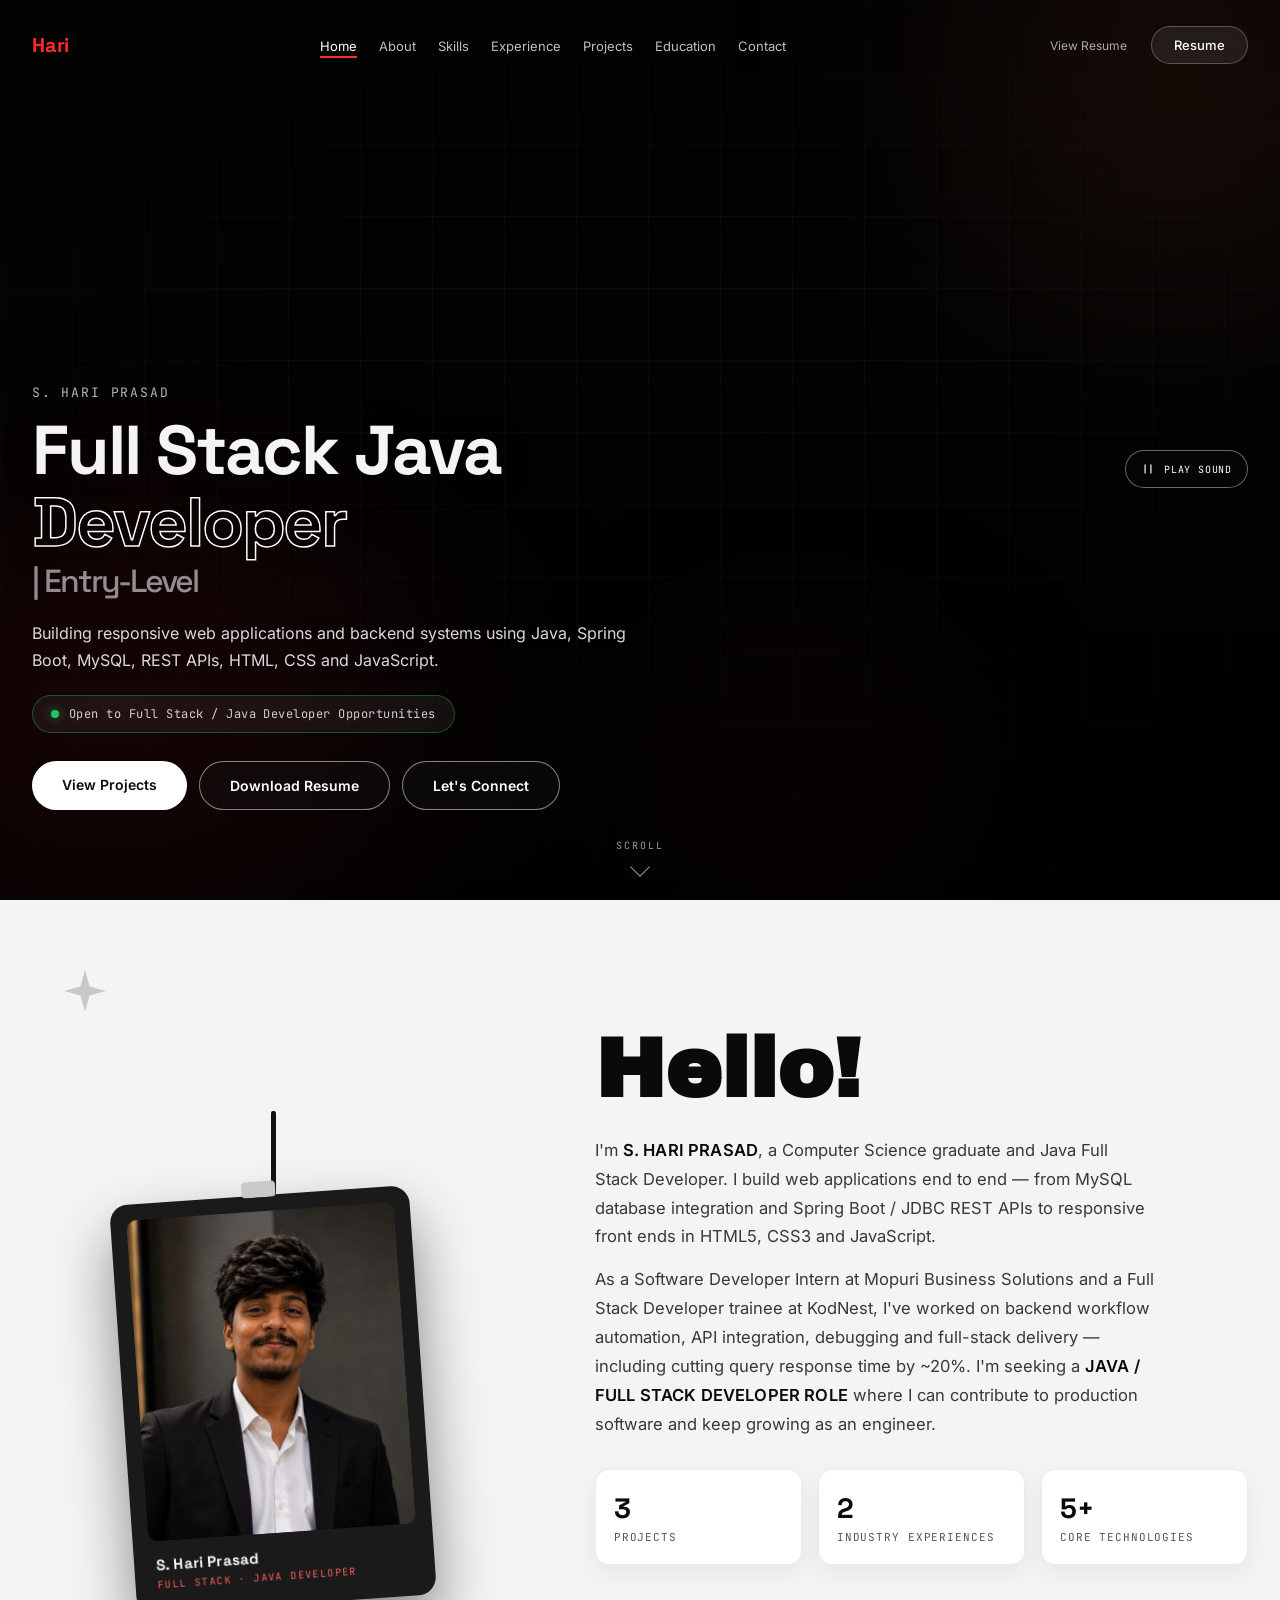
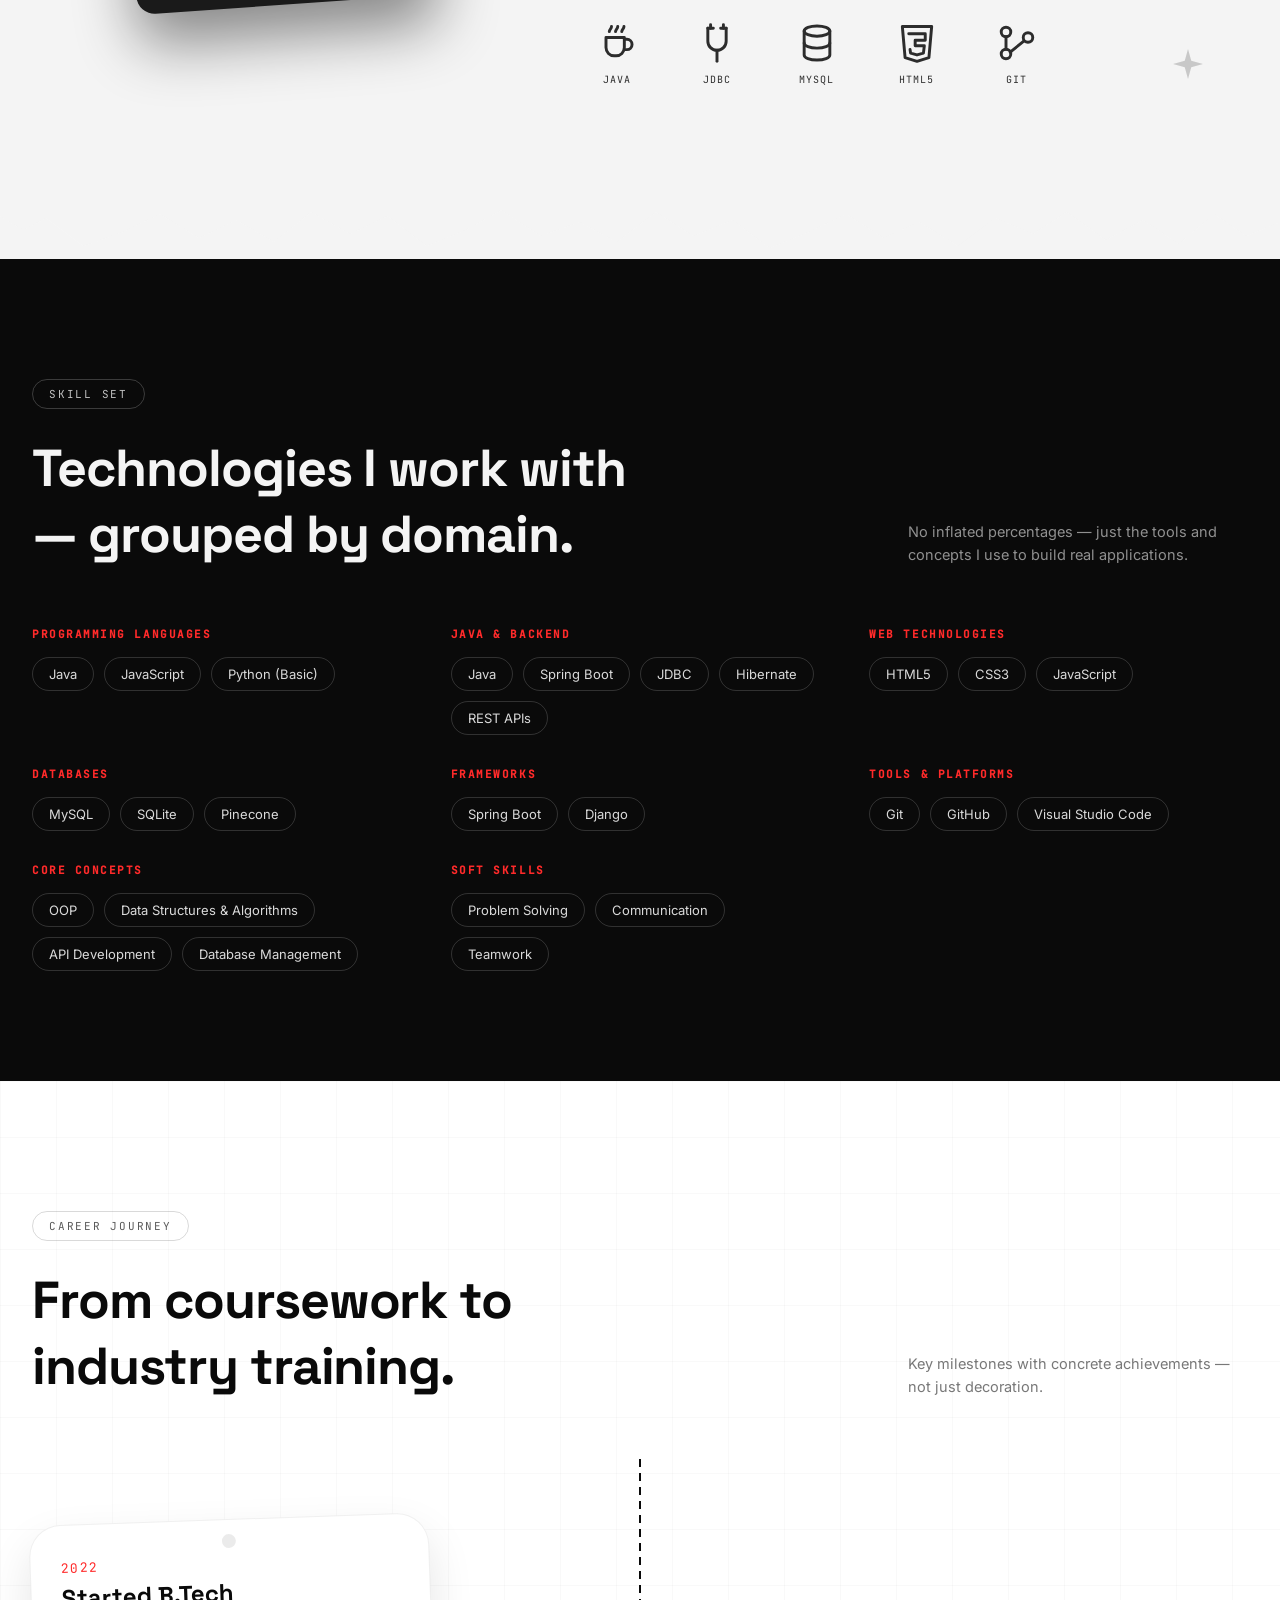
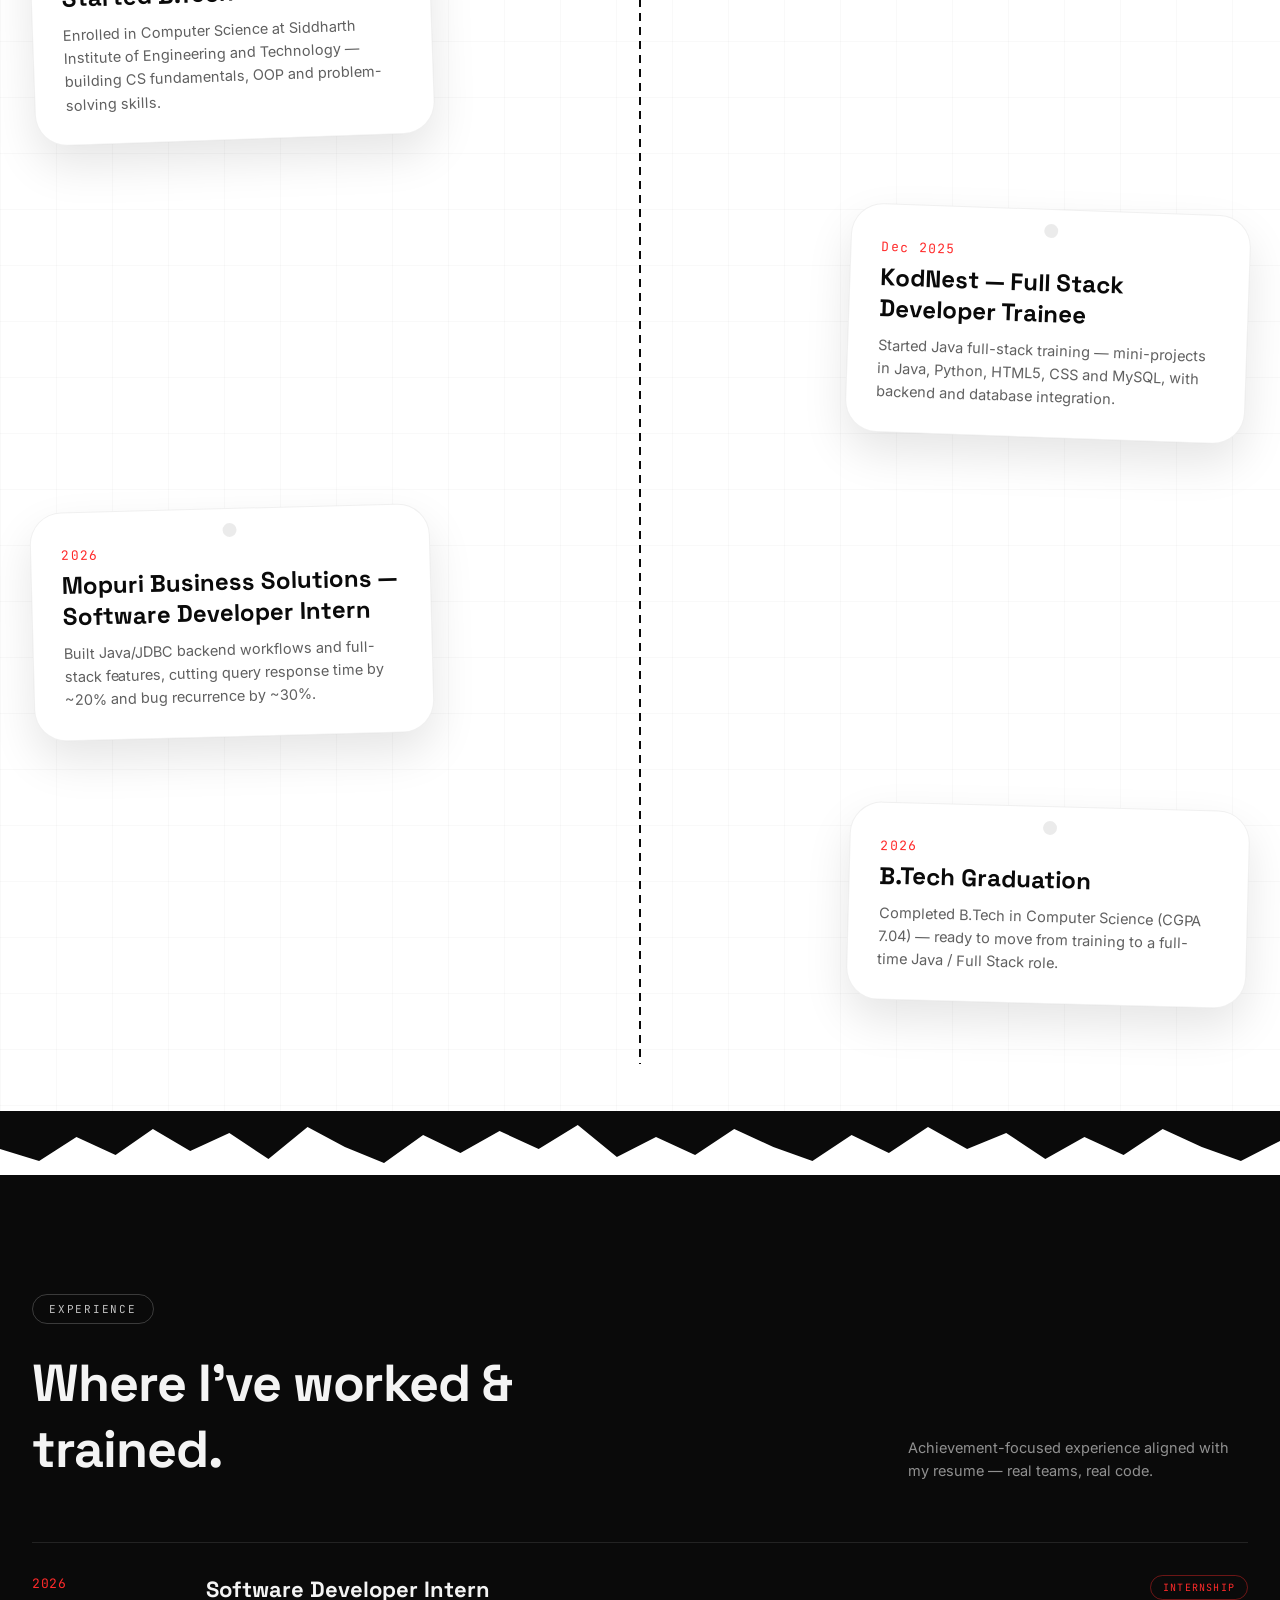
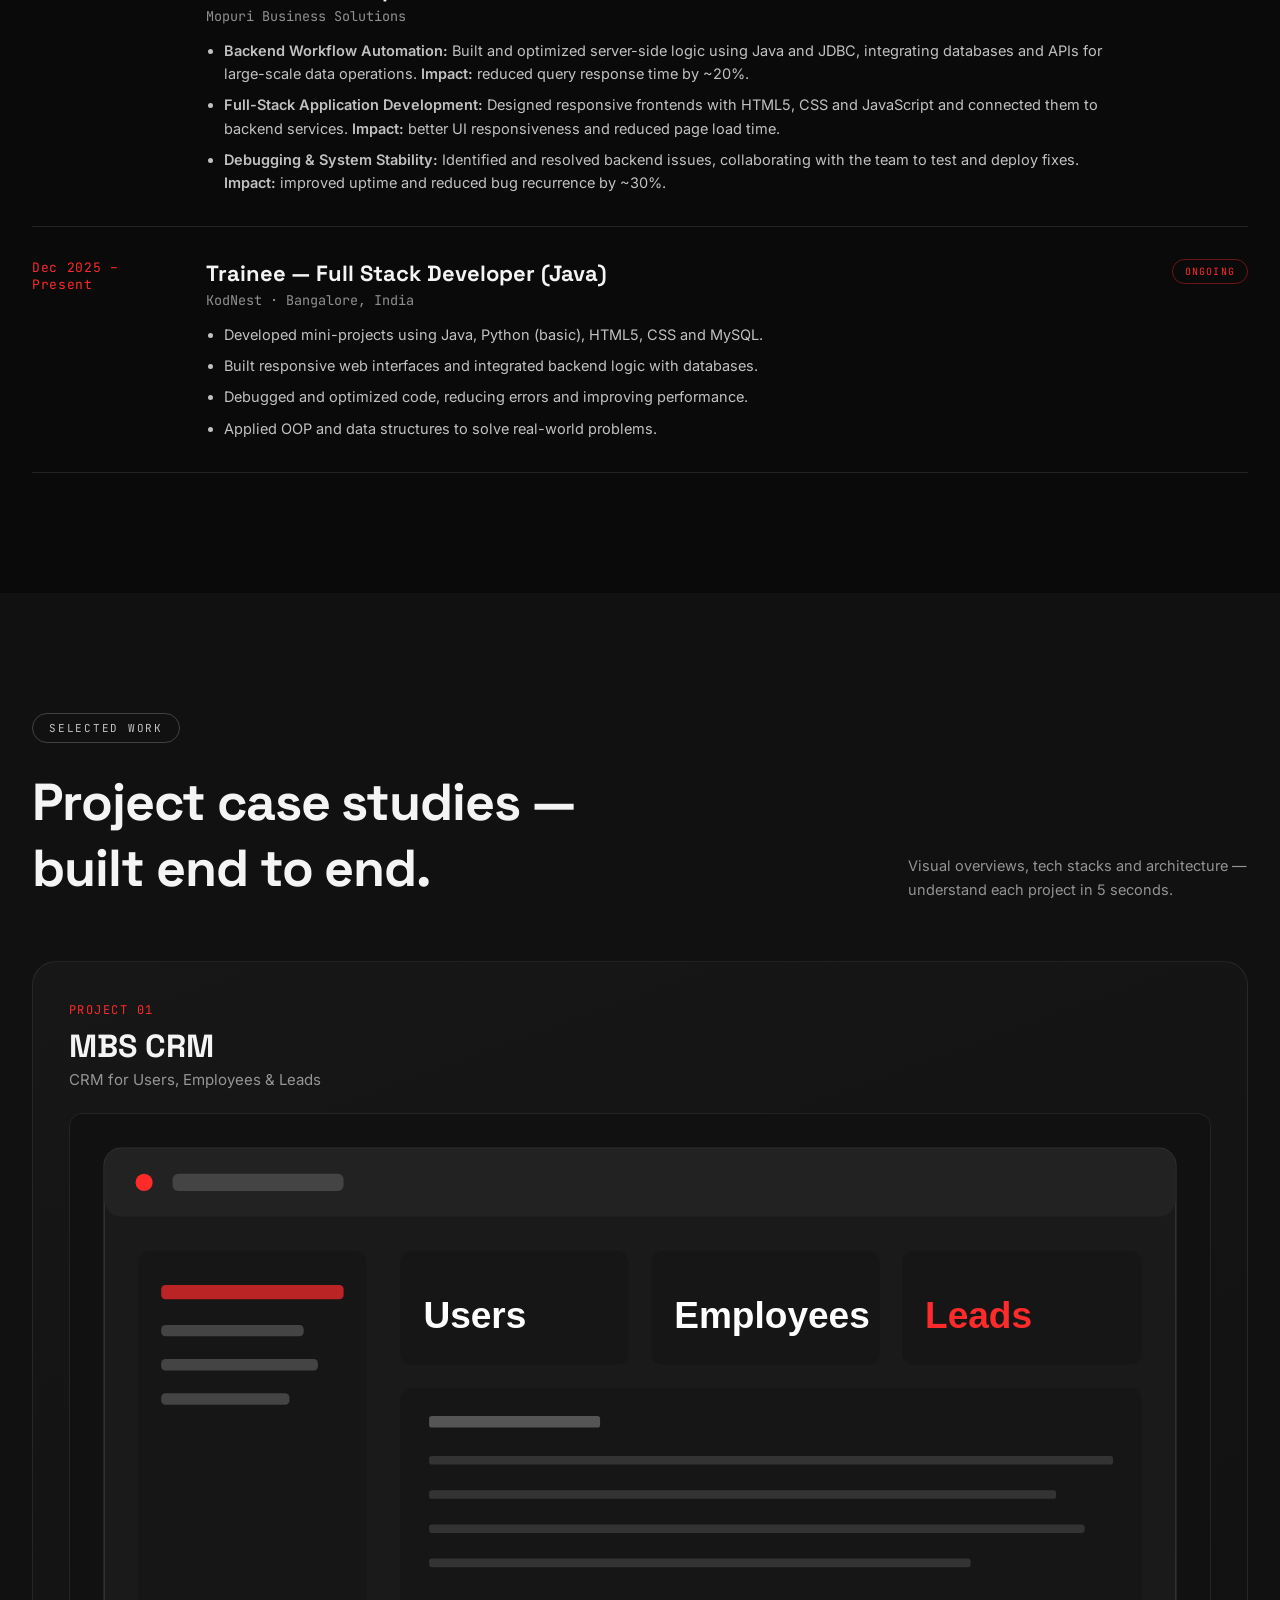
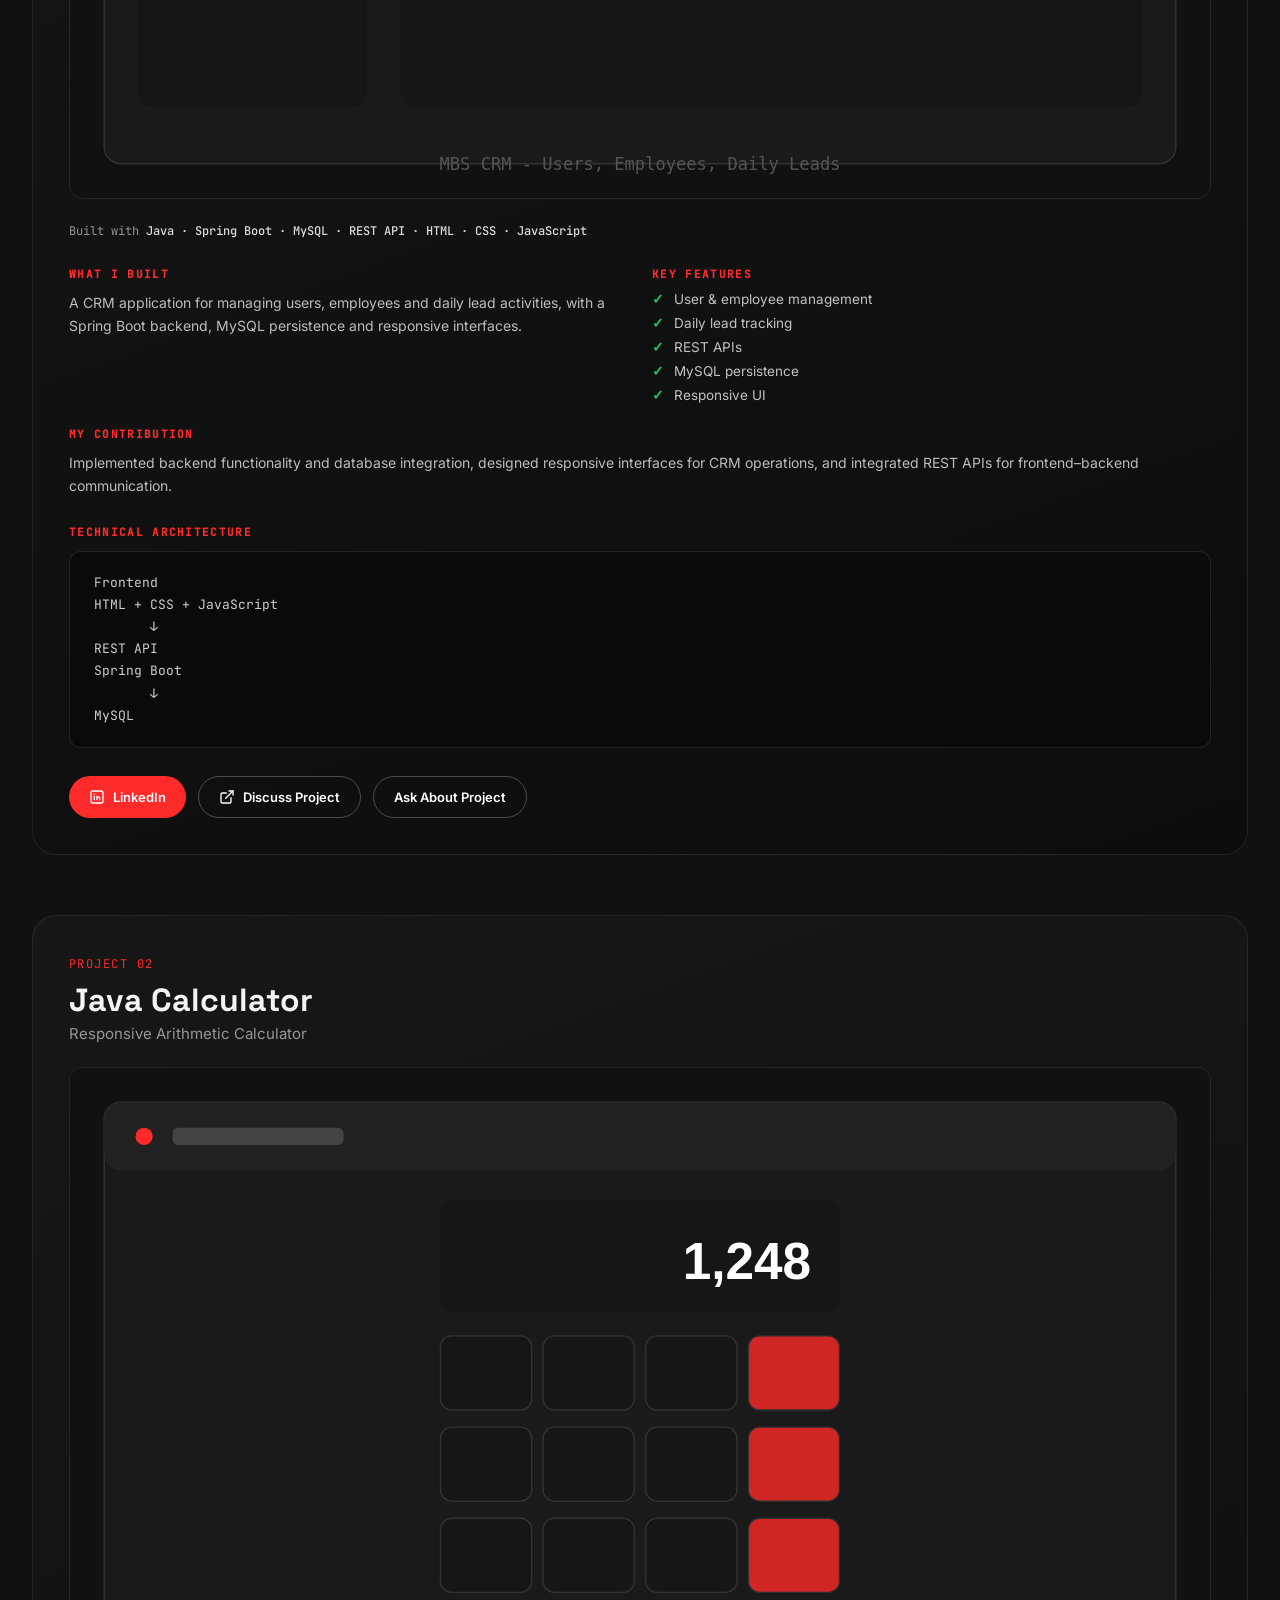
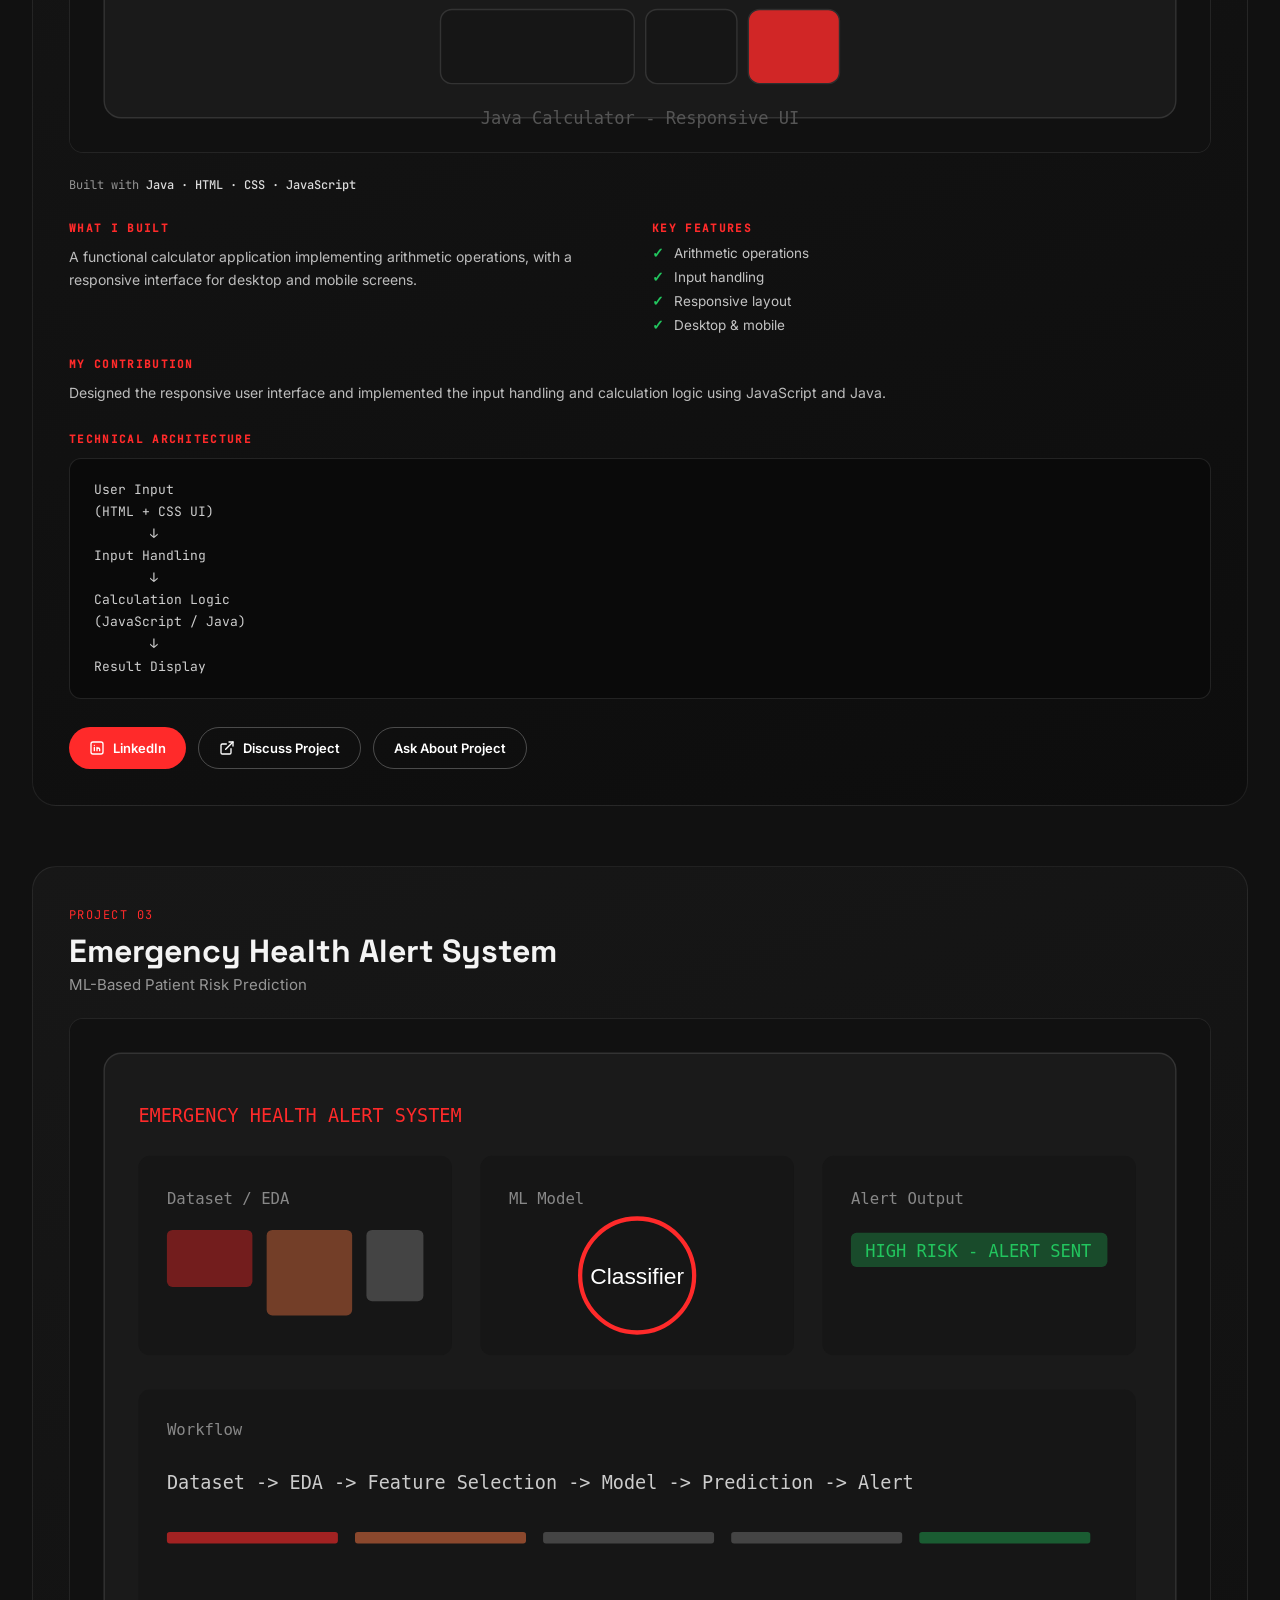
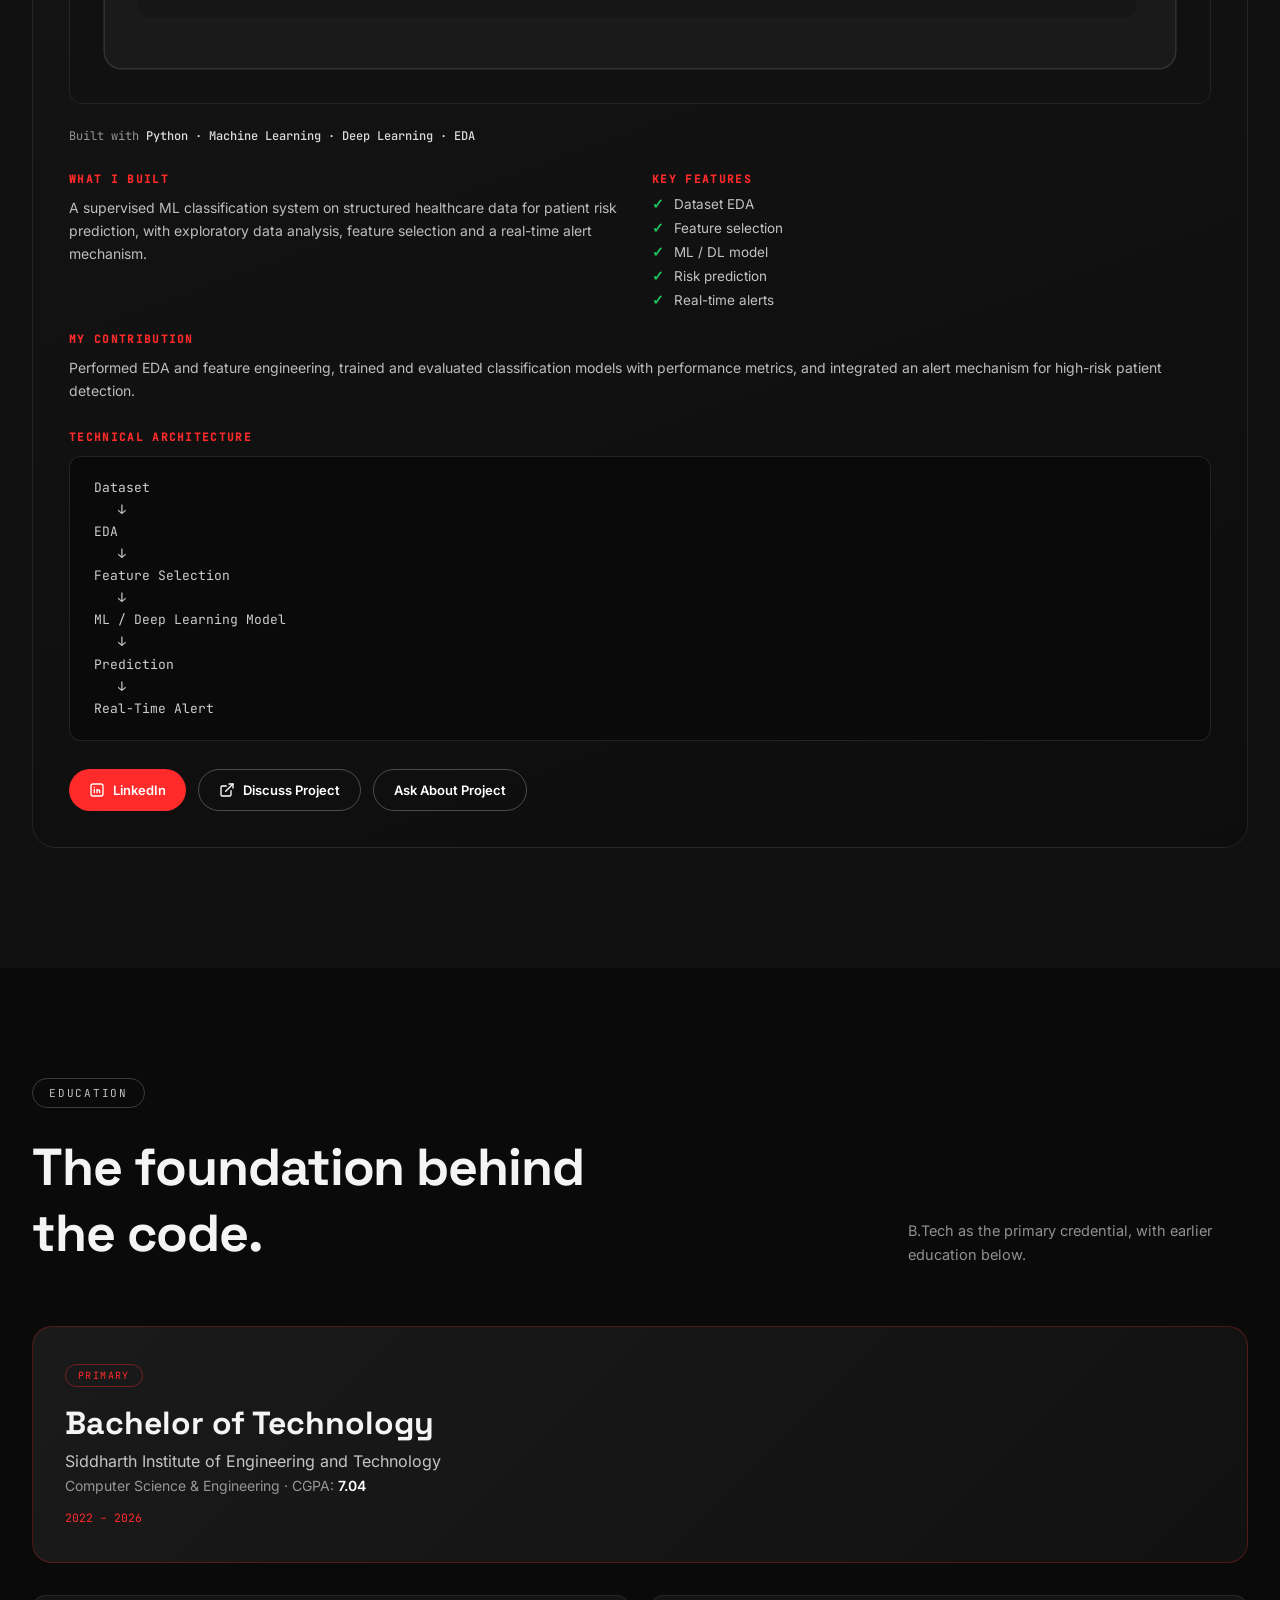
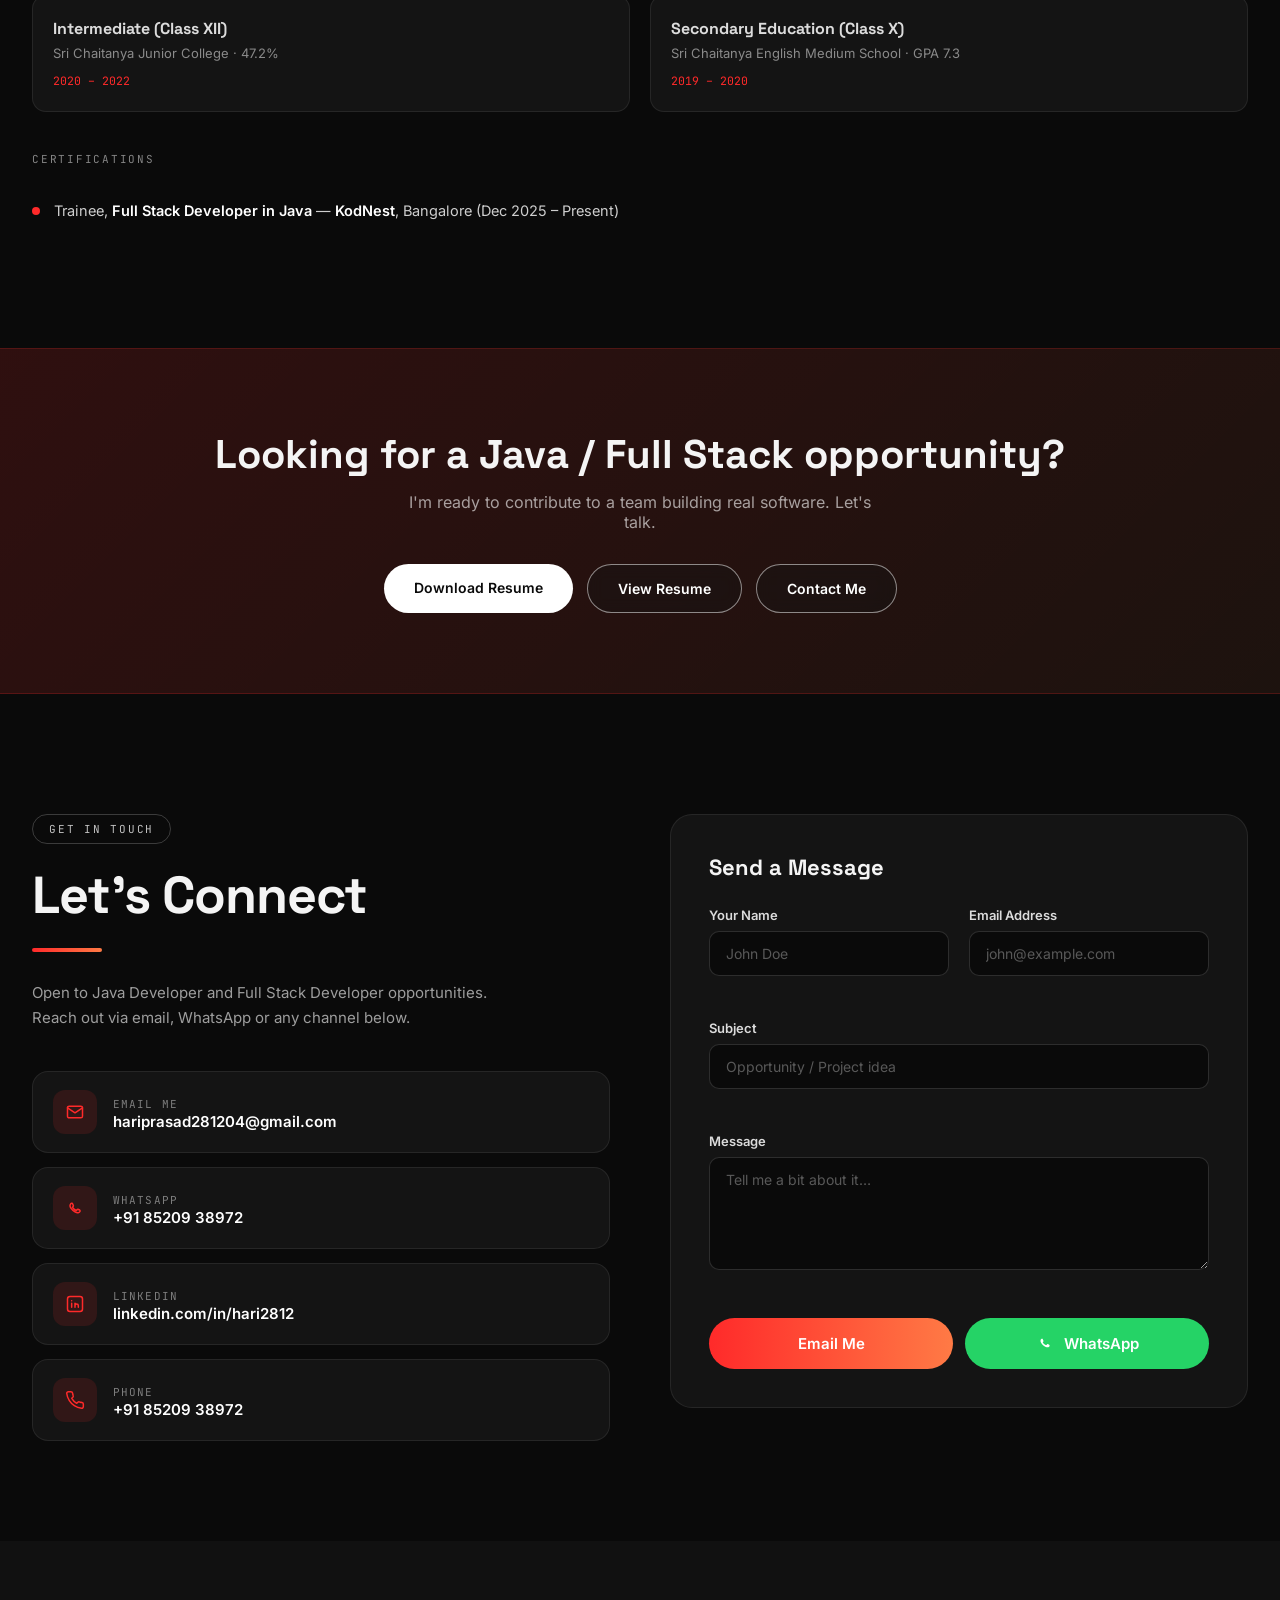
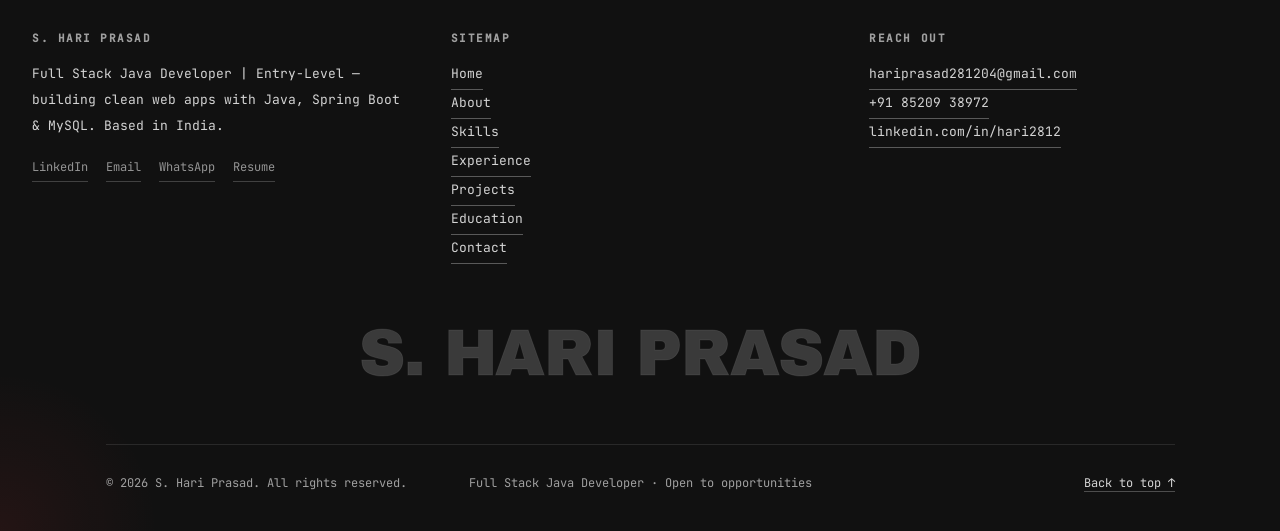
==== index.html @ 758552ef "Move portfolio to repository root" ====
<!DOCTYPE html>
<html lang="en">
<head>
<meta charset="UTF-8">
<meta name="viewport" content="width=device-width, initial-scale=1.0">
<title>S. Hari Prasad — Full Stack Java Developer | Entry-Level</title>
<meta name="description" content="Portfolio of S. Hari Prasad — Full Stack Java Developer. Building responsive web applications and backend systems with Java, Spring Boot, JDBC, MySQL, REST APIs, HTML, CSS and JavaScript. Open to Full Stack / Java Developer opportunities.">
<meta name="keywords" content="Full Stack Java Developer, Java Developer, Spring Boot, Hibernate, JDBC, MySQL, REST APIs, HTML, CSS, JavaScript, portfolio, entry-level developer, Bangalore">
<meta name="author" content="S. Hari Prasad">
<meta name="theme-color" content="#0A0A0A">
<link rel="canonical" href="https://hariprasad.dev/">
<meta property="og:type" content="website">
<meta property="og:title" content="S. Hari Prasad — Full Stack Java Developer">
<meta property="og:description" content="Building responsive web applications and backend systems using Java, Spring Boot, MySQL, REST APIs, HTML, CSS and JavaScript. Open to Full Stack / Java Developer opportunities.">
<meta property="og:image" content="assets/og-image.svg">
<meta property="og:url" content="https://hariprasad.dev/">
<meta name="twitter:card" content="summary_large_image">
<meta name="twitter:title" content="S. Hari Prasad — Full Stack Java Developer">
<meta name="twitter:description" content="Java, SQL, REST APIs, HTML, CSS & JavaScript. Open to Full Stack / Java Developer opportunities.">
<meta name="twitter:image" content="assets/og-image.svg">
<link rel="icon" href="data:image/svg+xml,%3Csvg xmlns='http://www.w3.org/2000/svg' viewBox='0 0 64 64'%3E%3Crect width='64' height='64' rx='14' fill='%23FF2A2A'/%3E%3Ctext x='32' y='45' font-family='Arial Black,Arial' font-size='34' font-weight='900' fill='white' text-anchor='middle'%3EH%3C/text%3E%3C/svg%3E">
<link rel="preload" href="assets/fonts/f17.woff2" as="font" type="font/woff2" crossorigin>
<link rel="stylesheet" href="assets/fonts/fonts.css">
<link rel="stylesheet" href="styles.css">
<script type="application/ld+json">
{
  "@context": "https://schema.org",
  "@type": "Person",
  "name": "S. Hari Prasad",
  "jobTitle": "Full Stack Java Developer",
  "url": "https://hariprasad.dev/",
  "email": "hariprasad281204@gmail.com",
  "telephone": "+918520938972",
  "sameAs": [
    "https://www.linkedin.com/in/hari2812/"
  ],
  "knowsAbout": ["Java", "Spring Boot", "Hibernate", "JDBC", "MySQL", "REST APIs", "HTML", "CSS", "JavaScript", "Git"],
  "alumniOf": {
    "@type": "CollegeOrUniversity",
    "name": "Siddharth Institute of Engineering and Technology"
  }
}
</script>
</head>
<body>

<!-- ================= PRELOADER ================= -->
<div id="preloader" aria-hidden="true">
  <div class="preload-textwrap">
    <span class="preload-ghost">Hari Prasad</span>
    <span class="preload-fill">Hari Prasad</span>
  </div>
</div>

<!-- ================= NAVBAR ================= -->
<header id="navbar">
  <nav class="container nav-inner">
    <a href="#hero" class="nav-logo">Hari</a>
    <ul class="nav-menu">
      <li><a href="#hero" data-nav="hero">Home</a></li>
      <li><a href="#about" data-nav="about">About</a></li>
      <li><a href="#skills" data-nav="skills">Skills</a></li>
      <li><a href="#experience" data-nav="experience">Experience</a></li>
      <li><a href="#projects" data-nav="projects">Projects</a></li>
      <li><a href="#education" data-nav="education">Education</a></li>
      <li><a href="#contact" data-nav="contact">Contact</a></li>
    </ul>
    <div class="nav-actions">
      <a href="assets/Hari_Prasad_Resume.pdf" class="nav-resume-view" target="_blank" rel="noopener">View Resume</a>
      <a href="assets/Hari_Prasad_Resume.pdf" class="hire-btn" download="Hari_Prasad_Resume.pdf">Resume</a>
    </div>
    <button class="nav-burger" id="burgerBtn" aria-label="Open menu" aria-expanded="false">
      <span></span><span></span><span></span>
    </button>
  </nav>
</header>

<div id="mobile-panel" aria-hidden="true">
  <button class="close-btn" id="closeBurger" aria-label="Close menu">&times;</button>
  <ul>
    <li><a href="#hero" data-nav="hero">Home</a></li>
    <li><a href="#about" data-nav="about">About</a></li>
    <li><a href="#skills" data-nav="skills">Skills</a></li>
    <li><a href="#experience" data-nav="experience">Experience</a></li>
    <li><a href="#projects" data-nav="projects">Projects</a></li>
    <li><a href="#education" data-nav="education">Education</a></li>
    <li><a href="#contact" data-nav="contact">Contact</a></li>
    <li><a href="assets/Hari_Prasad_Resume.pdf" target="_blank" rel="noopener">View Resume</a></li>
    <li><a href="assets/Hari_Prasad_Resume.pdf" download="Hari_Prasad_Resume.pdf">Download Resume</a></li>
  </ul>
</div>

<!-- ================= HERO ================= -->
<section id="hero">
  <div class="hero-bg" aria-hidden="true">
    <video class="hero-video" autoplay muted loop playsinline preload="auto" aria-hidden="true">
      <source src="../uploads/combined_video.mp4" type="video/mp4">
    </video>
    <div class="hero-orb orb-1"></div>
    <div class="hero-orb orb-2"></div>
    <div class="hero-orb orb-3"></div>
    <div class="hero-grid-bg"></div>
    <div class="hero-scan"></div>
  </div>
  <div class="hero-overlay"></div>
  <button class="hero-video-toggle" id="hero-video-toggle" type="button" aria-label="Play video with sound" aria-pressed="false">
    <svg class="video-icon video-icon-play" viewBox="0 0 24 24" aria-hidden="true"><path d="m8 5 11 7-11 7Z"/></svg>
    <svg class="video-icon video-icon-pause" viewBox="0 0 24 24" aria-hidden="true"><path d="M7 5v14M17 5v14"/></svg>
    <span>Play video</span>
  </button>

  <div class="hero-content container">
    <p class="hero-name">S. Hari Prasad</p>
    <h1 class="hero-heading">
      <span class="line">Full Stack Java</span>
      <span class="line outline-text">Developer</span>
      <span class="line hero-role-sub">| Entry-Level</span>
    </h1>
    <p class="hero-sub">
      Building responsive web applications and backend systems using Java, Spring Boot,
      MySQL, REST APIs, HTML, CSS and JavaScript.
    </p>
    <div class="hero-status" role="status">
      <span class="status-dot" aria-hidden="true"></span>
      Open to Full Stack / Java Developer Opportunities
    </div>
    <div class="hero-btns">
      <a href="#projects" class="btn-primary magnetic-btn">View Projects</a>
      <a href="assets/Hari_Prasad_Resume.pdf" class="btn-secondary magnetic-btn" download="Hari_Prasad_Resume.pdf">Download Resume</a>
      <a href="#contact" class="btn-secondary magnetic-btn">Let's Connect</a>
    </div>
  </div>

  <div class="scroll-indicator" aria-hidden="true">
    <span>SCROLL</span>
    <div class="scroll-arrow"></div>
  </div>
</section>

<!-- ================= ABOUT ================= -->
<section id="about">
  <svg class="star-deco" style="top:70px; left:5%; width:42px; height:42px;" viewBox="0 0 24 24" fill="currentColor" aria-hidden="true"><path d="M12 0l2.6 9.4L24 12l-9.4 2.6L12 24l-2.6-9.4L0 12l9.4-2.6z"/></svg>
  <svg class="star-deco" style="bottom:180px; right:6%; width:30px; height:30px; animation-delay:1.2s;" viewBox="0 0 24 24" fill="currentColor" aria-hidden="true"><path d="M12 0l2.6 9.4L24 12l-9.4 2.6L12 24l-2.6-9.4L0 12l9.4-2.6z"/></svg>

  <div class="container">
    <div class="about-grid">
      <div class="badge-wrap reveal">
        <div class="lanyard"></div>
        <div class="badge-card tilt-card">
          <div class="badge-clip"></div>
          <div class="badge-photo">
            <img src="assets/profile.jpg" alt="S. Hari Prasad — Full Stack Java Developer" loading="eager" width="268" height="322">
          </div>
          <div class="badge-info">
            <div class="b-name">S. Hari Prasad</div>
            <div class="b-role">Full Stack · Java Developer</div>
          </div>
        </div>
      </div>

      <div class="about-copy reveal">
        <h2>Hello!</h2>
        <p>
          I'm <strong>S. Hari Prasad</strong>, a Computer Science graduate and Java Full Stack
          Developer. I build web applications end to end &mdash; from MySQL database integration and
          Spring Boot / JDBC REST APIs to responsive front ends in HTML5, CSS3 and JavaScript.
        </p>
        <p>
          As a Software Developer Intern at Mopuri Business Solutions and a Full Stack Developer
          trainee at KodNest, I've worked on backend workflow automation, API integration,
          debugging and full-stack delivery &mdash; including cutting query response time by ~20%.
          I'm seeking a <strong>Java / Full Stack Developer role</strong> where I can contribute to
          production software and keep growing as an engineer.
        </p>
        <div class="stat-cards">
          <div class="stat-card">
            <span class="stat-num">3</span>
            <span class="stat-label">Projects</span>
          </div>
          <div class="stat-card">
            <span class="stat-num">2</span>
            <span class="stat-label">Industry Experiences</span>
          </div>
          <div class="stat-card">
            <span class="stat-num">5+</span>
            <span class="stat-label">Core Technologies</span>
          </div>
        </div>
        <div class="tech-row">
          <div class="tlogo">
            <svg viewBox="0 0 24 24" aria-hidden="true"><path d="M6 9h10v5.5A4.5 4.5 0 0 1 11.5 19h-1A4.5 4.5 0 0 1 6 14.5Z"/><path d="M16 10h1.4a2.8 2.8 0 0 1 0 5.6H16"/><path d="M9 3c0 1.2-1.2 1.6-1.2 2.8M12.4 3c0 1.2-1.2 1.6-1.2 2.8M15.8 3c0 1.2-1.2 1.6-1.2 2.8"/></svg>
            <span>JAVA</span>
          </div>
          <div class="tlogo">
            <svg viewBox="0 0 24 24" aria-hidden="true"><path d="M7 4v7a5 5 0 0 0 10 0V4"/><path d="M7 4h3M14 4h3"/><path d="M8.5 2v2M15.5 2v2"/><path d="M12 16v6"/></svg>
            <span>JDBC</span>
          </div>
          <div class="tlogo">
            <svg viewBox="0 0 24 24" aria-hidden="true"><ellipse cx="12" cy="5.5" rx="7" ry="2.8"/><path d="M5 5.5V12c0 1.6 3.1 2.8 7 2.8s7-1.2 7-2.8V5.5"/><path d="M5 12v6.5c0 1.6 3.1 2.8 7 2.8s7-1.2 7-2.8V12"/></svg>
            <span>MYSQL</span>
          </div>
          <div class="tlogo">
            <svg viewBox="0 0 24 24" aria-hidden="true"><path d="M4 3h16l-1.5 17L12 22l-6.5-2Z"/><path d="M7.5 7h9v3.5h-5.5v3H16l-.5 4-3.5 1-3.5-1-.3-2"/></svg>
            <span>HTML5</span>
          </div>
          <div class="tlogo">
            <svg viewBox="0 0 24 24" aria-hidden="true"><circle cx="6" cy="6" r="2.6"/><circle cx="6" cy="18" r="2.6"/><circle cx="18" cy="9" r="2.6"/><path d="M6 8.6v6.8"/><path d="M8.3 17l7.4-6"/></svg>
            <span>GIT</span>
          </div>
        </div>
      </div>
    </div>
  </div>

  <svg class="about-torn" viewBox="0 0 1440 64" preserveAspectRatio="none" aria-hidden="true">
    <path d="M0,0 L1440,0 L1440,26 L1402,40 L1366,18 L1326,48 L1286,24 L1244,44 L1200,16 L1162,38 L1120,22 L1078,50 L1034,26 L994,42 L952,18 L910,36 L866,52 L824,24 L780,40 L738,16 L694,46 L652,26 L608,40 L564,14 L524,34 L480,50 L436,20 L394,38 L350,16 L308,46 L266,24 L224,42 L180,18 L138,36 L94,50 L52,22 L26,34 L0,20 Z"></path>
  </svg>
</section>

<!-- ================= SKILLS ================= -->
<section id="skills">
  <div class="container">
    <div class="reveal">
      <span class="section-eyebrow">Skill set</span>
      <div class="section-head">
        <h2 class="section-title">Technologies I work with — grouped by domain.</h2>
        <p class="section-note">No inflated percentages — just the tools and concepts I use to
          build real applications.</p>
      </div>
    </div>

    <div class="skill-categories">
      <div class="skill-cat reveal">
        <h4>Programming Languages</h4>
        <div class="tag-row">
          <span class="tag">Java</span>
          <span class="tag">JavaScript</span>
          <span class="tag">Python (Basic)</span>
        </div>
      </div>
      <div class="skill-cat reveal">
        <h4>Java &amp; Backend</h4>
        <div class="tag-row">
          <span class="tag">Java</span>
          <span class="tag">Spring Boot</span>
          <span class="tag">JDBC</span>
          <span class="tag">Hibernate</span>
          <span class="tag">REST APIs</span>
        </div>
      </div>
      <div class="skill-cat reveal">
        <h4>Web Technologies</h4>
        <div class="tag-row">
          <span class="tag">HTML5</span>
          <span class="tag">CSS3</span>
          <span class="tag">JavaScript</span>
        </div>
      </div>
      <div class="skill-cat reveal">
        <h4>Databases</h4>
        <div class="tag-row">
          <span class="tag">MySQL</span>
          <span class="tag">SQLite</span>
          <span class="tag">Pinecone</span>
        </div>
      </div>
      <div class="skill-cat reveal">
        <h4>Frameworks</h4>
        <div class="tag-row">
          <span class="tag">Spring Boot</span>
          <span class="tag">Django</span>
        </div>
      </div>
      <div class="skill-cat reveal">
        <h4>Tools &amp; Platforms</h4>
        <div class="tag-row">
          <span class="tag">Git</span>
          <span class="tag">GitHub</span>
          <span class="tag">Visual Studio Code</span>
        </div>
      </div>
      <div class="skill-cat reveal">
        <h4>Core Concepts</h4>
        <div class="tag-row">
          <span class="tag">OOP</span>
          <span class="tag">Data Structures &amp; Algorithms</span>
          <span class="tag">API Development</span>
          <span class="tag">Database Management</span>
        </div>
      </div>
      <div class="skill-cat reveal">
        <h4>Soft Skills</h4>
        <div class="tag-row">
          <span class="tag">Problem Solving</span>
          <span class="tag">Communication</span>
          <span class="tag">Teamwork</span>
        </div>
      </div>
    </div>
  </div>
</section>

<!-- ================= JOURNEY ================= -->
<section id="journey">
  <div class="grid-bg" aria-hidden="true"></div>
  <div class="container">
    <div class="reveal">
      <span class="section-eyebrow">Career journey</span>
      <div class="section-head">
        <h2 class="section-title">From coursework to industry training.</h2>
        <p class="section-note">Key milestones with concrete achievements — not just decoration.</p>
      </div>
    </div>

    <div class="timeline-track">
      <div class="track-line"></div>
      <div class="journey-cards">
        <div class="jcard reveal">
          <div class="jyear">2022</div>
          <h3>Started B.Tech</h3>
          <p>Enrolled in Computer Science at Siddharth Institute of Engineering and Technology &mdash; building CS fundamentals, OOP and problem-solving skills.</p>
        </div>
        <div class="jcard reveal">
          <div class="jyear">Dec 2025</div>
          <h3>KodNest &mdash; Full Stack Developer Trainee</h3>
          <p>Started Java full-stack training &mdash; mini-projects in Java, Python, HTML5, CSS and MySQL, with backend and database integration.</p>
        </div>
        <div class="jcard reveal">
          <div class="jyear">2026</div>
          <h3>Mopuri Business Solutions &mdash; Software Developer Intern</h3>
          <p>Built Java/JDBC backend workflows and full-stack features, cutting query response time by ~20% and bug recurrence by ~30%.</p>
        </div>
        <div class="jcard reveal">
          <div class="jyear">2026</div>
          <h3>B.Tech Graduation</h3>
          <p>Completed B.Tech in Computer Science (CGPA 7.04) &mdash; ready to move from training to a full-time Java / Full Stack role.</p>
        </div>
      </div>
    </div>
  </div>

  <svg class="exp-torn" viewBox="0 0 1440 64" preserveAspectRatio="none" aria-hidden="true" style="position:absolute; bottom:-1px; left:0;">
    <path d="M0,64 L0,38 L44,50 L86,26 L130,44 L172,18 L214,40 L258,22 L302,48 L346,16 L388,36 L432,52 L476,24 L518,42 L562,20 L606,38 L650,14 L694,46 L738,26 L782,44 L826,18 L870,36 L914,50 L958,24 L1000,42 L1044,16 L1088,38 L1132,22 L1176,48 L1220,26 L1264,44 L1308,18 L1352,36 L1396,50 L1440,30 L1440,64 Z"></path>
  </svg>
</section>

<!-- ================= EXPERIENCE ================= -->
<section id="experience">
  <div class="container">
    <div class="reveal">
      <span class="section-eyebrow">Experience</span>
      <div class="section-head">
        <h2 class="section-title">Where I've worked &amp; trained.</h2>
        <p class="section-note">Achievement-focused experience aligned with my resume — real teams, real code.</p>
      </div>
    </div>

    <div class="exp-list">
      <div class="exp-row reveal">
        <div class="exp-year">2026</div>
        <div class="exp-body">
          <h3>Software Developer Intern</h3>
          <div class="exp-org">Mopuri Business Solutions</div>
          <ul>
            <li><strong>Backend Workflow Automation:</strong> Built and optimized server-side logic using Java and JDBC, integrating databases and APIs for large-scale data operations. <strong>Impact:</strong> reduced query response time by ~20%.</li>
            <li><strong>Full-Stack Application Development:</strong> Designed responsive frontends with HTML5, CSS and JavaScript and connected them to backend services. <strong>Impact:</strong> better UI responsiveness and reduced page load time.</li>
            <li><strong>Debugging &amp; System Stability:</strong> Identified and resolved backend issues, collaborating with the team to test and deploy fixes. <strong>Impact:</strong> improved uptime and reduced bug recurrence by ~30%.</li>
          </ul>
        </div>
        <span class="exp-badge">Internship</span>
      </div>

      <div class="exp-row reveal">
        <div class="exp-year">Dec 2025 &ndash; Present</div>
        <div class="exp-body">
          <h3>Trainee &mdash; Full Stack Developer (Java)</h3>
          <div class="exp-org">KodNest &middot; Bangalore, India</div>
          <ul>
            <li>Developed mini-projects using Java, Python (basic), HTML5, CSS and MySQL.</li>
            <li>Built responsive web interfaces and integrated backend logic with databases.</li>
            <li>Debugged and optimized code, reducing errors and improving performance.</li>
            <li>Applied OOP and data structures to solve real-world problems.</li>
          </ul>
        </div>
        <span class="exp-badge">Ongoing</span>
      </div>
    </div>
  </div>
</section>

<!-- ================= PROJECTS ================= -->
<section id="projects">
  <div class="container">
    <div class="reveal">
      <span class="section-eyebrow">Selected work</span>
      <div class="section-head">
        <h2 class="section-title">Project case studies — built end to end.</h2>
        <p class="section-note">Visual overviews, tech stacks and architecture — understand each
          project in 5 seconds.</p>
      </div>
    </div>

    <div class="case-studies">
            <!-- PROJECT 01 -->
      <article class="case-study reveal">
        <div class="case-header">
          <span class="case-num">PROJECT 01</span>
          <h3>MBS CRM</h3>
          <p class="case-subtitle">CRM for Users, Employees &amp; Leads</p>
        </div>
        <div class="case-image-wrap">
          <img src="assets/projects/crm-preview.svg" alt="MBS CRM dashboard showing users, employees and daily lead activity" loading="lazy" width="800" height="480" class="case-image">
        </div>
        <div class="case-built">Built with <strong>Java &middot; Spring Boot &middot; MySQL &middot; REST API &middot; HTML &middot; CSS &middot; JavaScript</strong></div>

        <div class="case-grid">
          <div class="case-block">
            <h4>What I built</h4>
            <p>A CRM application for managing users, employees and daily lead activities, with a Spring Boot backend, MySQL persistence and responsive interfaces.</p>
          </div>
          <div class="case-block">
            <h4>Key features</h4>
            <ul class="feat-checks">
              <li>User &amp; employee management</li>
              <li>Daily lead tracking</li>
              <li>REST APIs</li>
              <li>MySQL persistence</li>
              <li>Responsive UI</li>
            </ul>
          </div>
          <div class="case-block case-full">
            <h4>My contribution</h4>
            <p>Implemented backend functionality and database integration, designed responsive interfaces for CRM operations, and integrated REST APIs for frontend&ndash;backend communication.</p>
          </div>
        </div>

        <div class="arch-diagram">
          <h4>Technical Architecture</h4>
          <pre class="arch-flow" aria-label="MBS CRM architecture diagram"><code>Frontend
HTML + CSS + JavaScript
       ↓
REST API
Spring Boot
       ↓
MySQL</code></pre>
        </div>

        <div class="case-actions">
          <a href="https://www.linkedin.com/in/hari2812/" class="case-btn" target="_blank" rel="noopener">
            <svg viewBox="0 0 24 24" aria-hidden="true"><rect x="3" y="3" width="18" height="18" rx="3"/><path d="M8 11v5M8 8v.01M12 16v-5M12 14c0-1.1.9-2 2-2s2 .9 2 2v2"/></svg>
            LinkedIn
          </a>
          <a href="#contact" class="case-btn case-btn-outline">
            <svg viewBox="0 0 24 24" aria-hidden="true"><path d="M18 13v6a2 2 0 0 1-2 2H5a2 2 0 0 1-2-2V8a2 2 0 0 1 2-2h6"/><path d="M15 3h6v6"/><path d="M10 14 21 3"/></svg>
            Discuss Project
          </a>
          <a href="#contact" class="case-btn case-btn-outline">Ask About Project</a>
        </div>
      </article>

      <!-- PROJECT 02 -->
      <article class="case-study reveal">
        <div class="case-header">
          <span class="case-num">PROJECT 02</span>
          <h3>Java Calculator</h3>
          <p class="case-subtitle">Responsive Arithmetic Calculator</p>
        </div>
        <div class="case-image-wrap">
          <img src="assets/projects/calculator-preview.svg" alt="Java Calculator interface with number keypad and arithmetic operations" loading="lazy" width="800" height="480" class="case-image">
        </div>
        <div class="case-built">Built with <strong>Java &middot; HTML &middot; CSS &middot; JavaScript</strong></div>

        <div class="case-grid">
          <div class="case-block">
            <h4>What I built</h4>
            <p>A functional calculator application implementing arithmetic operations, with a responsive interface for desktop and mobile screens.</p>
          </div>
          <div class="case-block">
            <h4>Key features</h4>
            <ul class="feat-checks">
              <li>Arithmetic operations</li>
              <li>Input handling</li>
              <li>Responsive layout</li>
              <li>Desktop &amp; mobile</li>
            </ul>
          </div>
          <div class="case-block case-full">
            <h4>My contribution</h4>
            <p>Designed the responsive user interface and implemented the input handling and calculation logic using JavaScript and Java.</p>
          </div>
        </div>

        <div class="arch-diagram">
          <h4>Technical Architecture</h4>
          <pre class="arch-flow" aria-label="Java Calculator architecture diagram"><code>User Input
(HTML + CSS UI)
       ↓
Input Handling
       ↓
Calculation Logic
(JavaScript / Java)
       ↓
Result Display</code></pre>
        </div>

        <div class="case-actions">
          <a href="https://www.linkedin.com/in/hari2812/" class="case-btn" target="_blank" rel="noopener">
            <svg viewBox="0 0 24 24" aria-hidden="true"><rect x="3" y="3" width="18" height="18" rx="3"/><path d="M8 11v5M8 8v.01M12 16v-5M12 14c0-1.1.9-2 2-2s2 .9 2 2v2"/></svg>
            LinkedIn
          </a>
          <a href="#contact" class="case-btn case-btn-outline">
            <svg viewBox="0 0 24 24" aria-hidden="true"><path d="M18 13v6a2 2 0 0 1-2 2H5a2 2 0 0 1-2-2V8a2 2 0 0 1 2-2h6"/><path d="M15 3h6v6"/><path d="M10 14 21 3"/></svg>
            Discuss Project
          </a>
          <a href="#contact" class="case-btn case-btn-outline">Ask About Project</a>
        </div>
      </article>

      <!-- PROJECT 03 -->
      <article class="case-study reveal">
        <div class="case-header">
          <span class="case-num">PROJECT 03</span>
          <h3>Emergency Health Alert System</h3>
          <p class="case-subtitle">ML-Based Patient Risk Prediction</p>
        </div>
        <div class="case-image-wrap">
          <img src="assets/projects/health-alert-preview.svg" alt="Emergency Health Alert System showing EDA, model workflow and alert output" loading="lazy" width="800" height="480" class="case-image">
        </div>
        <div class="case-built">Built with <strong>Python · Machine Learning · Deep Learning · EDA</strong></div>

        <div class="case-grid">
          <div class="case-block">
            <h4>What I built</h4>
            <p>A supervised ML classification system on structured healthcare data for patient risk prediction, with exploratory data analysis, feature selection and a real-time alert mechanism.</p>
          </div>
          <div class="case-block">
            <h4>Key features</h4>
            <ul class="feat-checks">
              <li>Dataset EDA</li>
              <li>Feature selection</li>
              <li>ML / DL model</li>
              <li>Risk prediction</li>
              <li>Real-time alerts</li>
            </ul>
          </div>
          <div class="case-block case-full">
            <h4>My contribution</h4>
            <p>Performed EDA and feature engineering, trained and evaluated classification models with performance metrics, and integrated an alert mechanism for high-risk patient detection.</p>
          </div>
        </div>

        <div class="arch-diagram">
          <h4>Technical Architecture</h4>
          <pre class="arch-flow" aria-label="Health Alert System architecture diagram"><code>Dataset
   ↓
EDA
   ↓
Feature Selection
   ↓
ML / Deep Learning Model
   ↓
Prediction
   ↓
Real-Time Alert</code></pre>
        </div>

        <div class="case-actions">
          <a href="https://www.linkedin.com/in/hari2812/" class="case-btn" target="_blank" rel="noopener">
            <svg viewBox="0 0 24 24" aria-hidden="true"><rect x="3" y="3" width="18" height="18" rx="3"/><path d="M8 11v5M8 8v.01M12 16v-5M12 14c0-1.1.9-2 2-2s2 .9 2 2v2"/></svg>
            LinkedIn
          </a>
          <a href="#contact" class="case-btn case-btn-outline">
            <svg viewBox="0 0 24 24" aria-hidden="true"><path d="M18 13v6a2 2 0 0 1-2 2H5a2 2 0 0 1-2-2V8a2 2 0 0 1 2-2h6"/><path d="M15 3h6v6"/><path d="M10 14 21 3"/></svg>
            Discuss Project
          </a>
          <a href="#contact" class="case-btn case-btn-outline">Ask About Project</a>
        </div>
      </article>
    </div>
  </div>
</section>

<!-- ================= EDUCATION ================= -->
<section id="education">
  <div class="container">
    <div class="reveal">
      <span class="section-eyebrow">Education</span>
      <div class="section-head">
        <h2 class="section-title">The foundation behind the code.</h2>
        <p class="section-note">B.Tech as the primary credential, with earlier education below.</p>
      </div>
    </div>

    <div class="edu-layout">
      <div class="edu-primary reveal">
        <div class="edu-primary-badge">Primary</div>
        <h3>Bachelor of Technology</h3>
        <p class="edu-inst">Siddharth Institute of Engineering and Technology</p>
        <p class="edu-detail">Computer Science &amp; Engineering · CGPA: <strong>7.04</strong></p>
        <span class="edu-yr">2022 – 2026</span>
      </div>

      <div class="edu-secondary-grid reveal">
        <div class="edu-secondary">
          <h4>Intermediate (Class XII)</h4>
          <p>Sri Chaitanya Junior College · 47.2%</p>
          <span class="edu-yr">2020 – 2022</span>
        </div>
        <div class="edu-secondary">
          <h4>Secondary Education (Class X)</h4>
          <p>Sri Chaitanya English Medium School · GPA 7.3</p>
          <span class="edu-yr">2019 – 2020</span>
        </div>
      </div>

      <div class="edu-certs reveal">
        <div class="col-label">Certifications</div>
        <div class="cert-item">
          <span class="cert-dot"></span>
          <p>Trainee, <strong>Full Stack Developer in Java</strong> — <strong>KodNest</strong>, Bangalore (Dec 2025 – Present)</p>
        </div>
      </div>
    </div>
  </div>
</section>

<!-- ================= OPEN TO WORK CTA ================= -->
<section id="cta" class="cta-band">
  <div class="container reveal">
    <h2>Looking for a Java / Full Stack opportunity?</h2>
    <p>I'm ready to contribute to a team building real software. Let's talk.</p>
    <div class="cta-btns">
      <a href="assets/Hari_Prasad_Resume.pdf" class="btn-primary magnetic-btn" download="Hari_Prasad_Resume.pdf">Download Resume</a>
      <a href="assets/Hari_Prasad_Resume.pdf" class="btn-secondary magnetic-btn" target="_blank" rel="noopener">View Resume</a>
      <a href="#contact" class="btn-secondary magnetic-btn">Contact Me</a>
    </div>
  </div>
</section>

<!-- ================= CONTACT ================= -->
<section id="contact">
  <div class="container">
    <div class="contact-grid">
      <div class="contact-left reveal">
        <span class="section-eyebrow">Get In Touch</span>
        <h2 class="section-title contact-title">Let's Connect</h2>
        <div class="contact-divider"></div>
        <p class="contact-lead">Open to Java Developer and Full Stack Developer opportunities.
          Reach out via email, WhatsApp or any channel below.</p>

        <div class="contact-channels">
          <a class="contact-info-card" href="mailto:hariprasad281204@gmail.com">
            <span class="cic-icon">
              <svg viewBox="0 0 24 24" aria-hidden="true"><rect x="3" y="5" width="18" height="14" rx="2"/><path d="m3 7 9 6 9-6"/></svg>
            </span>
            <span>
              <span class="cic-label">Email Me</span>
              <span class="cic-value">hariprasad281204@gmail.com</span>
            </span>
          </a>
          <a class="contact-info-card" href="https://wa.me/918520938972" target="_blank" rel="noopener">
            <span class="cic-icon">
              <svg viewBox="0 0 24 24" aria-hidden="true"><path d="M17.5 14.4c-.3-.15-1.76-.87-2.03-.97-.27-.1-.47-.15-.67.15-.2.3-.77.97-.94 1.17-.17.2-.35.22-.65.07-.3-.15-1.26-.46-2.4-1.48-.89-.79-1.49-1.77-1.66-2.07-.17-.3-.02-.46.13-.61.13-.13.3-.35.45-.52.15-.17.2-.3.3-.5.1-.2.05-.37-.02-.52-.07-.15-.67-1.62-.92-2.22-.24-.58-.49-.5-.67-.51h-.57c-.2 0-.52.07-.8.37-.27.3-1.04 1.02-1.04 2.5 0 1.47 1.07 2.9 1.22 3.1.15.2 2.11 3.22 5.1 4.51.71.31 1.27.49 1.7.63.72.23 1.37.2 1.88.12.57-.09 1.76-.72 2.01-1.42.25-.7.25-1.3.17-1.42-.07-.12-.27-.2-.57-.35Z"/></svg>
            </span>
            <span>
              <span class="cic-label">WhatsApp</span>
              <span class="cic-value">+91 85209 38972</span>
            </span>
          </a>
          <a class="contact-info-card" href="https://www.linkedin.com/in/hari2812/" target="_blank" rel="noopener">
            <span class="cic-icon">
              <svg viewBox="0 0 24 24" aria-hidden="true"><rect x="3" y="3" width="18" height="18" rx="3"/><path d="M8 11v5M8 8v.01M12 16v-5M12 14c0-1.1.9-2 2-2s2 .9 2 2v2"/></svg>
            </span>
            <span>
              <span class="cic-label">LinkedIn</span>
              <span class="cic-value">linkedin.com/in/hari2812</span>
            </span>
          </a>
          <a class="contact-info-card" href="tel:+918520938972">
            <span class="cic-icon">
              <svg viewBox="0 0 24 24" aria-hidden="true"><path d="M22 16.9v3a2 2 0 0 1-2.2 2 19.8 19.8 0 0 1-8.6-3.1 19.5 19.5 0 0 1-6-6A19.8 19.8 0 0 1 2.1 4.2 2 2 0 0 1 4.1 2h3a2 2 0 0 1 2 1.7c.1 1 .4 2 .7 2.9a2 2 0 0 1-.4 2.1L8.1 10a16 16 0 0 0 6 6l1.3-1.3a2 2 0 0 1 2.1-.4c.9.3 1.9.6 2.9.7a2 2 0 0 1 1.6 2Z"/></svg>
            </span>
            <span>
              <span class="cic-label">Phone</span>
              <span class="cic-value">+91 85209 38972</span>
            </span>
          </a>
        </div>
      </div>

      <div class="contact-form-card reveal">
        <h3>Send a Message</h3>
        <form id="contact-form" novalidate>
          <input type="text" name="_honey" class="hp-field" tabindex="-1" autocomplete="off" aria-hidden="true">
          <input type="hidden" name="_subject" value="Portfolio Contact — S. Hari Prasad">
          <input type="hidden" name="_captcha" value="false">
          <div class="cf-row">
            <div class="cf-field">
              <label for="cf-name">Your Name</label>
              <input id="cf-name" name="name" type="text" placeholder="John Doe" required autocomplete="name" aria-describedby="err-name">
              <span class="cf-error" id="err-name" role="alert"></span>
            </div>
            <div class="cf-field">
              <label for="cf-email">Email Address</label>
              <input id="cf-email" name="email" type="email" placeholder="john@example.com" required autocomplete="email" aria-describedby="err-email">
              <span class="cf-error" id="err-email" role="alert"></span>
            </div>
          </div>
          <div class="cf-field">
            <label for="cf-subject">Subject</label>
            <input id="cf-subject" name="subject" type="text" placeholder="Opportunity / Project idea" required aria-describedby="err-subject">
            <span class="cf-error" id="err-subject" role="alert"></span>
          </div>
          <div class="cf-field">
            <label for="cf-message">Message</label>
            <textarea id="cf-message" name="message" rows="5" placeholder="Tell me a bit about it…" required aria-describedby="err-message"></textarea>
            <span class="cf-error" id="err-message" role="alert"></span>
          </div>
          <div class="form-status" id="form-status" role="status" aria-live="polite"></div>
          <div class="cf-actions">
            <button type="submit" class="cf-submit" id="cf-submit-btn">
              <span class="cf-btn-text">Email Me</span>
              <span class="cf-spinner" aria-hidden="true"></span>
            </button>
            <button type="button" class="cf-whatsapp" id="cf-whatsapp-btn" aria-label="Send message via WhatsApp">
              <svg viewBox="0 0 24 24" aria-hidden="true"><path d="M17.5 14.4c-.3-.15-1.76-.87-2.03-.97-.27-.1-.47-.15-.67.15-.2.3-.77.97-.94 1.17-.17.2-.35.22-.65.07-.3-.15-1.26-.46-2.4-1.48-.89-.79-1.49-1.77-1.66-2.07-.17-.3-.02-.46.13-.61.13-.13.3-.35.45-.52.15-.17.2-.3.3-.5.1-.2.05-.37-.02-.52-.07-.15-.67-1.62-.92-2.22-.24-.58-.49-.5-.67-.51h-.57c-.2 0-.52.07-.8.37-.27.3-1.04 1.02-1.04 2.5 0 1.47 1.07 2.9 1.22 3.1.15.2 2.11 3.22 5.1 4.51.71.31 1.27.49 1.7.63.72.23 1.37.2 1.88.12.57-.09 1.76-.72 2.01-1.42.25-.7.25-1.3.17-1.42-.07-.12-.27-.2-.57-.35Z"/></svg>
              WhatsApp
            </button>
          </div>
        </form>
      </div>
    </div>
  </div>
</section>

<!-- ================= FOOTER ================= -->
<footer id="footer">
  <div class="container">
    <div class="footer-top">
      <div class="footer-col">
        <h5>S. Hari Prasad</h5>
        <p>Full Stack Java Developer | Entry-Level — building clean web apps with Java, Spring Boot
          &amp; MySQL. Based in India.</p>
        <div class="footer-social">
          <a href="https://www.linkedin.com/in/hari2812/" target="_blank" rel="noopener" aria-label="LinkedIn">LinkedIn</a>
          <a href="mailto:hariprasad281204@gmail.com" aria-label="Email">Email</a>
          <a href="https://wa.me/918520938972" target="_blank" rel="noopener" aria-label="WhatsApp">WhatsApp</a>
          <a href="assets/Hari_Prasad_Resume.pdf" download="Hari_Prasad_Resume.pdf" aria-label="Download Resume">Resume</a>
        </div>
      </div>
      <div class="footer-col">
        <h5>Sitemap</h5>
        <a href="#hero" class="underline-link">Home</a>
        <a href="#about" class="underline-link">About</a>
        <a href="#skills" class="underline-link">Skills</a>
        <a href="#experience" class="underline-link">Experience</a>
        <a href="#projects" class="underline-link">Projects</a>
        <a href="#education" class="underline-link">Education</a>
        <a href="#contact" class="underline-link">Contact</a>
      </div>
      <div class="footer-col">
        <h5>Reach out</h5>
        <a href="mailto:hariprasad281204@gmail.com" class="underline-link">hariprasad281204@gmail.com</a>
        <a href="tel:+918520938972" class="underline-link">+91 85209 38972</a>
        <a href="https://www.linkedin.com/in/hari2812/" target="_blank" rel="noopener" class="underline-link">linkedin.com/in/hari2812</a>
      </div>
    </div>
  </div>

  <div class="footer-hero-text" aria-hidden="true">S. HARI PRASAD</div>

  <div class="container">
    <div class="footer-bottom">
      <div>© <span id="year">2026</span> S. Hari Prasad. All rights reserved.</div>
      <div class="fcenter">Full Stack Java Developer · Open to opportunities</div>
      <div class="fright"><a href="#hero">Back to top ↑</a></div>
    </div>
  </div>
</footer>

<script src="script.js"></script>
</body>
</html>
---- assets/fonts/fonts.css ----
/* latin-ext */
@font-face {
  font-family: 'Archivo Black';
  font-style: normal;
  font-weight: 400;
  font-display: swap;
  src: url(f00.woff2) format('woff2');
  unicode-range: U+0100-02BA, U+02BD-02C5, U+02C7-02CC, U+02CE-02D7, U+02DD-02FF, U+0304, U+0308, U+0329, U+1D00-1DBF, U+1E00-1E9F, U+1EF2-1EFF, U+2020, U+20A0-20AB, U+20AD-20C0, U+2113, U+2C60-2C7F, U+A720-A7FF;
}
/* latin */
@font-face {
  font-family: 'Archivo Black';
  font-style: normal;
  font-weight: 400;
  font-display: swap;
  src: url(f01.woff2) format('woff2');
  unicode-range: U+0000-00FF, U+0131, U+0152-0153, U+02BB-02BC, U+02C6, U+02DA, U+02DC, U+0304, U+0308, U+0329, U+2000-206F, U+20AC, U+2122, U+2191, U+2193, U+2212, U+2215, U+FEFF, U+FFFD;
}
/* cyrillic-ext */
@font-face {
  font-family: 'Inter';
  font-style: normal;
  font-weight: 400;
  font-display: swap;
  src: url(f06.woff2) format('woff2');
  unicode-range: U+0460-052F, U+1C80-1C8A, U+20B4, U+2DE0-2DFF, U+A640-A69F, U+FE2E-FE2F;
}
/* cyrillic */
@font-face {
  font-family: 'Inter';
  font-style: normal;
  font-weight: 400;
  font-display: swap;
  src: url(f02.woff2) format('woff2');
  unicode-range: U+0301, U+0400-045F, U+0490-0491, U+04B0-04B1, U+2116;
}
/* greek-ext */
@font-face {
  font-family: 'Inter';
  font-style: normal;
  font-weight: 400;
  font-display: swap;
  src: url(f07.woff2) format('woff2');
  unicode-range: U+1F00-1FFF;
}
/* greek */
@font-face {
  font-family: 'Inter';
  font-style: normal;
  font-weight: 400;
  font-display: swap;
  src: url(f04.woff2) format('woff2');
  unicode-range: U+0370-0377, U+037A-037F, U+0384-038A, U+038C, U+038E-03A1, U+03A3-03FF;
}
/* vietnamese */
@font-face {
  font-family: 'Inter';
  font-style: normal;
  font-weight: 400;
  font-display: swap;
  src: url(f08.woff2) format('woff2');
  unicode-range: U+0102-0103, U+0110-0111, U+0128-0129, U+0168-0169, U+01A0-01A1, U+01AF-01B0, U+0300-0301, U+0303-0304, U+0308-0309, U+0323, U+0329, U+1EA0-1EF9, U+20AB;
}
/* latin-ext */
@font-face {
  font-family: 'Inter';
  font-style: normal;
  font-weight: 400;
  font-display: swap;
  src: url(f05.woff2) format('woff2');
  unicode-range: U+0100-02BA, U+02BD-02C5, U+02C7-02CC, U+02CE-02D7, U+02DD-02FF, U+0304, U+0308, U+0329, U+1D00-1DBF, U+1E00-1E9F, U+1EF2-1EFF, U+2020, U+20A0-20AB, U+20AD-20C0, U+2113, U+2C60-2C7F, U+A720-A7FF;
}
/* latin */
@font-face {
  font-family: 'Inter';
  font-style: normal;
  font-weight: 400;
  font-display: swap;
  src: url(f03.woff2) format('woff2');
  unicode-range: U+0000-00FF, U+0131, U+0152-0153, U+02BB-02BC, U+02C6, U+02DA, U+02DC, U+0304, U+0308, U+0329, U+2000-206F, U+20AC, U+2122, U+2191, U+2193, U+2212, U+2215, U+FEFF, U+FFFD;
}
/* cyrillic-ext */
@font-face {
  font-family: 'Inter';
  font-style: normal;
  font-weight: 500;
  font-display: swap;
  src: url(f06.woff2) format('woff2');
  unicode-range: U+0460-052F, U+1C80-1C8A, U+20B4, U+2DE0-2DFF, U+A640-A69F, U+FE2E-FE2F;
}
/* cyrillic */
@font-face {
  font-family: 'Inter';
  font-style: normal;
  font-weight: 500;
  font-display: swap;
  src: url(f02.woff2) format('woff2');
  unicode-range: U+0301, U+0400-045F, U+0490-0491, U+04B0-04B1, U+2116;
}
/* greek-ext */
@font-face {
  font-family: 'Inter';
  font-style: normal;
  font-weight: 500;
  font-display: swap;
  src: url(f07.woff2) format('woff2');
  unicode-range: U+1F00-1FFF;
}
/* greek */
@font-face {
  font-family: 'Inter';
  font-style: normal;
  font-weight: 500;
  font-display: swap;
  src: url(f04.woff2) format('woff2');
  unicode-range: U+0370-0377, U+037A-037F, U+0384-038A, U+038C, U+038E-03A1, U+03A3-03FF;
}
/* vietnamese */
@font-face {
  font-family: 'Inter';
  font-style: normal;
  font-weight: 500;
  font-display: swap;
  src: url(f08.woff2) format('woff2');
  unicode-range: U+0102-0103, U+0110-0111, U+0128-0129, U+0168-0169, U+01A0-01A1, U+01AF-01B0, U+0300-0301, U+0303-0304, U+0308-0309, U+0323, U+0329, U+1EA0-1EF9, U+20AB;
}
/* latin-ext */
@font-face {
  font-family: 'Inter';
  font-style: normal;
  font-weight: 500;
  font-display: swap;
  src: url(f05.woff2) format('woff2');
  unicode-range: U+0100-02BA, U+02BD-02C5, U+02C7-02CC, U+02CE-02D7, U+02DD-02FF, U+0304, U+0308, U+0329, U+1D00-1DBF, U+1E00-1E9F, U+1EF2-1EFF, U+2020, U+20A0-20AB, U+20AD-20C0, U+2113, U+2C60-2C7F, U+A720-A7FF;
}
/* latin */
@font-face {
  font-family: 'Inter';
  font-style: normal;
  font-weight: 500;
  font-display: swap;
  src: url(f03.woff2) format('woff2');
  unicode-range: U+0000-00FF, U+0131, U+0152-0153, U+02BB-02BC, U+02C6, U+02DA, U+02DC, U+0304, U+0308, U+0329, U+2000-206F, U+20AC, U+2122, U+2191, U+2193, U+2212, U+2215, U+FEFF, U+FFFD;
}
/* cyrillic-ext */
@font-face {
  font-family: 'Inter';
  font-style: normal;
  font-weight: 600;
  font-display: swap;
  src: url(f06.woff2) format('woff2');
  unicode-range: U+0460-052F, U+1C80-1C8A, U+20B4, U+2DE0-2DFF, U+A640-A69F, U+FE2E-FE2F;
}
/* cyrillic */
@font-face {
  font-family: 'Inter';
  font-style: normal;
  font-weight: 600;
  font-display: swap;
  src: url(f02.woff2) format('woff2');
  unicode-range: U+0301, U+0400-045F, U+0490-0491, U+04B0-04B1, U+2116;
}
/* greek-ext */
@font-face {
  font-family: 'Inter';
  font-style: normal;
  font-weight: 600;
  font-display: swap;
  src: url(f07.woff2) format('woff2');
  unicode-range: U+1F00-1FFF;
}
/* greek */
@font-face {
  font-family: 'Inter';
  font-style: normal;
  font-weight: 600;
  font-display: swap;
  src: url(f04.woff2) format('woff2');
  unicode-range: U+0370-0377, U+037A-037F, U+0384-038A, U+038C, U+038E-03A1, U+03A3-03FF;
}
/* vietnamese */
@font-face {
  font-family: 'Inter';
  font-style: normal;
  font-weight: 600;
  font-display: swap;
  src: url(f08.woff2) format('woff2');
  unicode-range: U+0102-0103, U+0110-0111, U+0128-0129, U+0168-0169, U+01A0-01A1, U+01AF-01B0, U+0300-0301, U+0303-0304, U+0308-0309, U+0323, U+0329, U+1EA0-1EF9, U+20AB;
}
/* latin-ext */
@font-face {
  font-family: 'Inter';
  font-style: normal;
  font-weight: 600;
  font-display: swap;
  src: url(f05.woff2) format('woff2');
  unicode-range: U+0100-02BA, U+02BD-02C5, U+02C7-02CC, U+02CE-02D7, U+02DD-02FF, U+0304, U+0308, U+0329, U+1D00-1DBF, U+1E00-1E9F, U+1EF2-1EFF, U+2020, U+20A0-20AB, U+20AD-20C0, U+2113, U+2C60-2C7F, U+A720-A7FF;
}
/* latin */
@font-face {
  font-family: 'Inter';
  font-style: normal;
  font-weight: 600;
  font-display: swap;
  src: url(f03.woff2) format('woff2');
  unicode-range: U+0000-00FF, U+0131, U+0152-0153, U+02BB-02BC, U+02C6, U+02DA, U+02DC, U+0304, U+0308, U+0329, U+2000-206F, U+20AC, U+2122, U+2191, U+2193, U+2212, U+2215, U+FEFF, U+FFFD;
}
/* cyrillic-ext */
@font-face {
  font-family: 'JetBrains Mono';
  font-style: normal;
  font-weight: 400;
  font-display: swap;
  src: url(f09.woff2) format('woff2');
  unicode-range: U+0460-052F, U+1C80-1C8A, U+20B4, U+2DE0-2DFF, U+A640-A69F, U+FE2E-FE2F;
}
/* cyrillic */
@font-face {
  font-family: 'JetBrains Mono';
  font-style: normal;
  font-weight: 400;
  font-display: swap;
  src: url(f13.woff2) format('woff2');
  unicode-range: U+0301, U+0400-045F, U+0490-0491, U+04B0-04B1, U+2116;
}
/* greek */
@font-face {
  font-family: 'JetBrains Mono';
  font-style: normal;
  font-weight: 400;
  font-display: swap;
  src: url(f12.woff2) format('woff2');
  unicode-range: U+0370-0377, U+037A-037F, U+0384-038A, U+038C, U+038E-03A1, U+03A3-03FF;
}
/* vietnamese */
@font-face {
  font-family: 'JetBrains Mono';
  font-style: normal;
  font-weight: 400;
  font-display: swap;
  src: url(f14.woff2) format('woff2');
  unicode-range: U+0102-0103, U+0110-0111, U+0128-0129, U+0168-0169, U+01A0-01A1, U+01AF-01B0, U+0300-0301, U+0303-0304, U+0308-0309, U+0323, U+0329, U+1EA0-1EF9, U+20AB;
}
/* latin-ext */
@font-face {
  font-family: 'JetBrains Mono';
  font-style: normal;
  font-weight: 400;
  font-display: swap;
  src: url(f10.woff2) format('woff2');
  unicode-range: U+0100-02BA, U+02BD-02C5, U+02C7-02CC, U+02CE-02D7, U+02DD-02FF, U+0304, U+0308, U+0329, U+1D00-1DBF, U+1E00-1E9F, U+1EF2-1EFF, U+2020, U+20A0-20AB, U+20AD-20C0, U+2113, U+2C60-2C7F, U+A720-A7FF;
}
/* latin */
@font-face {
  font-family: 'JetBrains Mono';
  font-style: normal;
  font-weight: 400;
  font-display: swap;
  src: url(f11.woff2) format('woff2');
  unicode-range: U+0000-00FF, U+0131, U+0152-0153, U+02BB-02BC, U+02C6, U+02DA, U+02DC, U+0304, U+0308, U+0329, U+2000-206F, U+20AC, U+2122, U+2191, U+2193, U+2212, U+2215, U+FEFF, U+FFFD;
}
/* cyrillic-ext */
@font-face {
  font-family: 'JetBrains Mono';
  font-style: normal;
  font-weight: 500;
  font-display: swap;
  src: url(f09.woff2) format('woff2');
  unicode-range: U+0460-052F, U+1C80-1C8A, U+20B4, U+2DE0-2DFF, U+A640-A69F, U+FE2E-FE2F;
}
/* cyrillic */
@font-face {
  font-family: 'JetBrains Mono';
  font-style: normal;
  font-weight: 500;
  font-display: swap;
  src: url(f13.woff2) format('woff2');
  unicode-range: U+0301, U+0400-045F, U+0490-0491, U+04B0-04B1, U+2116;
}
/* greek */
@font-face {
  font-family: 'JetBrains Mono';
  font-style: normal;
  font-weight: 500;
  font-display: swap;
  src: url(f12.woff2) format('woff2');
  unicode-range: U+0370-0377, U+037A-037F, U+0384-038A, U+038C, U+038E-03A1, U+03A3-03FF;
}
/* vietnamese */
@font-face {
  font-family: 'JetBrains Mono';
  font-style: normal;
  font-weight: 500;
  font-display: swap;
  src: url(f14.woff2) format('woff2');
  unicode-range: U+0102-0103, U+0110-0111, U+0128-0129, U+0168-0169, U+01A0-01A1, U+01AF-01B0, U+0300-0301, U+0303-0304, U+0308-0309, U+0323, U+0329, U+1EA0-1EF9, U+20AB;
}
/* latin-ext */
@font-face {
  font-family: 'JetBrains Mono';
  font-style: normal;
  font-weight: 500;
  font-display: swap;
  src: url(f10.woff2) format('woff2');
  unicode-range: U+0100-02BA, U+02BD-02C5, U+02C7-02CC, U+02CE-02D7, U+02DD-02FF, U+0304, U+0308, U+0329, U+1D00-1DBF, U+1E00-1E9F, U+1EF2-1EFF, U+2020, U+20A0-20AB, U+20AD-20C0, U+2113, U+2C60-2C7F, U+A720-A7FF;
}
/* latin */
@font-face {
  font-family: 'JetBrains Mono';
  font-style: normal;
  font-weight: 500;
  font-display: swap;
  src: url(f11.woff2) format('woff2');
  unicode-range: U+0000-00FF, U+0131, U+0152-0153, U+02BB-02BC, U+02C6, U+02DA, U+02DC, U+0304, U+0308, U+0329, U+2000-206F, U+20AC, U+2122, U+2191, U+2193, U+2212, U+2215, U+FEFF, U+FFFD;
}
/* vietnamese */
@font-face {
  font-family: 'Space Grotesk';
  font-style: normal;
  font-weight: 400;
  font-display: swap;
  src: url(f15.woff2) format('woff2');
  unicode-range: U+0102-0103, U+0110-0111, U+0128-0129, U+0168-0169, U+01A0-01A1, U+01AF-01B0, U+0300-0301, U+0303-0304, U+0308-0309, U+0323, U+0329, U+1EA0-1EF9, U+20AB;
}
/* latin-ext */
@font-face {
  font-family: 'Space Grotesk';
  font-style: normal;
  font-weight: 400;
  font-display: swap;
  src: url(f16.woff2) format('woff2');
  unicode-range: U+0100-02BA, U+02BD-02C5, U+02C7-02CC, U+02CE-02D7, U+02DD-02FF, U+0304, U+0308, U+0329, U+1D00-1DBF, U+1E00-1E9F, U+1EF2-1EFF, U+2020, U+20A0-20AB, U+20AD-20C0, U+2113, U+2C60-2C7F, U+A720-A7FF;
}
/* latin */
@font-face {
  font-family: 'Space Grotesk';
  font-style: normal;
  font-weight: 400;
  font-display: swap;
  src: url(f17.woff2) format('woff2');
  unicode-range: U+0000-00FF, U+0131, U+0152-0153, U+02BB-02BC, U+02C6, U+02DA, U+02DC, U+0304, U+0308, U+0329, U+2000-206F, U+20AC, U+2122, U+2191, U+2193, U+2212, U+2215, U+FEFF, U+FFFD;
}
/* vietnamese */
@font-face {
  font-family: 'Space Grotesk';
  font-style: normal;
  font-weight: 500;
  font-display: swap;
  src: url(f15.woff2) format('woff2');
  unicode-range: U+0102-0103, U+0110-0111, U+0128-0129, U+0168-0169, U+01A0-01A1, U+01AF-01B0, U+0300-0301, U+0303-0304, U+0308-0309, U+0323, U+0329, U+1EA0-1EF9, U+20AB;
}
/* latin-ext */
@font-face {
  font-family: 'Space Grotesk';
  font-style: normal;
  font-weight: 500;
  font-display: swap;
  src: url(f16.woff2) format('woff2');
  unicode-range: U+0100-02BA, U+02BD-02C5, U+02C7-02CC, U+02CE-02D7, U+02DD-02FF, U+0304, U+0308, U+0329, U+1D00-1DBF, U+1E00-1E9F, U+1EF2-1EFF, U+2020, U+20A0-20AB, U+20AD-20C0, U+2113, U+2C60-2C7F, U+A720-A7FF;
}
/* latin */
@font-face {
  font-family: 'Space Grotesk';
  font-style: normal;
  font-weight: 500;
  font-display: swap;
  src: url(f17.woff2) format('woff2');
  unicode-range: U+0000-00FF, U+0131, U+0152-0153, U+02BB-02BC, U+02C6, U+02DA, U+02DC, U+0304, U+0308, U+0329, U+2000-206F, U+20AC, U+2122, U+2191, U+2193, U+2212, U+2215, U+FEFF, U+FFFD;
}
/* vietnamese */
@font-face {
  font-family: 'Space Grotesk';
  font-style: normal;
  font-weight: 600;
  font-display: swap;
  src: url(f15.woff2) format('woff2');
  unicode-range: U+0102-0103, U+0110-0111, U+0128-0129, U+0168-0169, U+01A0-01A1, U+01AF-01B0, U+0300-0301, U+0303-0304, U+0308-0309, U+0323, U+0329, U+1EA0-1EF9, U+20AB;
}
/* latin-ext */
@font-face {
  font-family: 'Space Grotesk';
  font-style: normal;
  font-weight: 600;
  font-display: swap;
  src: url(f16.woff2) format('woff2');
  unicode-range: U+0100-02BA, U+02BD-02C5, U+02C7-02CC, U+02CE-02D7, U+02DD-02FF, U+0304, U+0308, U+0329, U+1D00-1DBF, U+1E00-1E9F, U+1EF2-1EFF, U+2020, U+20A0-20AB, U+20AD-20C0, U+2113, U+2C60-2C7F, U+A720-A7FF;
}
/* latin */
@font-face {
  font-family: 'Space Grotesk';
  font-style: normal;
  font-weight: 600;
  font-display: swap;
  src: url(f17.woff2) format('woff2');
  unicode-range: U+0000-00FF, U+0131, U+0152-0153, U+02BB-02BC, U+02C6, U+02DA, U+02DC, U+0304, U+0308, U+0329, U+2000-206F, U+20AC, U+2122, U+2191, U+2193, U+2212, U+2215, U+FEFF, U+FFFD;
}
/* vietnamese */
@font-face {
  font-family: 'Space Grotesk';
  font-style: normal;
  font-weight: 700;
  font-display: swap;
  src: url(f15.woff2) format('woff2');
  unicode-range: U+0102-0103, U+0110-0111, U+0128-0129, U+0168-0169, U+01A0-01A1, U+01AF-01B0, U+0300-0301, U+0303-0304, U+0308-0309, U+0323, U+0329, U+1EA0-1EF9, U+20AB;
}
/* latin-ext */
@font-face {
  font-family: 'Space Grotesk';
  font-style: normal;
  font-weight: 700;
  font-display: swap;
  src: url(f16.woff2) format('woff2');
  unicode-range: U+0100-02BA, U+02BD-02C5, U+02C7-02CC, U+02CE-02D7, U+02DD-02FF, U+0304, U+0308, U+0329, U+1D00-1DBF, U+1E00-1E9F, U+1EF2-1EFF, U+2020, U+20A0-20AB, U+20AD-20C0, U+2113, U+2C60-2C7F, U+A720-A7FF;
}
/* latin */
@font-face {
  font-family: 'Space Grotesk';
  font-style: normal;
  font-weight: 700;
  font-display: swap;
  src: url(f17.woff2) format('woff2');
  unicode-range: U+0000-00FF, U+0131, U+0152-0153, U+02BB-02BC, U+02C6, U+02DA, U+02DC, U+0304, U+0308, U+0329, U+2000-206F, U+20AC, U+2122, U+2191, U+2193, U+2212, U+2215, U+FEFF, U+FFFD;
}
---- styles.css ----
:root{
  --red:#FF2A2A;
  --red-dark:#C41F1F;
  --orange:#ff7a45;
  --black:#0A0A0A;
  --near-black:#111111;
  --off-white:#F4F4F4;
  --muted:#D4D4D4;
  --muted-60: rgba(255,255,255,0.6);
  --font-display:'Archivo Black', 'Space Grotesk', sans-serif;
  --font-head:'Space Grotesk', sans-serif;
  --font-body:'Inter', sans-serif;
  --font-mono:'JetBrains Mono', monospace;
}
*{box-sizing:border-box; margin:0; padding:0;}
html{scroll-behavior:smooth; scroll-padding-top:86px;}
body{
  background:var(--black);
  color:var(--off-white);
  font-family:var(--font-body);
  overflow-x:hidden;
}
::selection{background:var(--red); color:#fff;}
a{color:inherit; text-decoration:none;}
img{max-width:100%; display:block;}
button{font-family:inherit;}
.container{max-width:1280px; margin:0 auto; padding:0 32px;}
@media(max-width:640px){.container{padding:0 20px;}}

a:focus-visible, button:focus-visible{outline:2px solid var(--red); outline-offset:3px;}

@media (prefers-reduced-motion: reduce){
  *{animation-duration:0.01ms !important; animation-iteration-count:1 !important; transition-duration:0.01ms !important; scroll-behavior:auto !important;}
}

/* =====================================================
   PRELOADER
===================================================== */
#preloader{
  position:fixed; inset:0; z-index:100000;
  background:var(--red);
  display:flex; align-items:center; justify-content:center;
  overflow:hidden;
}
.preload-textwrap{
  position:relative;
  font-family:var(--font-display);
  font-weight:900;
  font-size:clamp(28px, 6vw, 68px);
  letter-spacing:-0.02em;
  white-space:nowrap;
}
.preload-ghost{ color:rgba(0,0,0,0.28); }
.preload-fill{
  position:absolute; inset:0;
  color:#fff;
  clip-path: inset(100% 0 0 0);
  animation: fillUp 1.6s cubic-bezier(.65,0,.35,1) 0.15s forwards;
}
@keyframes fillUp{ to{ clip-path: inset(0% 0 0 0); } }
#preloader.exit{
  animation: shutterUp 0.9s cubic-bezier(.76,0,.24,1) forwards;
}
#preloader.exit .preload-textwrap{
  animation: logoOut 0.5s ease forwards;
}
@keyframes shutterUp{ to{ transform: translateY(-100%); } }
@keyframes logoOut{ to{ opacity:0; transform: scale(0.92); } }

/* =====================================================
   NAVBAR
===================================================== */
#navbar{
  position:fixed; top:0; left:0; right:0; z-index:900;
  padding:26px 0;
  transition: padding .35s ease, background .35s ease, backdrop-filter .35s ease;
}
#navbar.scrolled{
  padding:14px 0;
  background:rgba(10,10,10,0.72);
  backdrop-filter: blur(14px);
  -webkit-backdrop-filter: blur(14px);
  border-bottom:1px solid rgba(255,255,255,0.08);
}
.nav-inner{display:flex; align-items:center; justify-content:space-between;}
.nav-logo{
  color:var(--red); font-family:var(--font-head); font-weight:700; font-size:20px; letter-spacing:-0.01em;
  display:flex; align-items:center; gap:6px;
}
#navbar .nav-logo{color:#FF2A2A !important;}
.nav-logo .dot{color:var(--red); font-size:26px; line-height:0;}
.nav-menu{display:flex; align-items:center; gap:22px; list-style:none;}
.nav-menu a{
  position:relative; font-size:13px; color:rgba(255,255,255,0.75);
  padding-bottom:4px; transition:color .25s ease;
}
.nav-menu a::after{
  content:''; position:absolute; left:0; bottom:0; width:0; height:2px; background:var(--red);
  transition:width .3s ease;
}
.nav-menu a:hover{color:#fff;}
.nav-menu a:hover::after{width:100%;}
.nav-menu a.active{color:#fff;}
.nav-menu a.active::after{width:100%;}
.nav-actions{display:flex; align-items:center; gap:10px;}
.nav-resume-view{
  font-size:12px; color:rgba(255,255,255,0.65); padding:8px 14px;
  transition:color .25s ease;
}
.nav-resume-view:hover{color:#fff;}
.hire-btn{
  padding:10px 22px; border-radius:999px; font-size:13px; font-weight:500;
  color:#fff; background:rgba(255,255,255,0.08); border:1px solid rgba(255,255,255,0.25);
  backdrop-filter: blur(10px); -webkit-backdrop-filter: blur(10px);
  transition: box-shadow .3s ease, background .3s ease;
}
.hire-btn:hover{ background:rgba(255,255,255,0.16); box-shadow:0 0 24px rgba(255,42,42,0.45); }
.nav-burger{ display:none; flex-direction:column; gap:5px; cursor:pointer; background:none; border:none; }
.nav-burger span{ width:24px; height:2px; background:#fff; display:block; transition:.3s; }
#mobile-panel{
  position:fixed; left:0; right:0; top:0; z-index:950;
  background:var(--red); transform:translateY(-100%);
  transition: transform .5s cubic-bezier(.76,0,.24,1);
  padding:100px 32px 40px;
}
#mobile-panel.open{ transform:translateY(0); }
#mobile-panel ul{ list-style:none; display:flex; flex-direction:column; gap:26px; }
#mobile-panel a{ font-family:var(--font-head); font-size:34px; font-weight:600; color:#111; }
#mobile-panel .close-btn{ position:absolute; top:28px; right:28px; background:none; border:none; color:#111; font-size:28px; cursor:pointer; }

@media(max-width:1024px){
  .nav-menu{gap:16px;}
  .nav-menu a{font-size:12px;}
  .nav-resume-view{display:none;}
}
@media(max-width:960px){
  .nav-menu{display:none;}
  .nav-actions{display:none;}
  .nav-burger{display:flex;}
}

/* =====================================================
   HERO
===================================================== */
#hero{
  position:relative; height:100svh; min-height:640px;
  display:flex; align-items:flex-end;
  overflow:hidden;
  background:#050505;
}
.hero-bg{ position:absolute; inset:0; z-index:0; overflow:hidden; }
.hero-video{
  position:absolute; inset:0; width:100%; height:100%; object-fit:cover;
  z-index:0; opacity:.72; filter:saturate(.8) contrast(1.05);
}
.hero-orb{
  position:absolute; z-index:1; border-radius:50%; filter:blur(100px);
  will-change:transform;
}
.orb-1{
  width:56vw; height:56vw; min-width:520px; min-height:520px;
  left:-14vw; bottom:-24vw;
  background:radial-gradient(circle at 40% 40%, rgba(255,42,42,0.34), rgba(255,42,42,0.05) 62%, transparent 75%);
  animation:orbOne 16s ease-in-out infinite alternate;
}
.orb-2{
  width:44vw; height:44vw; min-width:420px; min-height:420px;
  right:-12vw; top:-16vw;
  background:radial-gradient(circle at 55% 45%, rgba(255,122,69,0.22), rgba(255,122,69,0.04) 60%, transparent 75%);
  animation:orbTwo 19s ease-in-out infinite alternate;
}
.orb-3{
  width:32vw; height:32vw; min-width:300px; min-height:300px;
  right:22vw; bottom:-10vw;
  background:radial-gradient(circle at 50% 50%, rgba(196,31,31,0.3), transparent 70%);
  animation:orbOne 22s ease-in-out infinite alternate-reverse;
}
@keyframes orbOne{
  0%{ transform:translate(0,0) scale(1); }
  100%{ transform:translate(9vw,-7vh) scale(1.14); }
}
@keyframes orbTwo{
  0%{ transform:translate(0,0) scale(1.08); }
  100%{ transform:translate(-8vw,9vh) scale(0.94); }
}
.hero-grid-bg{
  position:absolute; z-index:1; inset:0;
  background-image:
    linear-gradient(rgba(255,255,255,0.045) 1px, transparent 1px),
    linear-gradient(90deg, rgba(255,255,255,0.045) 1px, transparent 1px);
  background-size:72px 72px;
  mask-image:radial-gradient(ellipse 90% 80% at 50% 45%, #000 30%, transparent 78%);
  -webkit-mask-image:radial-gradient(ellipse 90% 80% at 50% 45%, #000 30%, transparent 78%);
  animation:gridDrift 26s linear infinite;
}
@keyframes gridDrift{ from{background-position:0 0;} to{background-position:72px 72px;} }
.hero-scan{
  position:absolute; z-index:1; left:0; right:0; height:34%; top:-34%;
  background:linear-gradient(180deg, transparent, rgba(255,42,42,0.05), transparent);
  animation:scanMove 9s ease-in-out infinite;
}
@keyframes scanMove{ 0%,15%{ top:-34%; } 65%,100%{ top:110%; } }
.hero-overlay{
  position:absolute; inset:0; z-index:1;
  background:linear-gradient(180deg, rgba(0,0,0,0.55) 0%, rgba(0,0,0,0.35) 35%, rgba(0,0,0,0.82) 100%);
}
.hero-video-toggle{
  position:absolute; right:32px; top:50%; z-index:3;
  display:inline-flex; align-items:center; gap:9px;
  padding:11px 15px; border:1px solid rgba(255,255,255,0.4); border-radius:999px;
  background:rgba(10,10,10,0.42); color:#fff; cursor:pointer;
  font-family:var(--font-mono); font-size:10px; letter-spacing:.08em; text-transform:uppercase;
  backdrop-filter:blur(10px); -webkit-backdrop-filter:blur(10px);
  transition:background .25s ease, border-color .25s ease, transform .25s ease;
}
.hero-video-toggle:hover{ background:rgba(255,255,255,0.14); border-color:#fff; transform:translateX(-3px); }
.hero-video-toggle:focus-visible{ outline:2px solid var(--red); outline-offset:4px; }
.video-icon{ width:14px; height:14px; fill:none; stroke:currentColor; stroke-width:2; stroke-linecap:round; stroke-linejoin:round; }
.video-icon-pause{ display:none; }
.hero-video-toggle.is-playing .video-icon-play{ display:none; }
.hero-video-toggle.is-playing .video-icon-pause{ display:block; }
@media(max-width:640px){
  .hero-video-toggle{ right:20px; top:auto; bottom:24px; padding:10px 12px; }
  .hero-video-toggle span{ display:none; }
}
.hero-content{
  position:relative; z-index:2; width:100%;
  padding-bottom:min(10vh, 100px);
}
.hero-name{
  font-family:var(--font-mono); font-size:13px; letter-spacing:0.14em; text-transform:uppercase;
  color:rgba(255,255,255,0.7); margin-bottom:14px; opacity:0; transform:translateY(16px);
}
.hero-heading{
  font-family:var(--font-head); font-weight:700; letter-spacing:-0.03em;
  font-size:clamp(30px, 5.4vw, 72px); line-height:1.04; text-shadow:0 4px 30px rgba(0,0,0,0.4);
}
.hero-heading .line{ display:block; opacity:0; transform:translateY(28px); }
.hero-heading .outline-text{
  color:transparent; -webkit-text-stroke:1.5px #fff;
}
.hero-role-sub{
  font-size:clamp(18px, 2.5vw, 32px); color:rgba(255,255,255,0.55); font-weight:500;
  -webkit-text-stroke:0; margin-top:6px;
}
.hero-sub{
  max-width:620px; margin-top:22px; font-size:16px; line-height:1.65; color:rgba(255,255,255,0.85);
  text-shadow:0 2px 10px rgba(0,0,0,0.5);
  opacity:0; transform:translateY(16px);
}
.hero-status{
  display:inline-flex; align-items:center; gap:10px; margin-top:22px;
  font-family:var(--font-mono); font-size:12px; letter-spacing:.04em;
  color:rgba(255,255,255,0.8); padding:10px 18px; border-radius:999px;
  background:rgba(255,255,255,0.06); border:1px solid rgba(34,197,94,0.35);
  opacity:0; transform:translateY(16px);
}
.status-dot{
  width:8px; height:8px; border-radius:50%; background:#22C55E;
  box-shadow:0 0 10px rgba(34,197,94,0.6);
  animation:statusPulse 2s ease-in-out infinite;
}
@keyframes statusPulse{
  0%,100%{ opacity:1; transform:scale(1); }
  50%{ opacity:0.7; transform:scale(0.9); }
}
.hero-btns{ display:flex; gap:12px; margin-top:28px; flex-wrap:wrap; opacity:0; transform:translateY(16px); }
.btn-primary{
  background:#fff; color:#0a0a0a; padding:15px 30px; border-radius:999px; font-weight:600; font-size:14px;
  transition: transform .3s ease, box-shadow .3s ease;
  display:inline-block;
}
.btn-primary:hover{ transform:scale(1.05); box-shadow:0 8px 34px rgba(255,255,255,0.18); }
.btn-secondary{
  background:rgba(20,20,20,0.4); border:1px solid rgba(255,255,255,0.5); color:#fff;
  padding:15px 30px; border-radius:999px; font-weight:600; font-size:14px;
  backdrop-filter: blur(8px); -webkit-backdrop-filter: blur(8px);
  transition: background .3s ease, transform .3s ease;
}
.btn-secondary:hover{ background:rgba(255,255,255,0.14); transform:scale(1.05); }

/* hero entrance — fired when preloader exits */
body.hero-in .hero-name{ animation:heroIn 1s cubic-bezier(.22,1,.36,1) .08s forwards; }
body.hero-in .hero-heading .line:nth-child(1){ animation:heroIn 1s cubic-bezier(.22,1,.36,1) .18s forwards; }
body.hero-in .hero-heading .line:nth-child(2){ animation:heroIn 1s cubic-bezier(.22,1,.36,1) .3s forwards; }
body.hero-in .hero-heading .line:nth-child(3){ animation:heroIn 1s cubic-bezier(.22,1,.36,1) .42s forwards; }
body.hero-in .hero-sub{ animation:heroIn 1s cubic-bezier(.22,1,.36,1) .54s forwards; }
body.hero-in .hero-status{ animation:heroIn 1s cubic-bezier(.22,1,.36,1) .66s forwards; }
body.hero-in .hero-btns{ animation:heroIn 1s cubic-bezier(.22,1,.36,1) .78s forwards; }
@media(max-width:390px){
  .hero-status{font-size:10px; padding:8px 12px; max-width:100%;}
  .hero-btns .btn-primary, .hero-btns .btn-secondary{padding:13px 20px; font-size:13px;}
}
@keyframes heroIn{ to{ opacity:1; transform:none; } }

.scroll-indicator{
  position:absolute; bottom:26px; left:50%; transform:translateX(-50%); z-index:2;
  display:flex; flex-direction:column; align-items:center; gap:8px;
}
.scroll-indicator span{ font-family:var(--font-mono); font-size:10px; letter-spacing:0.2em; color:rgba(255,255,255,0.6); }
.scroll-arrow{ width:14px; height:14px; border-right:1.5px solid rgba(255,255,255,0.6); border-bottom:1.5px solid rgba(255,255,255,0.6); transform:rotate(45deg); animation: bounce 1.8s infinite; }
@keyframes bounce{ 0%,100%{ transform:rotate(45deg) translate(0,0);} 50%{ transform:rotate(45deg) translate(5px,5px);} }
@media(max-width:860px){ .scroll-indicator{display:none;} }

/* Reveal utility */
.reveal{ opacity:0; transform:translateY(28px); transition:opacity .8s ease, transform .8s ease; }
.reveal.in{ opacity:1; transform:none; }

/* =====================================================
   ABOUT
===================================================== */
#about{
  background:var(--off-white); color:#0a0a0a;
  padding:130px 0 0; position:relative; overflow:hidden;
}
.about-grid{ display:grid; grid-template-columns: 0.85fr 1.15fr; gap:80px; align-items:center; padding-bottom:110px; }
@media(max-width:900px){ .about-grid{grid-template-columns:1fr; gap:70px;} }

.badge-wrap{ position:relative; display:flex; flex-direction:column; align-items:center; }
.lanyard{ width:5px; height:90px; background:#111; margin:0 auto; border-radius:2px; position:relative; z-index:1; }
.badge-card{
  background:#1a1a1a; border-radius:18px; padding:16px;
  width:min(300px, 82%); transform:rotate(-4deg);
  box-shadow:0 30px 60px rgba(0,0,0,0.45);
  transition: transform .4s ease; position:relative; z-index:1; margin-top:-6px;
}
.badge-card:hover{ transform:rotate(0deg) translateY(-6px); }
.badge-clip{
  position:absolute; top:-14px; left:50%; transform:translateX(-50%);
  width:34px; height:16px; background:#c9c9c9; border-radius:4px; z-index:2;
}
.badge-photo{ border-radius:10px; overflow:hidden; aspect-ratio:3/3.6; background:#262626; }
.badge-photo img{ width:100%; height:100%; object-fit:cover; }
.badge-info{ padding:14px 6px 6px; color:#f4f4f4; }
.badge-info .b-name{ font-family:var(--font-head); font-weight:700; font-size:15px; letter-spacing:.01em; }
.badge-info .b-role{ font-family:var(--font-mono); font-size:10px; letter-spacing:.14em; text-transform:uppercase; color:#ff5c5c; margin-top:4px; }

.about-copy h2{
  font-family:var(--font-display); font-size:clamp(46px,7vw,84px); line-height:0.95; color:#0a0a0a; margin-bottom:26px;
}
.about-copy p{ font-size:16.5px; line-height:1.75; color:rgba(15,15,15,0.82); max-width:560px; margin-bottom:14px; }
.about-copy strong{ color:#0a0a0a; font-weight:800; text-transform:uppercase; letter-spacing:.01em; }
.stat-cards{ display:grid; grid-template-columns:repeat(3,1fr); gap:16px; margin-top:30px; }
@media(max-width:520px){ .stat-cards{ grid-template-columns:1fr; } }
.stat-card{
  background:#fff; border:1px solid rgba(0,0,0,0.08); border-radius:14px; padding:20px 18px;
  box-shadow:0 8px 24px rgba(0,0,0,0.06); transition:transform .3s ease, box-shadow .3s ease;
}
.stat-card:hover{ transform:translateY(-4px); box-shadow:0 14px 32px rgba(0,0,0,0.1); }
.stat-num{ display:block; font-family:var(--font-head); font-size:28px; font-weight:700; color:#0a0a0a; }
.stat-label{ display:block; font-family:var(--font-mono); font-size:11px; letter-spacing:.08em; text-transform:uppercase; color:#555; margin-top:4px; }

.tech-row{ display:flex; gap:56px; margin-top:56px; align-items:center; flex-wrap:wrap; }
.tech-row .tlogo{ display:flex; flex-direction:column; align-items:center; gap:8px; opacity:.88; transition: transform .3s ease, opacity .3s ease; }
.tech-row .tlogo:hover{ transform:translateY(-6px) scale(1.06); opacity:1; }
.tech-row svg{ width:44px; height:44px; stroke:#111; fill:none; stroke-width:1.6; stroke-linecap:round; stroke-linejoin:round; }
.tech-row span{ font-family:var(--font-mono); font-size:10px; letter-spacing:.1em; color:#111; }

.star-deco{ position:absolute; color:rgba(0,0,0,0.18); animation: pulseStar 3.6s ease-in-out infinite; }
@keyframes pulseStar{ 0%,100%{ opacity:.4; transform:scale(1);} 50%{ opacity:.9; transform:scale(1.15);} }

.about-torn{ display:block; width:100%; height:64px; margin-bottom:-1px; }
.about-torn path{ fill:var(--off-white); }

/* =====================================================
   SKILLS
===================================================== */
#skills{ padding:120px 0 110px; background:var(--black); }
.section-eyebrow{
  display:inline-block; font-family:var(--font-mono); font-size:11px; letter-spacing:.16em; text-transform:uppercase;
  padding:7px 16px; border:1px solid rgba(255,255,255,0.2); border-radius:999px; color:rgba(255,255,255,0.75);
  margin-bottom:26px;
}
.section-head{ display:flex; justify-content:space-between; align-items:flex-end; gap:40px; margin-bottom:60px; flex-wrap:wrap; }
.section-title{ font-family:var(--font-head); font-weight:700; letter-spacing:-0.02em; font-size:clamp(30px,4.2vw,52px); max-width:640px; }
.section-note{ max-width:340px; color:rgba(255,255,255,0.55); font-size:14.5px; line-height:1.6; }

.skill-categories{ display:grid; grid-template-columns:repeat(3,1fr); gap:32px 40px; }
@media(max-width:900px){ .skill-categories{grid-template-columns:repeat(2,1fr);} }
@media(max-width:520px){ .skill-categories{grid-template-columns:1fr;} }
.skill-cat h4{ font-family:var(--font-mono); font-size:11px; letter-spacing:.14em; text-transform:uppercase; color:var(--red); margin-bottom:16px; }
.skill-cat .tag{ animation:tagFade .5s ease backwards; }
.skill-cat .tag:nth-child(1){ animation-delay:.05s; }
.skill-cat .tag:nth-child(2){ animation-delay:.1s; }
.skill-cat .tag:nth-child(3){ animation-delay:.15s; }
.skill-cat .tag:nth-child(4){ animation-delay:.2s; }
.skill-cat.in .tag{ animation-name:tagPop; }
@keyframes tagPop{
  from{ opacity:0; transform:translateY(8px); }
  to{ opacity:1; transform:none; }
}
.tag-row{ display:flex; flex-wrap:wrap; gap:10px; }
.tag{
  font-size:13px; padding:8px 16px; border-radius:999px; border:1px solid rgba(255,255,255,0.16);
  color:rgba(255,255,255,0.85); transition: all .25s ease; font-family:var(--font-body);
}
.tag:hover{ background:var(--red); border-color:var(--red); color:#fff; transform:translateY(-2px); }

/* =====================================================
   JOURNEY / TIMELINE
===================================================== */
#journey{ background:#fff; color:#0a0a0a; padding:130px 0 110px; position:relative; }
.grid-bg{
  position:absolute; inset:0; opacity:.5;
  background-image: linear-gradient(rgba(0,0,0,0.05) 1px, transparent 1px), linear-gradient(90deg, rgba(0,0,0,0.05) 1px, transparent 1px);
  background-size:56px 56px;
}
#journey .container{ position:relative; z-index:1; }
#journey .section-title{ color:#0a0a0a; }
#journey .section-note{ color:rgba(10,10,10,0.55); }
#journey .section-eyebrow{ border-color:rgba(0,0,0,0.15); color:rgba(0,0,0,0.65); }

.timeline-track{ position:relative; margin-top:20px; }
.track-line{
  position:absolute; left:50%; top:0; bottom:0; width:2px;
  background-image:linear-gradient(#0a0a0a 55%, transparent 45%); background-size:2px 14px;
  transform:translateX(-50%) scaleY(0); transform-origin:top;
  transition: transform 1.4s cubic-bezier(.4,0,.2,1);
}
.track-line.in{ transform:translateX(-50%) scaleY(1); }
@media(max-width:820px){ .track-line{ left:22px; } }

.journey-cards{ display:flex; flex-direction:column; gap:70px; padding:60px 0; }
.jcard{
  width:min(400px, 46%); position:relative; background:#fff; border-radius:2rem; padding:34px 30px 28px;
  box-shadow:0 20px 45px rgba(0,0,0,0.1); border:1px solid rgba(0,0,0,0.06);
  transition: background .5s ease, color .5s ease, box-shadow .5s ease, transform .35s ease;
}
.jcard::before{
  content:''; position:absolute; top:14px; left:50%; transform:translateX(-50%);
  width:14px; height:14px; border-radius:50%; background:rgba(0,0,0,0.08);
}
.jcard.active, .jcard:hover{ background:var(--red); color:#fff; box-shadow:0 25px 60px rgba(255,42,42,0.35); }
.jcard.active p, .jcard:hover p{ color:rgba(255,255,255,0.92); }
.jcard:nth-child(1){ align-self:flex-start; transform:rotate(-2deg); }
.jcard:nth-child(2){ align-self:flex-end; transform:rotate(2deg); }
.jcard:nth-child(3){ align-self:flex-start; transform:rotate(-1.5deg); }
.jcard:nth-child(4){ align-self:flex-end; transform:rotate(1.5deg); }
.jcard:nth-child(1):hover{ transform:rotate(-2deg) translateY(-6px); }
.jcard:nth-child(2):hover{ transform:rotate(2deg) translateY(-6px); }
.jcard:nth-child(3):hover{ transform:rotate(-1.5deg) translateY(-6px); }
.jcard:nth-child(4):hover{ transform:rotate(1.5deg) translateY(-6px); }
.jyear{ font-family:var(--font-mono); font-size:13px; letter-spacing:.1em; color:var(--red); margin-bottom:6px; transition:color .5s ease; }
.jcard.active .jyear, .jcard:hover .jyear{ color:rgba(255,255,255,0.85); }
.jcard h3{ font-family:var(--font-head); font-size:24px; margin:6px 0 10px; }
.jcard p{ font-size:14.5px; line-height:1.6; color:rgba(10,10,10,0.65); transition:color .5s ease; }
@media(max-width:820px){
  .jcard{ width:calc(100% - 60px); margin-left:60px; align-self:flex-start !important; transform:none !important; }
  .jcard:hover{ transform:translateY(-4px) !important; }
}


/* torn divider at top of experience */
.exp-torn{ display:block; width:100%; height:64px; margin-top:-1px; background:var(--black); }
.exp-torn path{ fill:#fff; }

/* =====================================================
   EXPERIENCE
===================================================== */
#experience{ background:var(--black); padding:120px 0; }
.exp-list{ display:flex; flex-direction:column; }
.exp-row{
  display:grid; grid-template-columns: 150px 1fr auto; gap:24px; padding:32px 0; align-items:start;
  border-top:1px solid rgba(255,255,255,0.1);
}
.exp-list .exp-row:last-child{ border-bottom:1px solid rgba(255,255,255,0.1); }
.exp-year{ font-family:var(--font-mono); font-size:13px; color:var(--red); letter-spacing:.05em; }
.exp-badge{
  font-family:var(--font-mono); font-size:10px; letter-spacing:.12em; text-transform:uppercase;
  border:1px solid rgba(255,42,42,0.4); color:var(--red); padding:5px 12px; border-radius:999px; white-space:nowrap;
}
.exp-body h3{ font-family:var(--font-head); font-size:22px; margin-bottom:4px; }
.exp-body .exp-org{ color:rgba(255,255,255,0.55); font-size:13.5px; margin-bottom:14px; font-family:var(--font-mono); }
.exp-body ul{ padding-left:18px; display:flex; flex-direction:column; gap:8px; }
.exp-body li{ font-size:14.5px; line-height:1.6; color:rgba(255,255,255,0.75); }
@media(max-width:700px){ .exp-row{ grid-template-columns:1fr; gap:8px; } .exp-badge{ justify-self:start; } }

/* =====================================================
   PROJECTS — CASE STUDIES
===================================================== */
#projects{ background:var(--near-black); padding:120px 0; }
.case-studies{ display:flex; flex-direction:column; gap:60px; }
.case-study{
  background:linear-gradient(160deg, #171717, #0d0d0d); border:1px solid rgba(255,255,255,0.08);
  border-radius:24px; padding:36px; overflow:hidden;
  transition: border-color .35s ease, box-shadow .35s ease;
}
.case-study:hover{ border-color:rgba(255,42,42,0.35); box-shadow:0 24px 60px rgba(0,0,0,0.35); }
.case-num{ font-family:var(--font-mono); font-size:12px; color:var(--red); letter-spacing:.12em; }
.case-header h3{ font-family:var(--font-head); font-size:clamp(24px,3vw,32px); margin:8px 0 4px; }
.case-subtitle{ font-size:15px; color:rgba(255,255,255,0.55); margin-bottom:24px; }
.case-image-wrap{
  border-radius:14px; overflow:hidden; border:1px solid rgba(255,255,255,0.08);
  margin-bottom:24px; background:#111;
}
.case-image{
  width:100%; height:auto; display:block;
  transition: transform .6s cubic-bezier(.22,1,.36,1);
}
.case-study:hover .case-image{ transform:scale(1.03); }
.case-built{ font-family:var(--font-mono); font-size:12px; color:rgba(255,255,255,0.55); margin-bottom:28px; }
.case-built strong{ color:rgba(255,255,255,0.85); font-weight:500; }
.case-grid{ display:grid; grid-template-columns:1fr 1fr; gap:24px; margin-bottom:28px; }
@media(max-width:640px){ .case-grid{ grid-template-columns:1fr; } }
.case-block h4{ font-family:var(--font-mono); font-size:11px; letter-spacing:.12em; text-transform:uppercase; color:var(--red); margin-bottom:10px; }
.case-block p{ font-size:14px; line-height:1.65; color:rgba(255,255,255,0.72); }
.case-full{ grid-column:1 / -1; }
.feat-checks{ list-style:none; display:flex; flex-direction:column; gap:8px; }
.feat-checks li{
  font-size:13.5px; color:rgba(255,255,255,0.75); padding-left:22px; position:relative;
}
.feat-checks li::before{
  content:'✓'; position:absolute; left:0; color:#22C55E; font-weight:700;
}
.arch-diagram{ margin-bottom:28px; }
.arch-diagram h4{ font-family:var(--font-mono); font-size:11px; letter-spacing:.12em; text-transform:uppercase; color:var(--red); margin-bottom:12px; }
.arch-flow{
  background:#0a0a0a; border:1px solid rgba(255,255,255,0.1); border-radius:12px;
  padding:20px 24px; overflow-x:auto;
}
.arch-flow code{
  font-family:var(--font-mono); font-size:13px; line-height:1.7; color:rgba(255,255,255,0.8);
  white-space:pre;
}
.case-actions{ display:flex; flex-wrap:wrap; gap:12px; }
.case-btn{
  display:inline-flex; align-items:center; gap:8px; padding:12px 20px; border-radius:999px;
  font-size:13px; font-weight:600; background:var(--red); color:#fff;
  transition: transform .25s ease, box-shadow .25s ease, background .25s ease;
}
.case-btn svg{ width:16px; height:16px; stroke:currentColor; fill:none; stroke-width:2; stroke-linecap:round; stroke-linejoin:round; }
.case-btn:hover{ transform:translateY(-2px); box-shadow:0 8px 24px rgba(255,42,42,0.35); }
.case-btn-outline{
  background:transparent; border:1px solid rgba(255,255,255,0.25); color:#fff;
}
.case-btn-outline:hover{ background:rgba(255,255,255,0.08); box-shadow:none; }
@media(max-width:480px){
  .case-study{ padding:24px 18px; }
  .case-actions .case-btn{ flex:1 1 auto; justify-content:center; min-width:120px; }
}

/* =====================================================
   EDUCATION
===================================================== */
#education{ background:var(--black); padding:110px 0; }
.edu-layout{ display:flex; flex-direction:column; gap:32px; }
.edu-primary{
  background:linear-gradient(135deg, #1a1a1a, #111); border:1px solid rgba(255,42,42,0.25);
  border-radius:20px; padding:36px 32px; position:relative;
}
.edu-primary-badge{
  display:inline-block; font-family:var(--font-mono); font-size:10px; letter-spacing:.14em;
  text-transform:uppercase; color:var(--red); border:1px solid rgba(255,42,42,0.4);
  padding:4px 12px; border-radius:999px; margin-bottom:16px;
}
.edu-primary h3{ font-family:var(--font-head); font-size:clamp(24px,3vw,32px); margin-bottom:8px; }
.edu-inst{ font-size:16px; color:rgba(255,255,255,0.75); margin-bottom:6px; }
.edu-detail{ font-size:14px; color:rgba(255,255,255,0.55); margin-bottom:12px; }
.edu-detail strong{ color:#fff; }
.edu-secondary-grid{ display:grid; grid-template-columns:1fr 1fr; gap:20px; }
@media(max-width:640px){ .edu-secondary-grid{ grid-template-columns:1fr; } }
.edu-secondary{
  background:#141414; border:1px solid rgba(255,255,255,0.08); border-radius:14px; padding:22px 20px;
}
.edu-secondary h4{ font-family:var(--font-head); font-size:16px; margin-bottom:6px; color:rgba(255,255,255,0.85); }
.edu-secondary p{ font-size:13px; color:rgba(255,255,255,0.5); margin-bottom:8px; }
.edu-yr{ font-family:var(--font-mono); font-size:11.5px; color:var(--red); }
.edu-certs{ margin-top:8px; }
.col-label{ font-family:var(--font-mono); font-size:11px; letter-spacing:.16em; text-transform:uppercase; color:rgba(255,255,255,0.5); margin-bottom:18px; }
.cert-item{ display:flex; gap:14px; padding:16px 0; align-items:flex-start; }
.cert-dot{ width:8px; height:8px; border-radius:50%; background:var(--red); margin-top:7px; flex-shrink:0; }
.cert-item p{ font-size:14.5px; line-height:1.5; color:rgba(255,255,255,0.8); }
.cert-item strong{ color:#fff; }

/* =====================================================
   OPEN TO WORK CTA
===================================================== */
.cta-band{
  background:linear-gradient(135deg, rgba(255,42,42,0.15), rgba(255,122,69,0.08));
  border-top:1px solid rgba(255,42,42,0.2); border-bottom:1px solid rgba(255,42,42,0.2);
  padding:80px 0; text-align:center;
}
.cta-band h2{ font-family:var(--font-head); font-size:clamp(26px,4vw,40px); margin-bottom:12px; }
.cta-band p{ color:rgba(255,255,255,0.6); font-size:16px; margin-bottom:32px; max-width:480px; margin-left:auto; margin-right:auto; }
.cta-btns{ display:flex; gap:14px; justify-content:center; flex-wrap:wrap; }

/* =====================================================
   CONTACT
===================================================== */
#contact{ padding:120px 0 100px; background:var(--black); }
.contact-grid{ display:grid; grid-template-columns:1fr 1fr; gap:60px; align-items:start; }
@media(max-width:900px){ .contact-grid{ grid-template-columns:1fr; gap:50px; } }

.contact-left .section-eyebrow{ margin-bottom:0; }
.contact-title{ margin-top:18px; margin-bottom:20px; }
.contact-divider{ width:70px; height:4px; background:linear-gradient(90deg,var(--red),var(--orange)); border-radius:2px; margin-bottom:28px; }
.contact-lead{ color:rgba(255,255,255,0.6); font-size:15px; line-height:1.7; max-width:460px; margin-bottom:40px; }

.contact-channels{ display:flex; flex-direction:column; gap:14px; }
.contact-info-card{
  display:flex; align-items:center; gap:16px; background:#141414;
  border:1px solid rgba(255,255,255,0.08); border-radius:16px; padding:18px 20px;
  transition: border-color .25s ease, transform .25s ease;
}
.contact-info-card:hover{ border-color:rgba(255,42,42,0.45); transform:translateY(-3px); }
.cic-icon{
  width:44px; height:44px; border-radius:12px; background:rgba(255,42,42,0.12);
  display:flex; align-items:center; justify-content:center; flex-shrink:0;
}
.cic-icon svg{ width:20px; height:20px; stroke:var(--red); fill:none; stroke-width:1.8; stroke-linecap:round; stroke-linejoin:round; }
.cic-label{ font-family:var(--font-mono); font-size:11px; letter-spacing:.1em; text-transform:uppercase; color:rgba(255,255,255,0.45); margin-bottom:3px; }
.cic-value{ display:block; font-weight:600; font-size:15px; color:#fff; }

.contact-form-card{ background:#141414; border:1px solid rgba(255,255,255,0.08); border-radius:22px; padding:38px; }
.contact-form-card h3{ font-family:var(--font-head); font-weight:700; font-size:22px; margin-bottom:26px; }
.cf-row{ display:grid; grid-template-columns:1fr 1fr; gap:20px; }
@media(max-width:520px){ .cf-row{ grid-template-columns:1fr; } }
.cf-field{ margin-bottom:20px; }
.cf-field label{ display:block; font-size:13px; font-weight:600; margin-bottom:8px; color:rgba(255,255,255,0.85); }
.cf-field input, .cf-field textarea{
  width:100%; background:#0a0a0a; border:1px solid rgba(255,255,255,0.14); border-radius:10px;
  padding:13px 16px; color:#fff; font-family:var(--font-body); font-size:14px; resize:vertical;
  transition: border-color .25s ease;
}
.cf-field input::placeholder, .cf-field textarea::placeholder{ color:rgba(255,255,255,0.32); }
.cf-field input:focus, .cf-field textarea:focus{ outline:none; border-color:var(--red); }
.cf-field input.invalid, .cf-field textarea.invalid{ border-color:#ef4444; }
.cf-error{ display:block; font-size:12px; color:#ef4444; margin-top:6px; min-height:18px; }
.hp-field{ position:absolute; left:-9999px; opacity:0; height:0; width:0; pointer-events:none; }
.form-status{
  font-size:14px; padding:12px 16px; border-radius:10px; margin-bottom:12px; display:none;
}
.form-status.show{ display:block; }
.form-status.success{ background:rgba(34,197,94,0.12); border:1px solid rgba(34,197,94,0.35); color:#86efac; }
.form-status.error{ background:rgba(239,68,68,0.12); border:1px solid rgba(239,68,68,0.35); color:#fca5a5; }
.cf-actions{ display:flex; gap:12px; flex-wrap:wrap; }
.cf-submit{
  flex:1; min-width:140px; margin-top:0; padding:16px; border:none; border-radius:999px; cursor:pointer;
  background:linear-gradient(90deg,var(--red),var(--orange)); color:#fff; font-weight:700; font-size:15px;
  display:flex; align-items:center; justify-content:center; gap:10px;
  transition: transform .25s ease, box-shadow .25s ease, opacity .25s ease;
}
.cf-submit:disabled{ opacity:0.6; cursor:not-allowed; transform:none; }
.cf-submit.loading .cf-btn-text{ opacity:0; }
.cf-submit.loading .cf-spinner{ display:block; }
.cf-spinner{
  display:none; width:20px; height:20px; border:2px solid rgba(255,255,255,0.3);
  border-top-color:#fff; border-radius:50%; animation:spin .7s linear infinite;
  position:absolute;
}
@keyframes spin{ to{ transform:rotate(360deg); } }
.cf-submit:hover:not(:disabled){ transform:scale(1.02); box-shadow:0 10px 30px rgba(255,42,42,0.35); }
.cf-whatsapp{
  flex:1; min-width:140px; padding:16px; border-radius:999px; cursor:pointer;
  background:#25D366; color:#fff; font-weight:700; font-size:15px; border:none;
  display:flex; align-items:center; justify-content:center; gap:10px;
  transition: transform .25s ease, box-shadow .25s ease;
}
.cf-whatsapp:hover{ transform:scale(1.02); box-shadow:0 10px 30px rgba(37,211,102,0.35); }
.cf-whatsapp svg{ width:18px; height:18px; fill:#fff; }
@media(max-width:520px){ .cf-actions{ flex-direction:column; } }

/* =====================================================
   FOOTER
===================================================== */
#footer{ background:var(--near-black); color:var(--off-white); padding:90px 0 40px; min-height:52vh; display:flex; flex-direction:column; justify-content:space-between; gap:60px; }
.footer-top{ display:grid; grid-template-columns:repeat(3,1fr); gap:40px; }
@media(max-width:760px){ .footer-top{ grid-template-columns:1fr; gap:30px; } }
.footer-col h5{ font-family:var(--font-mono); font-size:11px; letter-spacing:.14em; text-transform:uppercase; color:var(--muted-60); margin-bottom:16px; }
.footer-col p, .footer-col a{ font-family:var(--font-mono); font-size:13px; color:var(--muted); line-height:2; display:block; }
.footer-social{ display:flex; flex-wrap:wrap; gap:12px 18px; margin-top:16px; }
.footer-social a{
  font-size:12px; color:rgba(255,255,255,0.55); border-bottom:1px solid rgba(255,255,255,0.2);
  padding-bottom:2px; transition:color .25s ease, border-color .25s ease;
}
.footer-social a:hover{ color:#fff; border-color:#fff; }
.footer-col a{ position:relative; width:fit-content; }
.footer-col a:hover{ color:#fff; }
.footer-col a.underline-link{ border-bottom:1px solid rgba(255,255,255,0.3); padding-bottom:2px; transition:border-color .3s ease, color .3s ease; }
.footer-col a.underline-link:hover{ border-color:#fff; color:#fff; }

.footer-hero-text{
  font-family:var(--font-display); color:#3a3a3a;
  font-size:clamp(28px, 5vw, 64px); line-height:0.95; text-align:center; letter-spacing:-0.02em;
  -webkit-text-stroke:1px rgba(255,255,255,0.08);
  transition: color .6s ease;
  user-select:none;
}
.footer-hero-text.in{ color:var(--off-white); }

.footer-bottom{ display:grid; grid-template-columns:repeat(3,1fr); gap:20px; padding-top:30px; border-top:1px solid rgba(255,255,255,0.1); }
@media(max-width:760px){ .footer-bottom{ grid-template-columns:1fr; gap:14px; text-align:left;} }
.footer-bottom div{ font-family:var(--font-mono); font-size:12px; color:var(--muted-60); }
.footer-bottom .fcenter{ text-align:center; }
.footer-bottom .fright{ text-align:right; }
@media(max-width:760px){ .footer-bottom .fcenter, .footer-bottom .fright{ text-align:left; } }
.footer-bottom a{ color:var(--muted); border-bottom:1px solid rgba(255,255,255,0.25); transition:color .25s ease, border-color .25s ease; }
.footer-bottom a:hover{ color:#fff; border-color:#fff; }

/* =====================================================
   ENHANCEMENTS — tilt, magnetic, cursor, utilities
===================================================== */
body.no-scroll{ overflow:hidden; }
#preloader.skip{ display:none !important; }

.tilt-card{ transition: transform .4s ease; transform-style:preserve-3d; }
@media (hover:hover){
  .magnetic-btn{ transition: transform .2s ease; }
}

#cursor-glow{
  position:fixed; width:320px; height:320px; border-radius:50%; pointer-events:none; z-index:9999;
  background:radial-gradient(circle, rgba(255,42,42,0.08), transparent 70%);
  transform:translate(-50%, -50%); opacity:0; transition:opacity .3s ease;
  mix-blend-mode:screen;
}
@media (hover:hover){ body.cursor-ready #cursor-glow{ opacity:1; } }
@media (max-width:860px), (pointer:coarse){ #cursor-glow{ display:none; } }

.jcard:nth-child(5){ align-self:flex-start; transform:rotate(-1deg); }
.jcard:nth-child(5):hover{ transform:rotate(-1deg) translateY(-6px); }
@media(max-width:820px){
  .jcard:nth-child(5){ transform:none !important; }
}
@media(max-width:320px){
  .container{padding:0 16px;}
  .footer-hero-text{font-size:24px; word-break:break-word;}
}
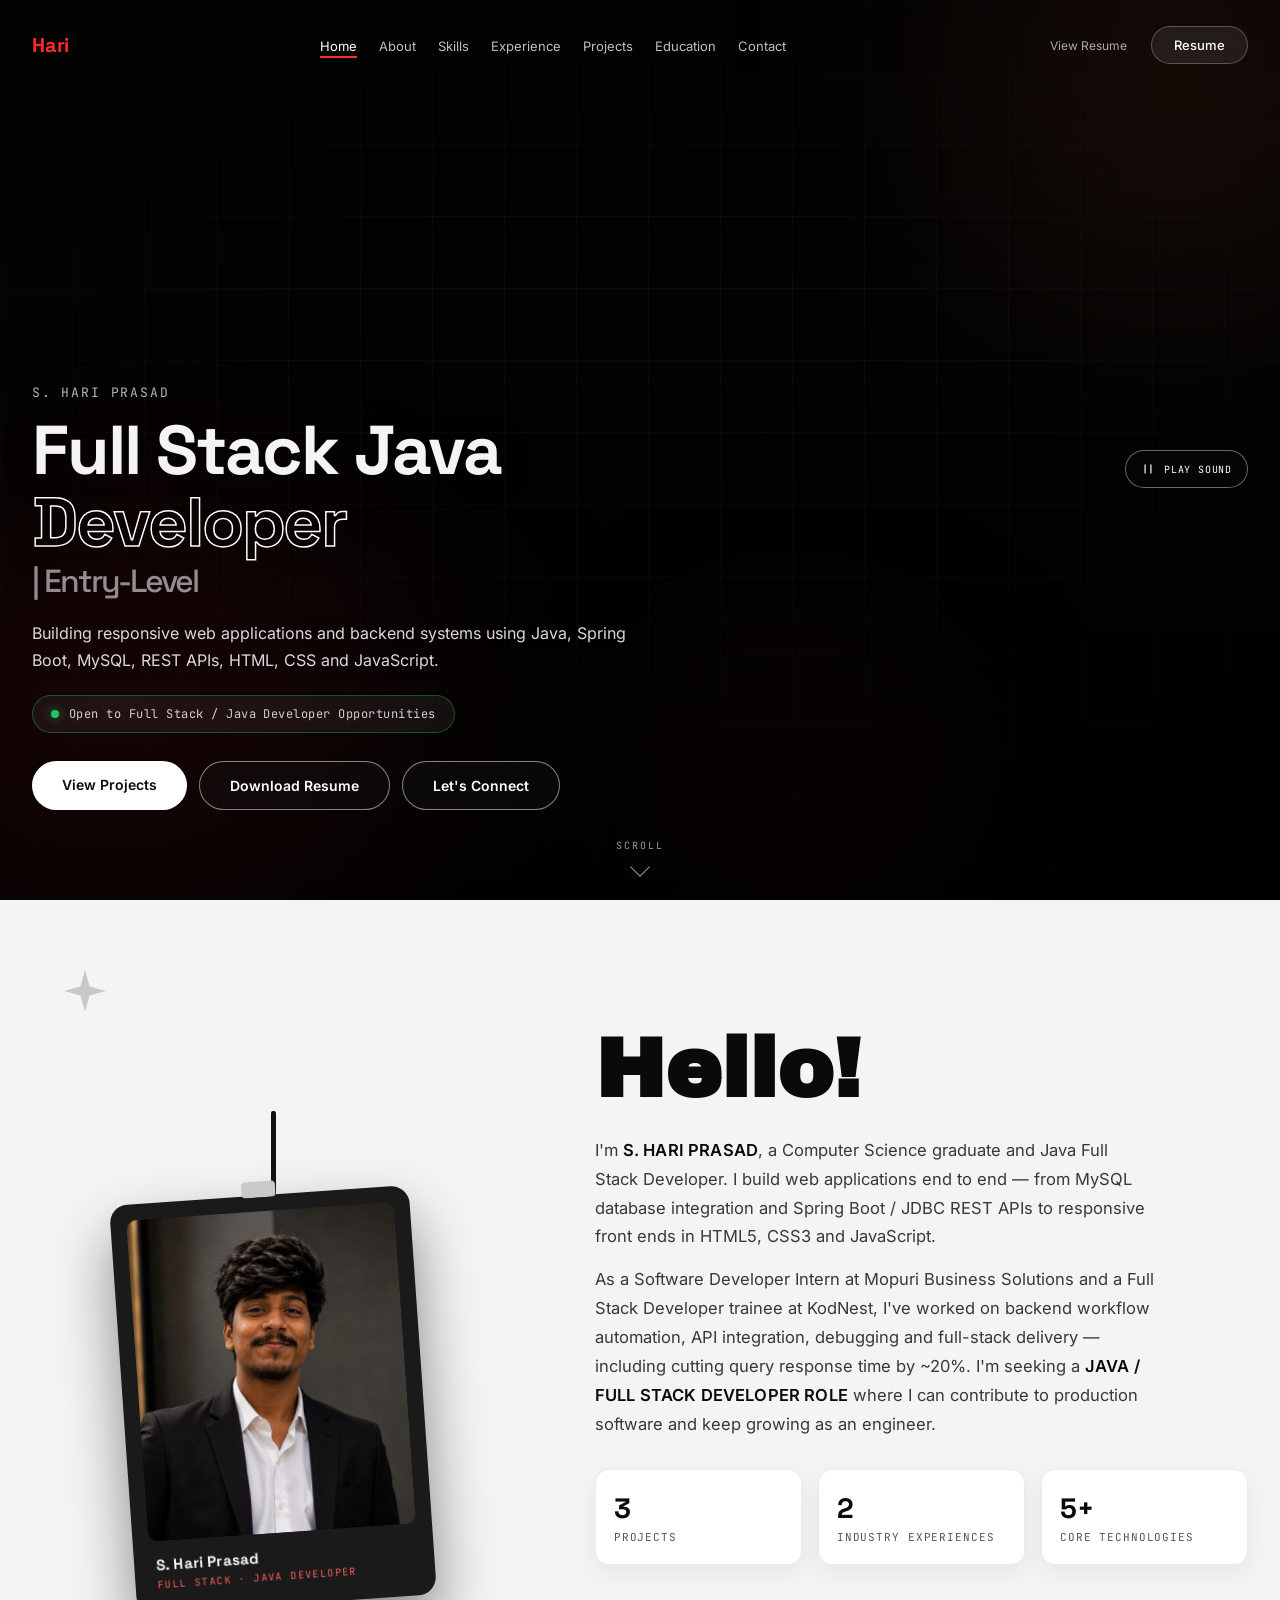
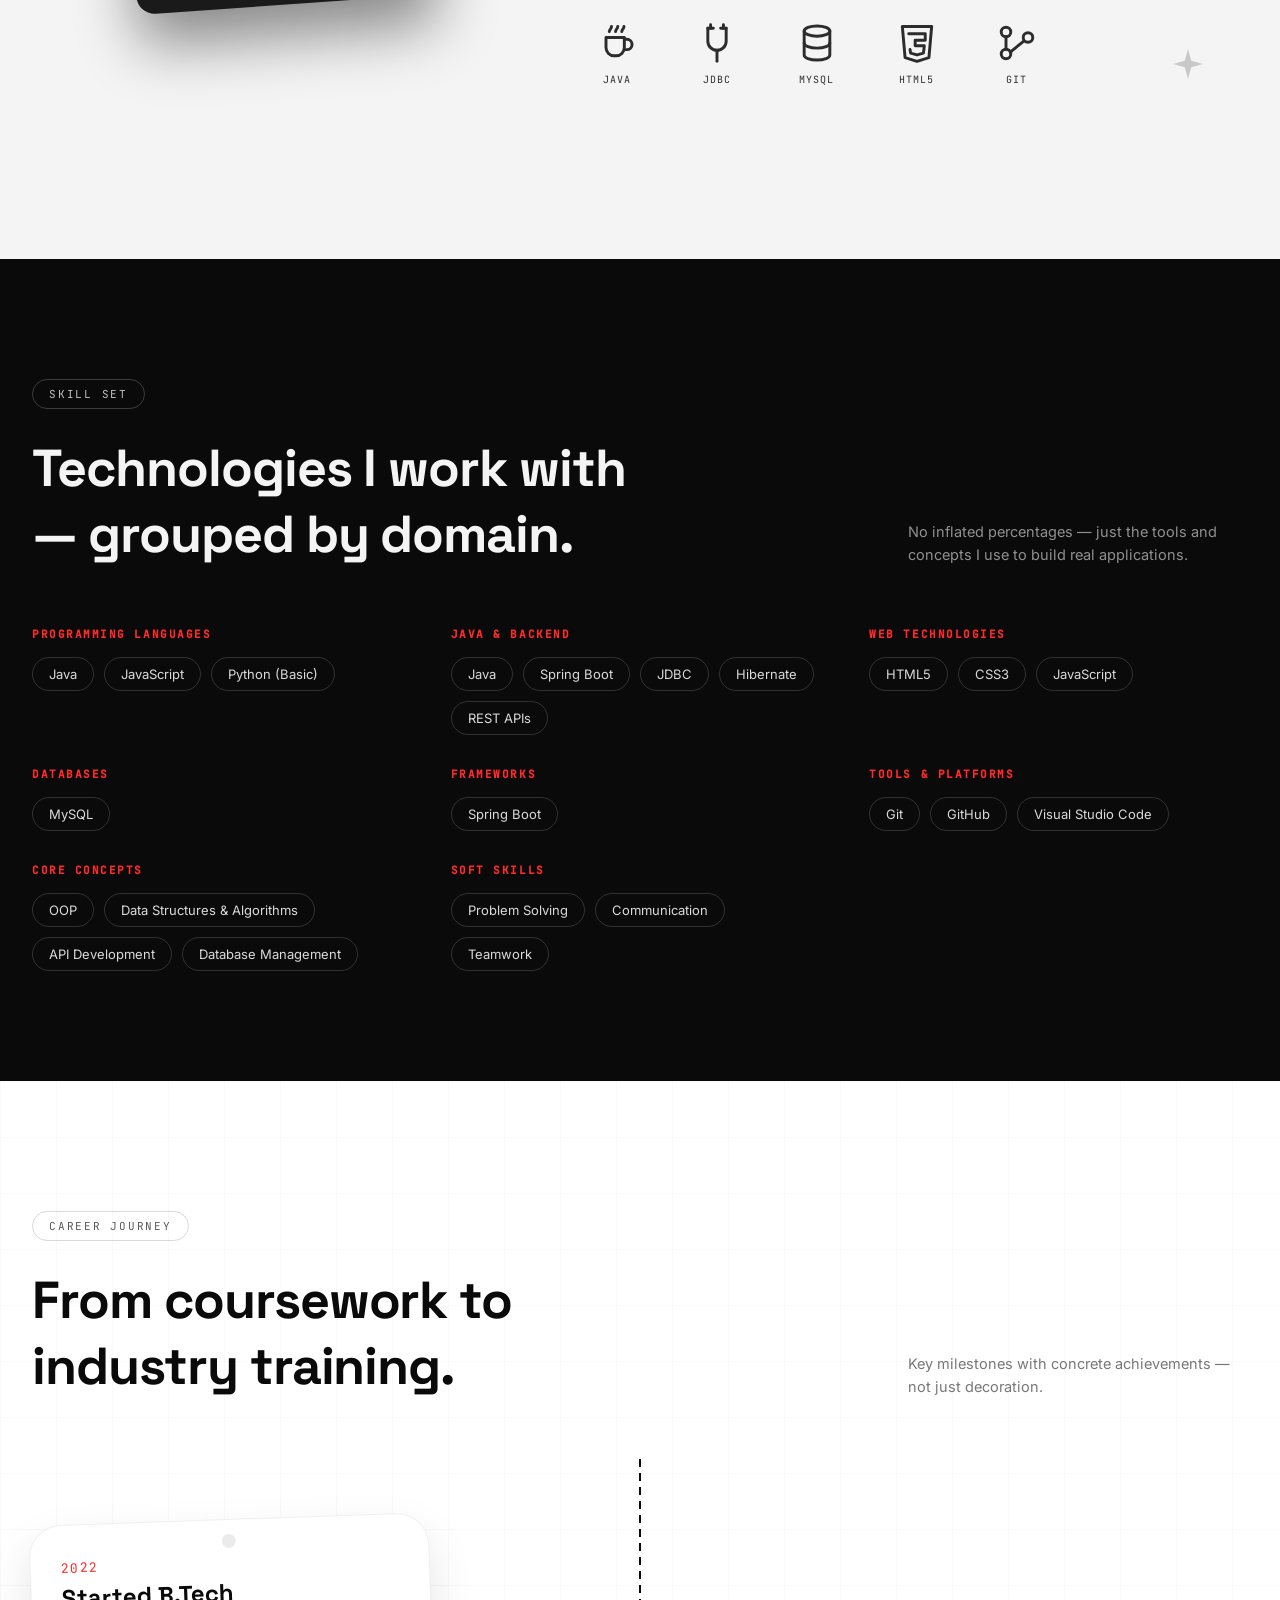
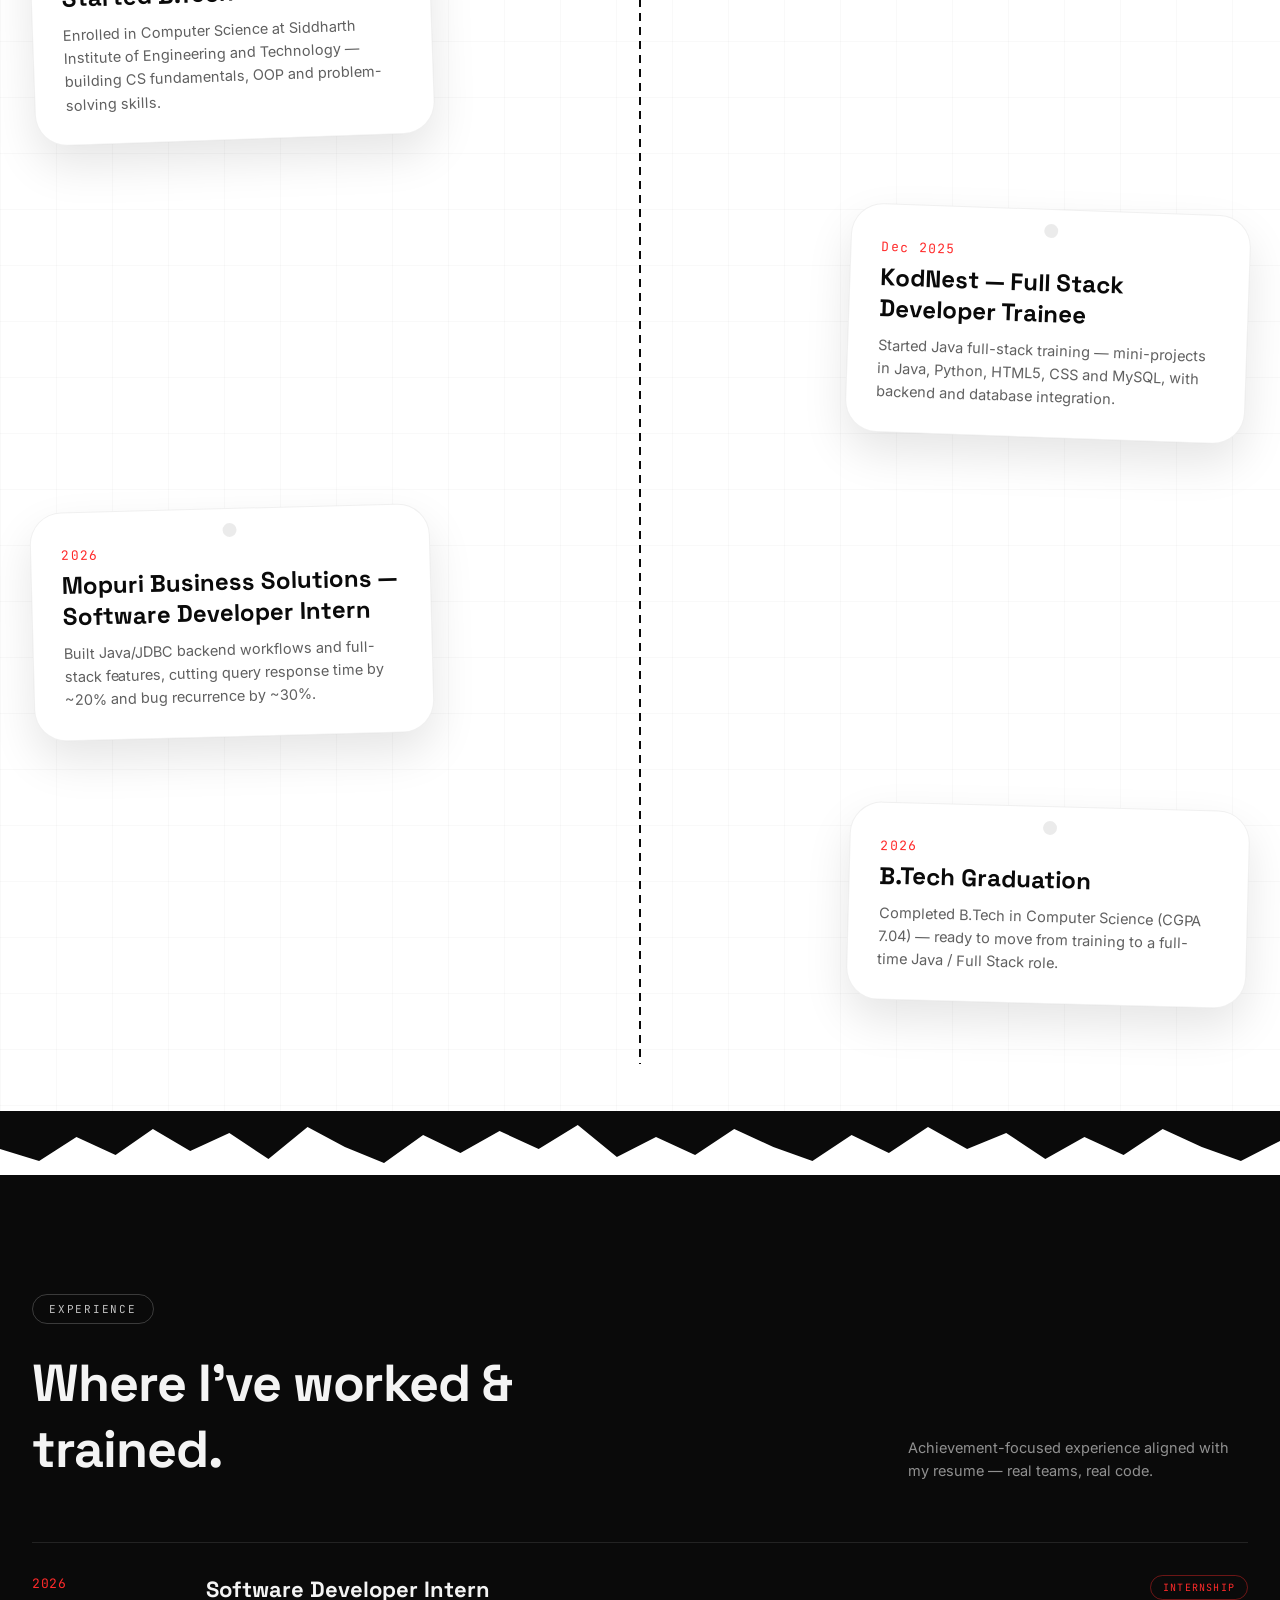
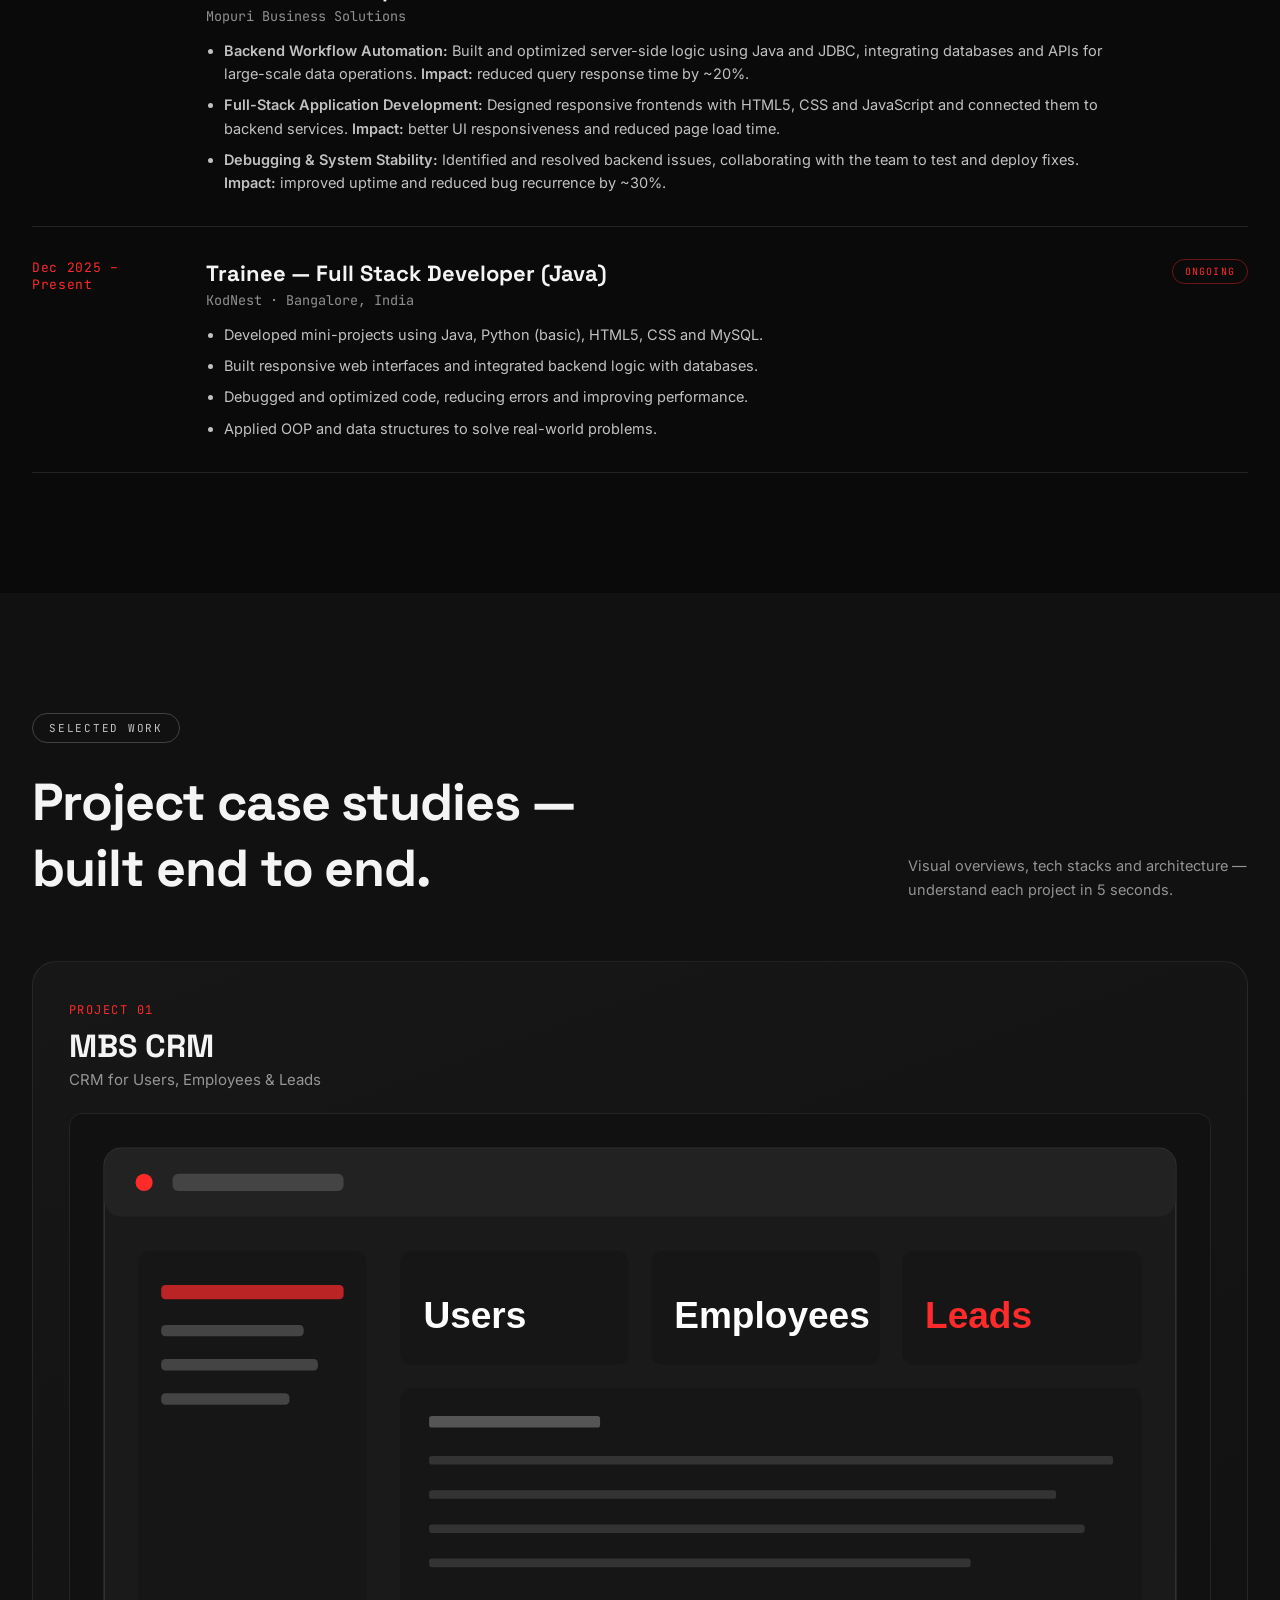
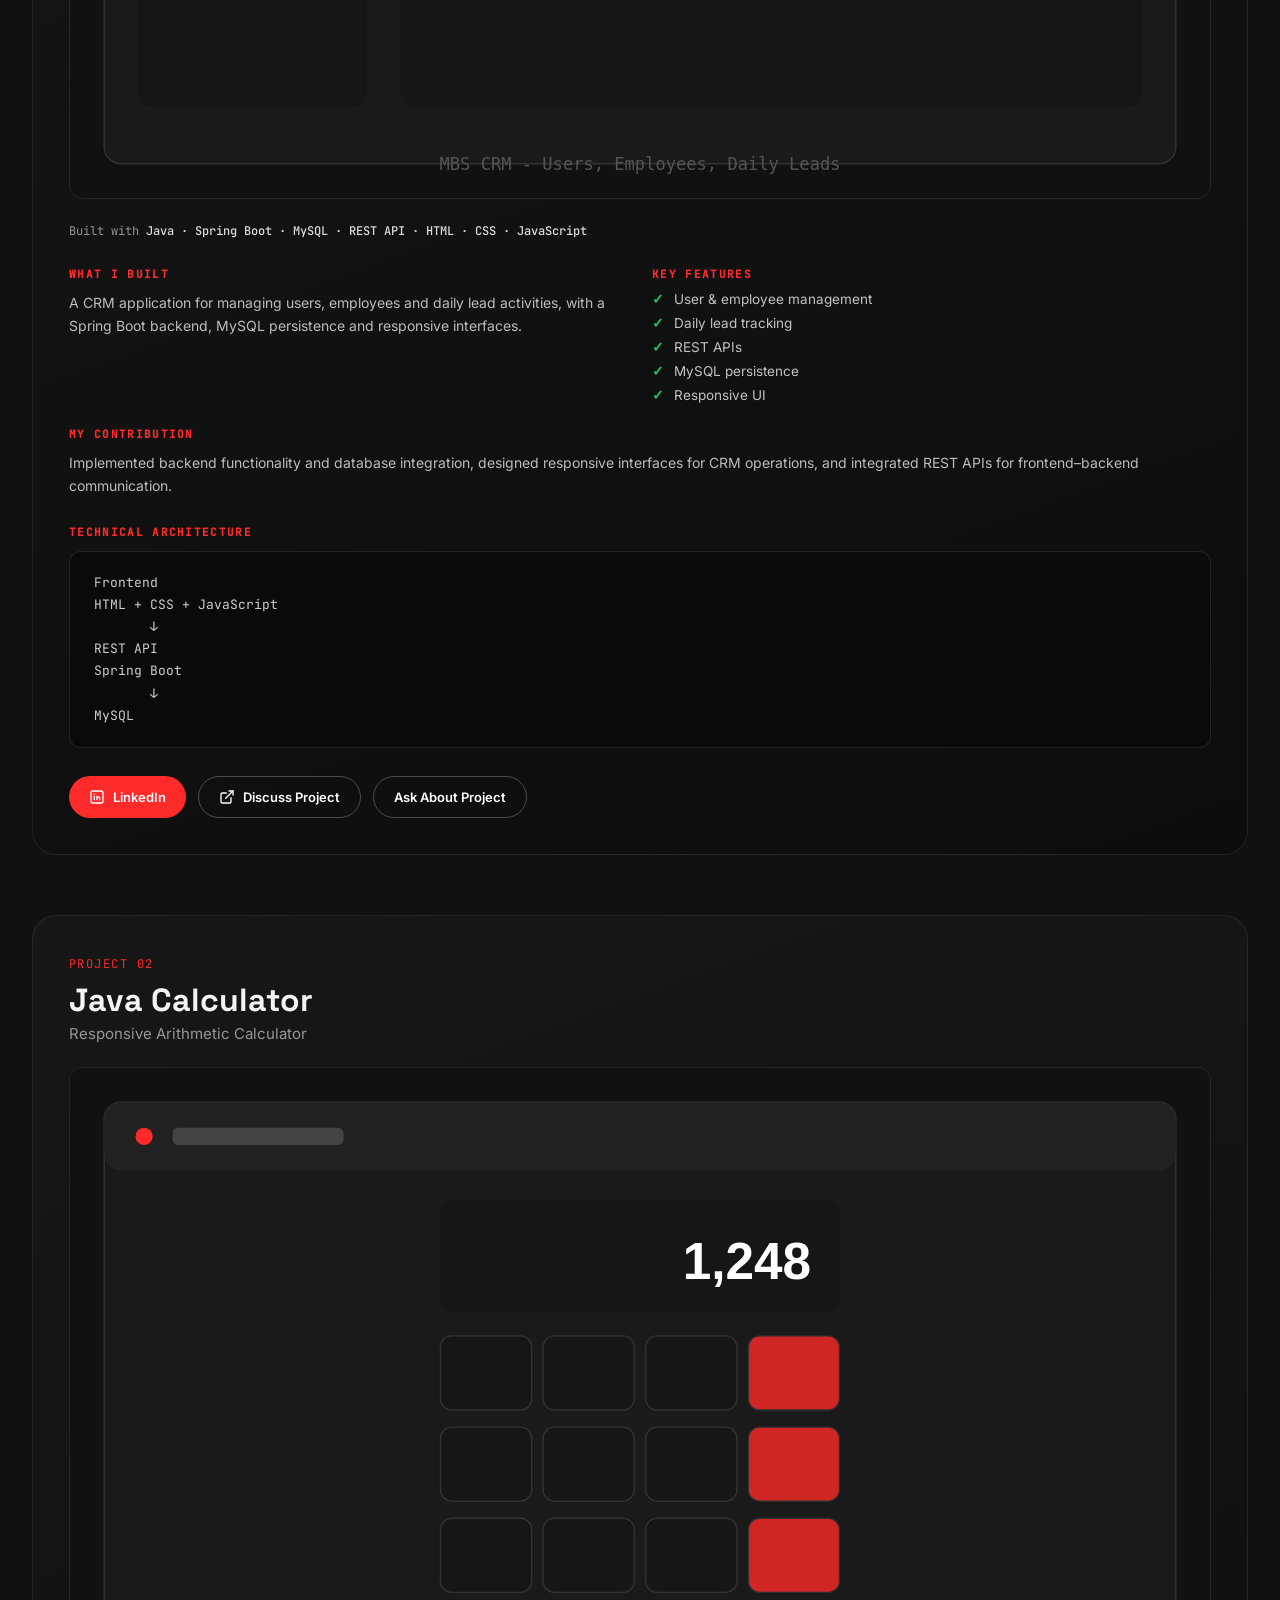
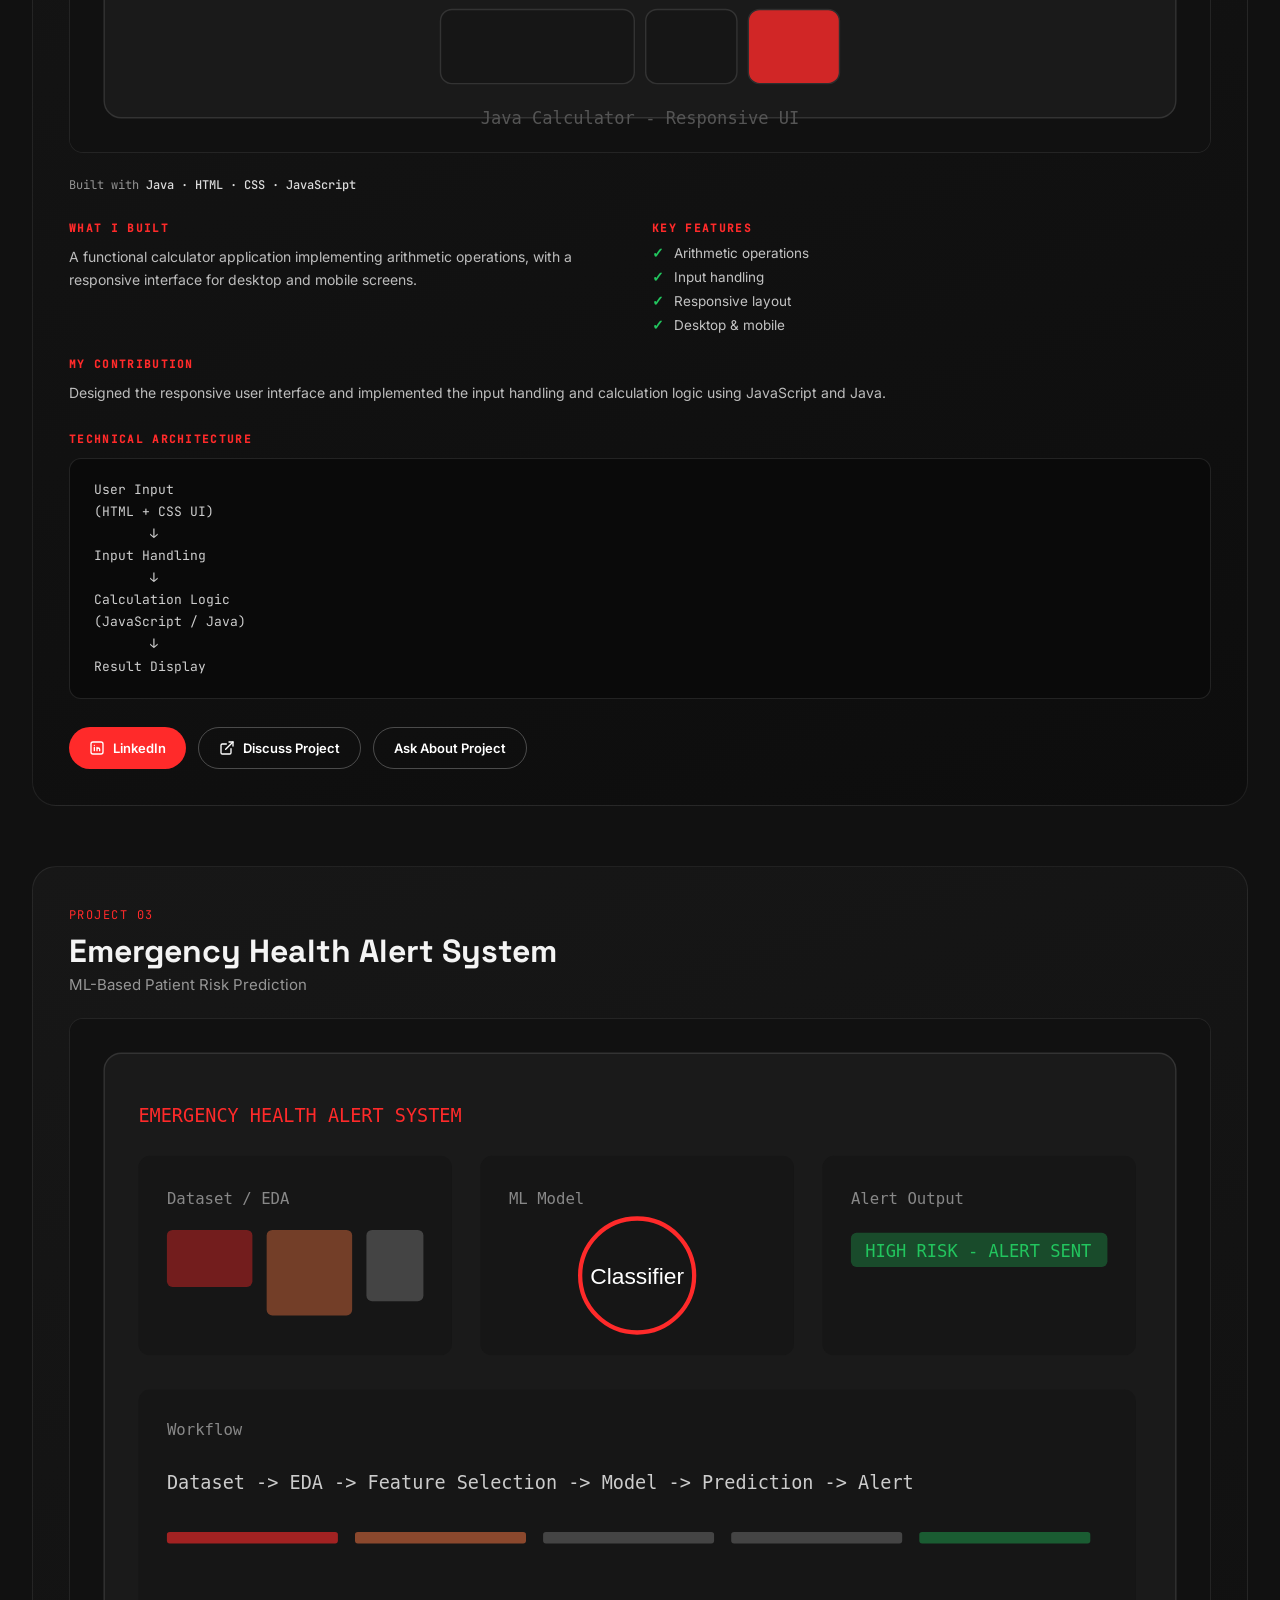
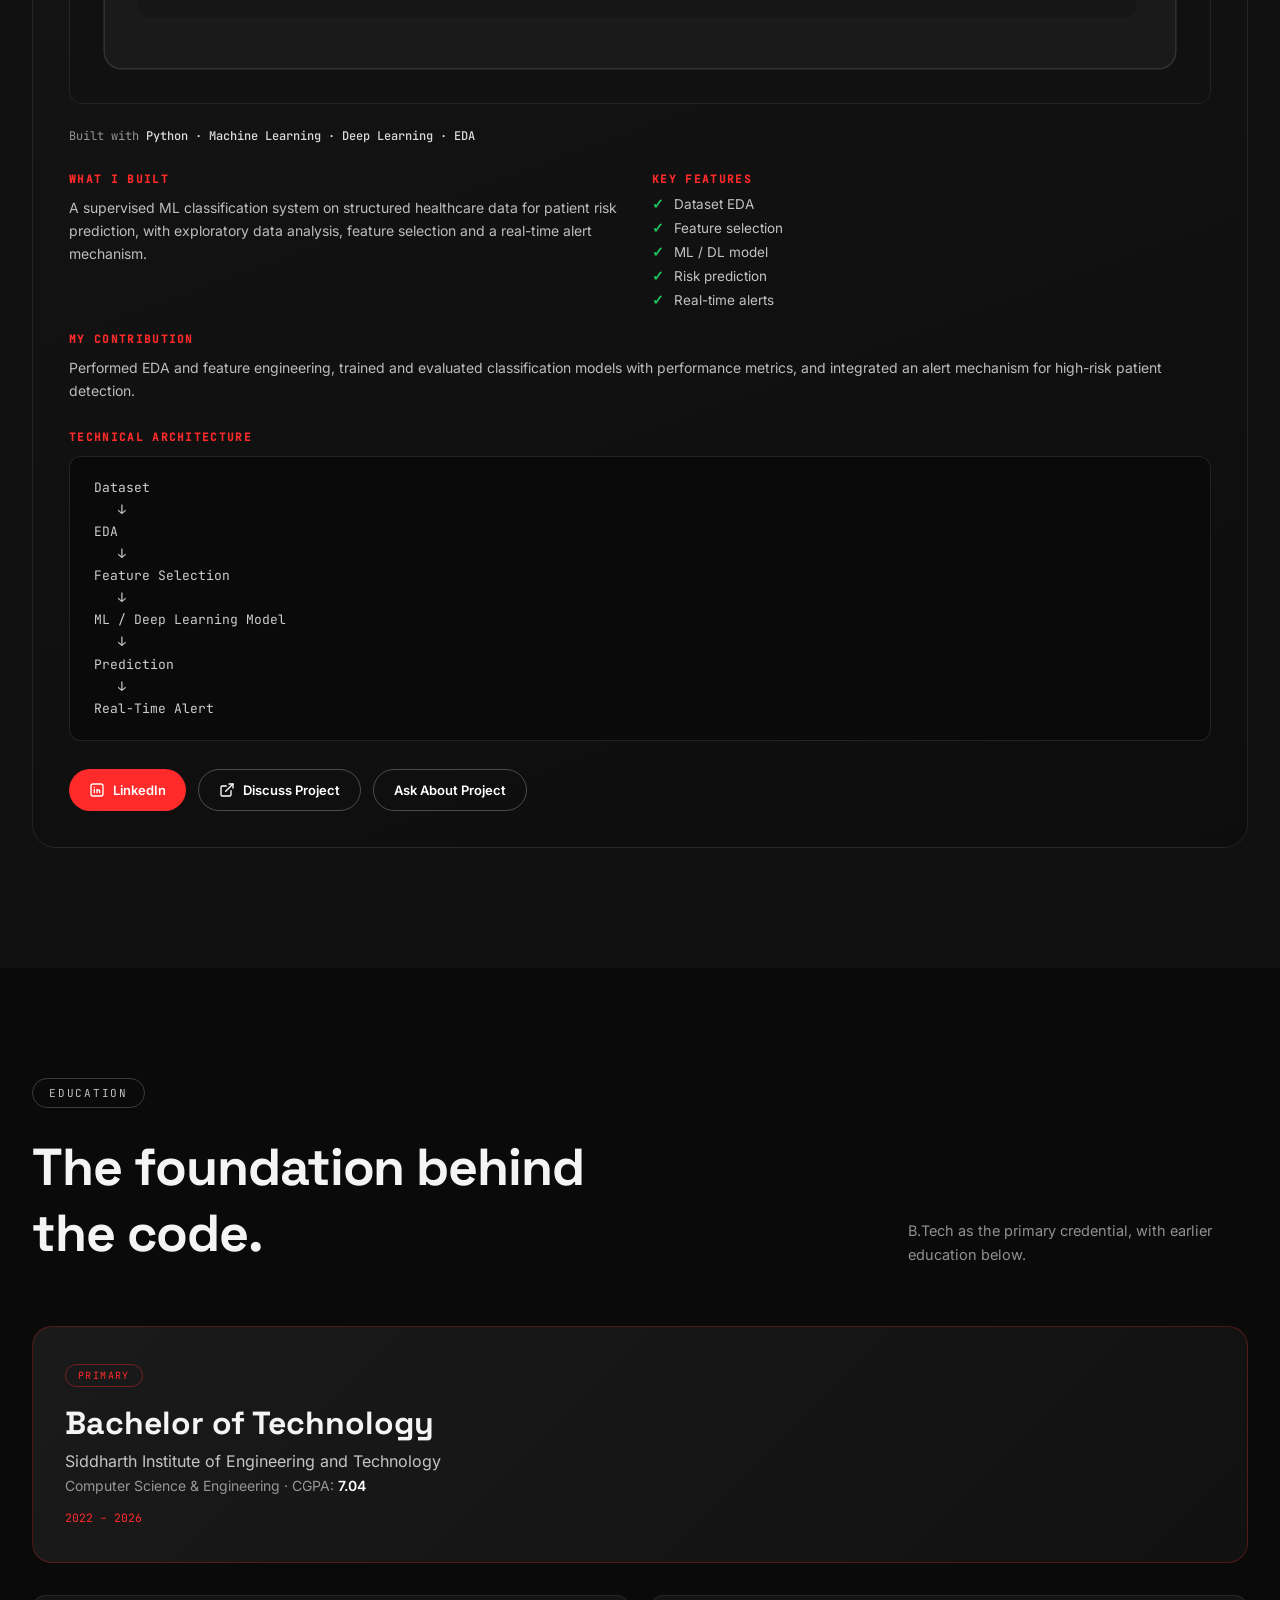
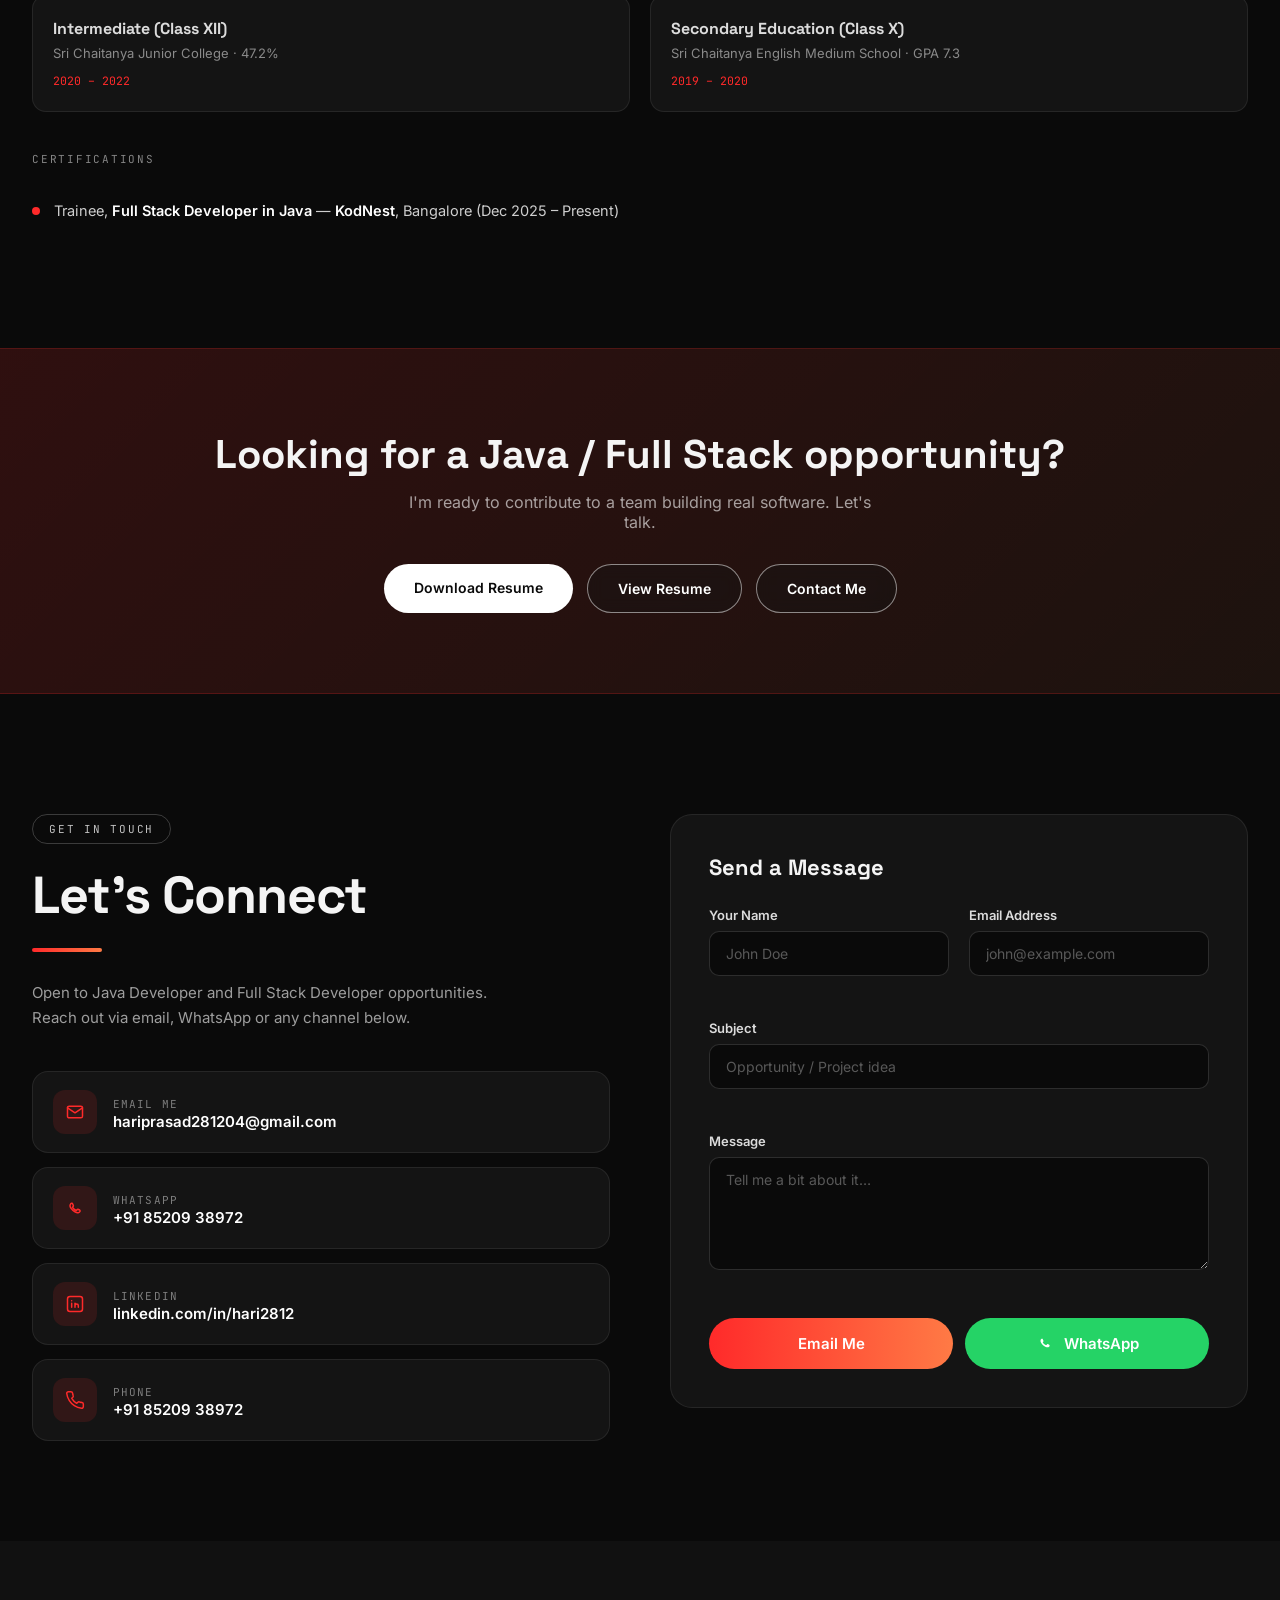
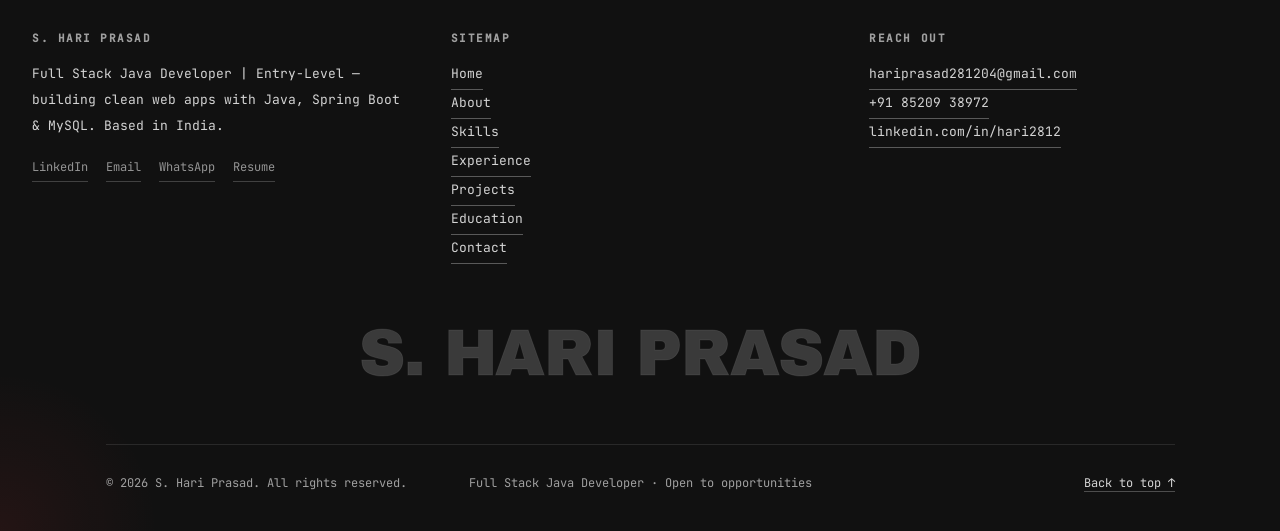
==== commit e3d82370: "Update portfolio and resume" ====
--- a/index.html
+++ b/index.html
@@ -260,15 +260,12 @@
         <h4>Databases</h4>
         <div class="tag-row">
           <span class="tag">MySQL</span>
-          <span class="tag">SQLite</span>
-          <span class="tag">Pinecone</span>
         </div>
       </div>
       <div class="skill-cat reveal">
         <h4>Frameworks</h4>
         <div class="tag-row">
           <span class="tag">Spring Boot</span>
-          <span class="tag">Django</span>
         </div>
       </div>
       <div class="skill-cat reveal">
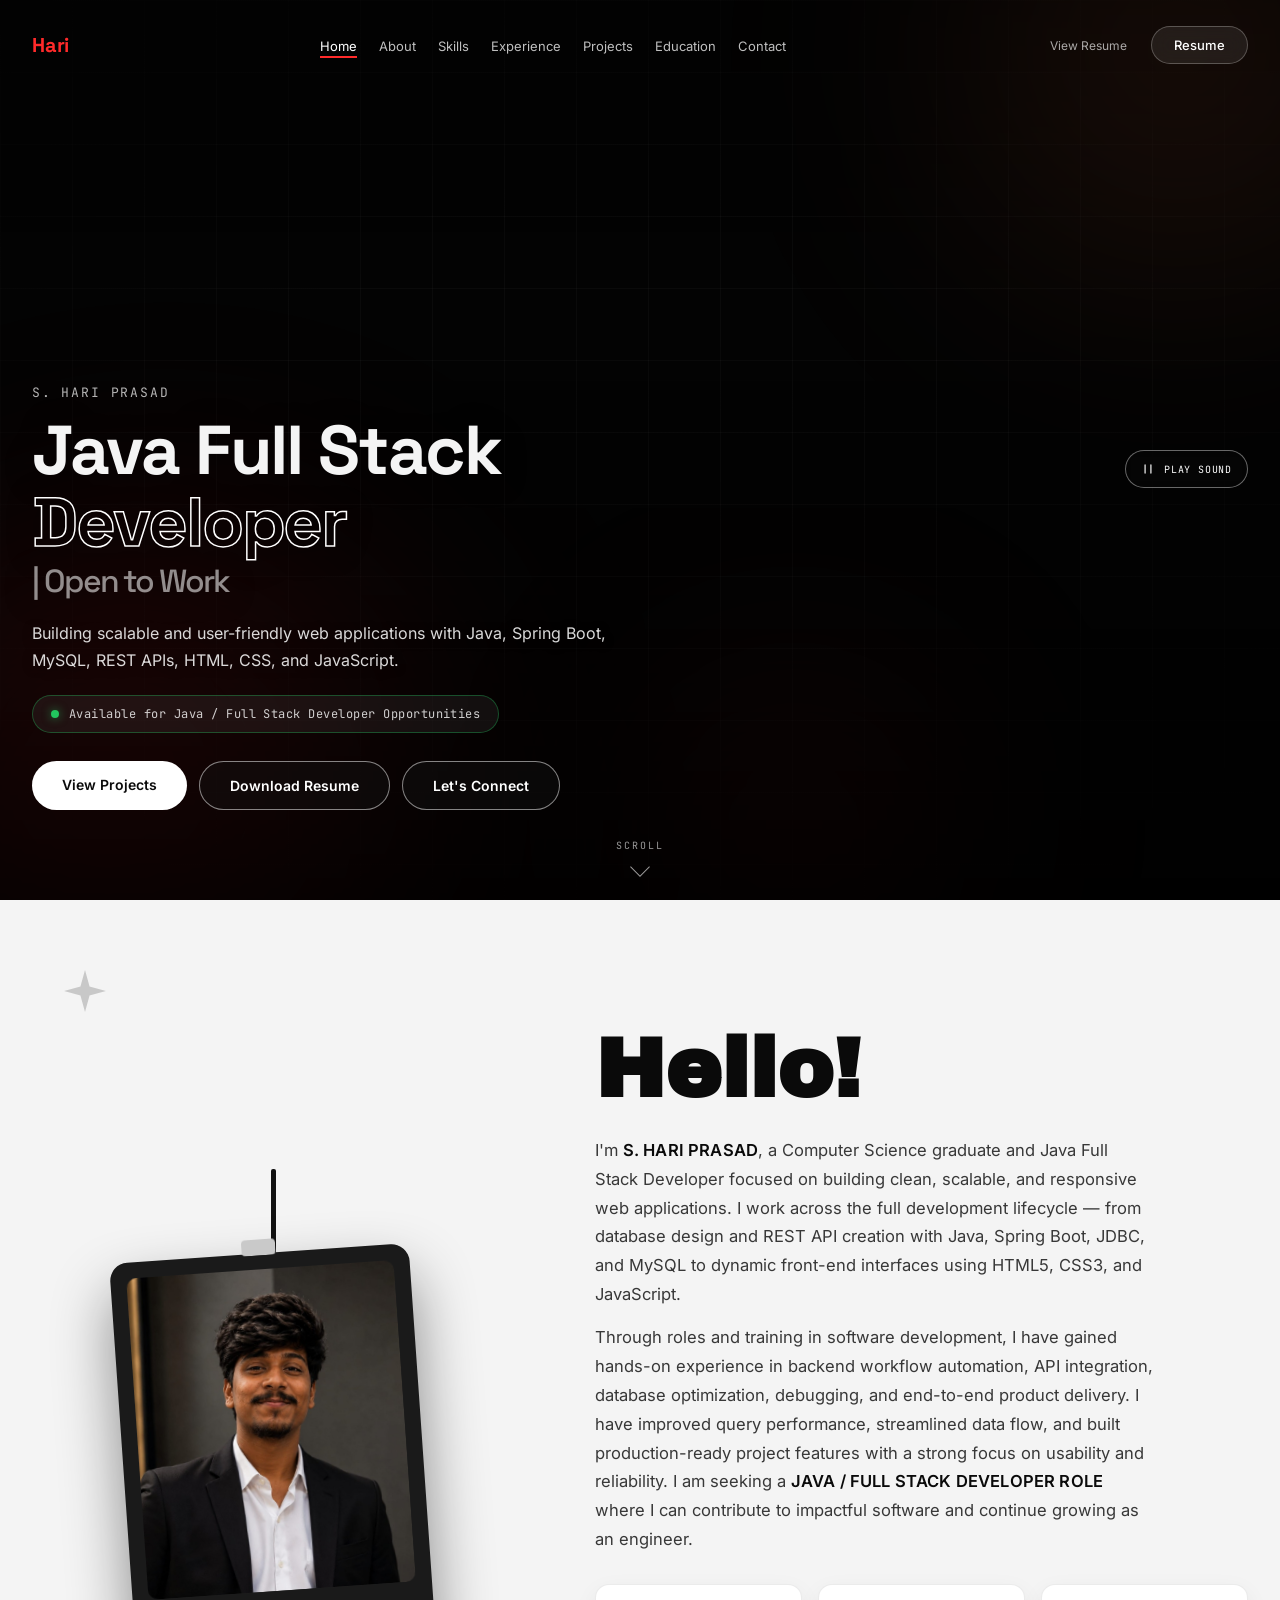
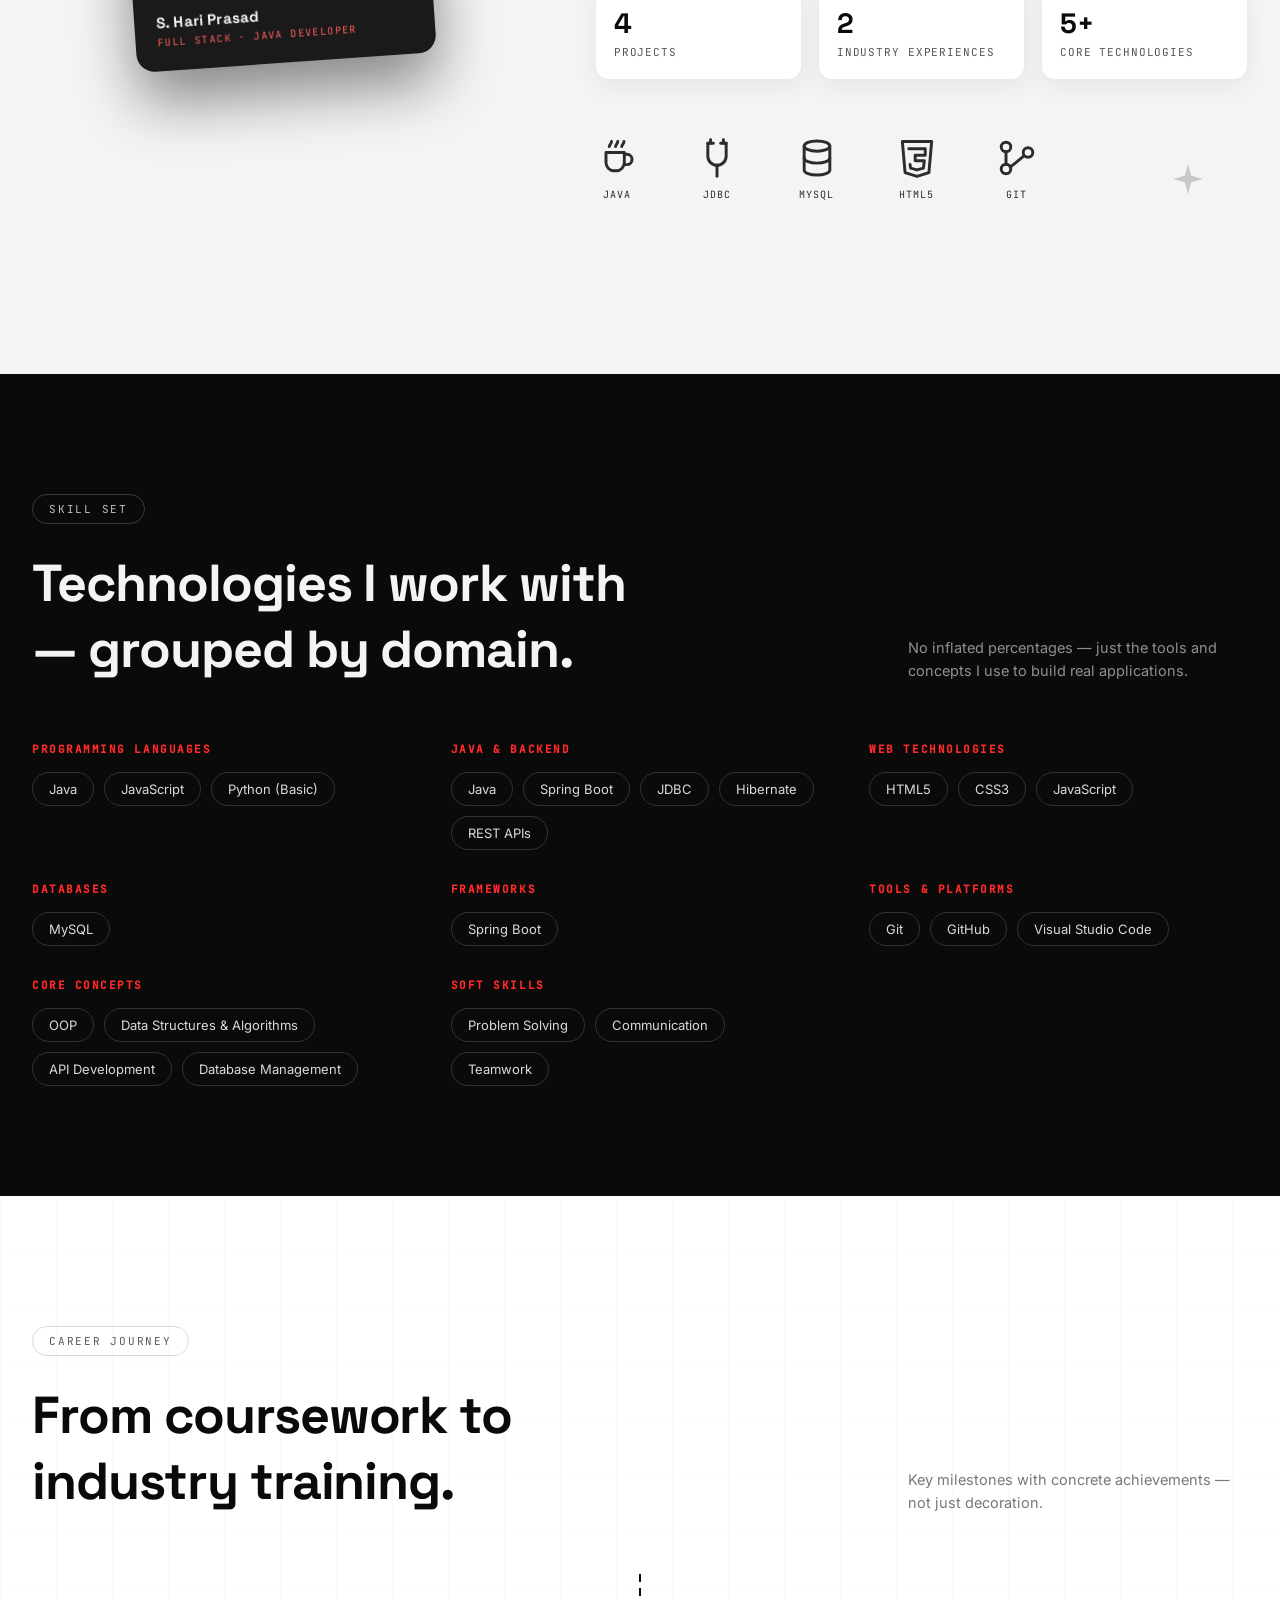
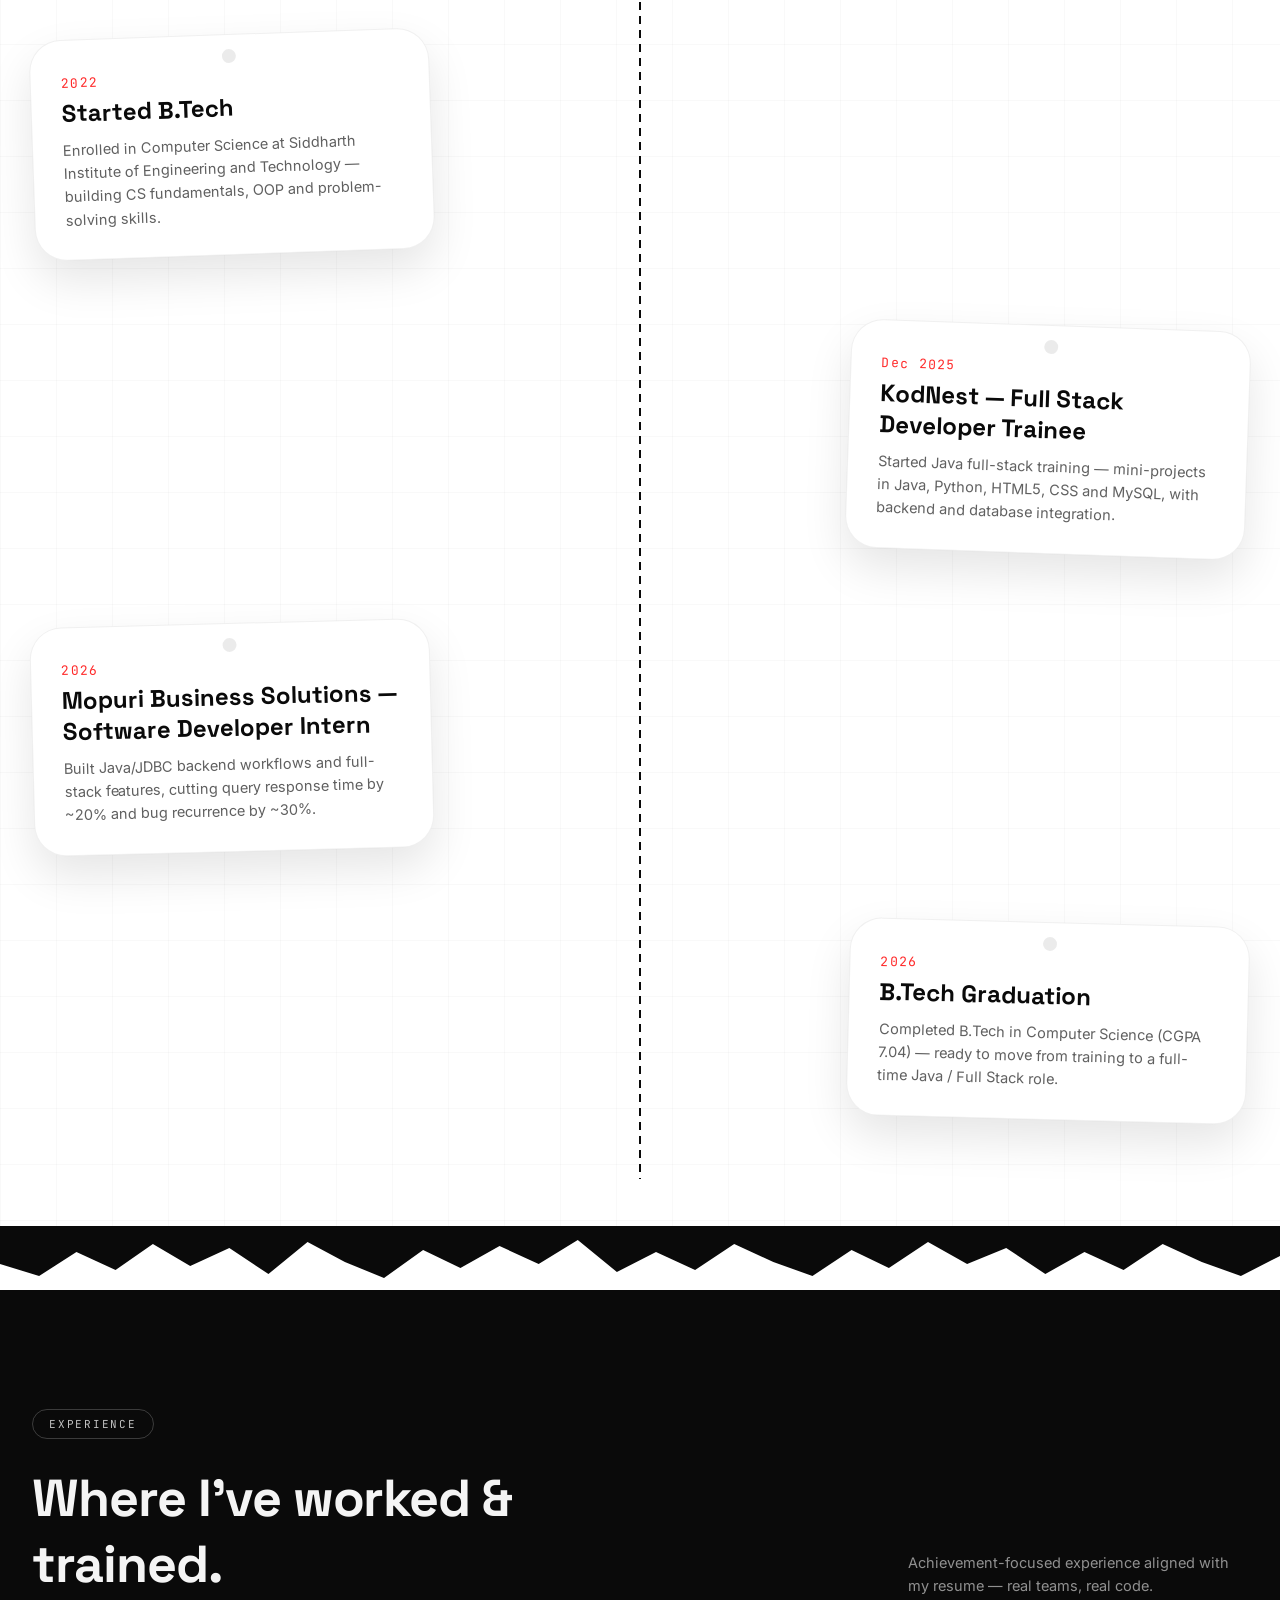
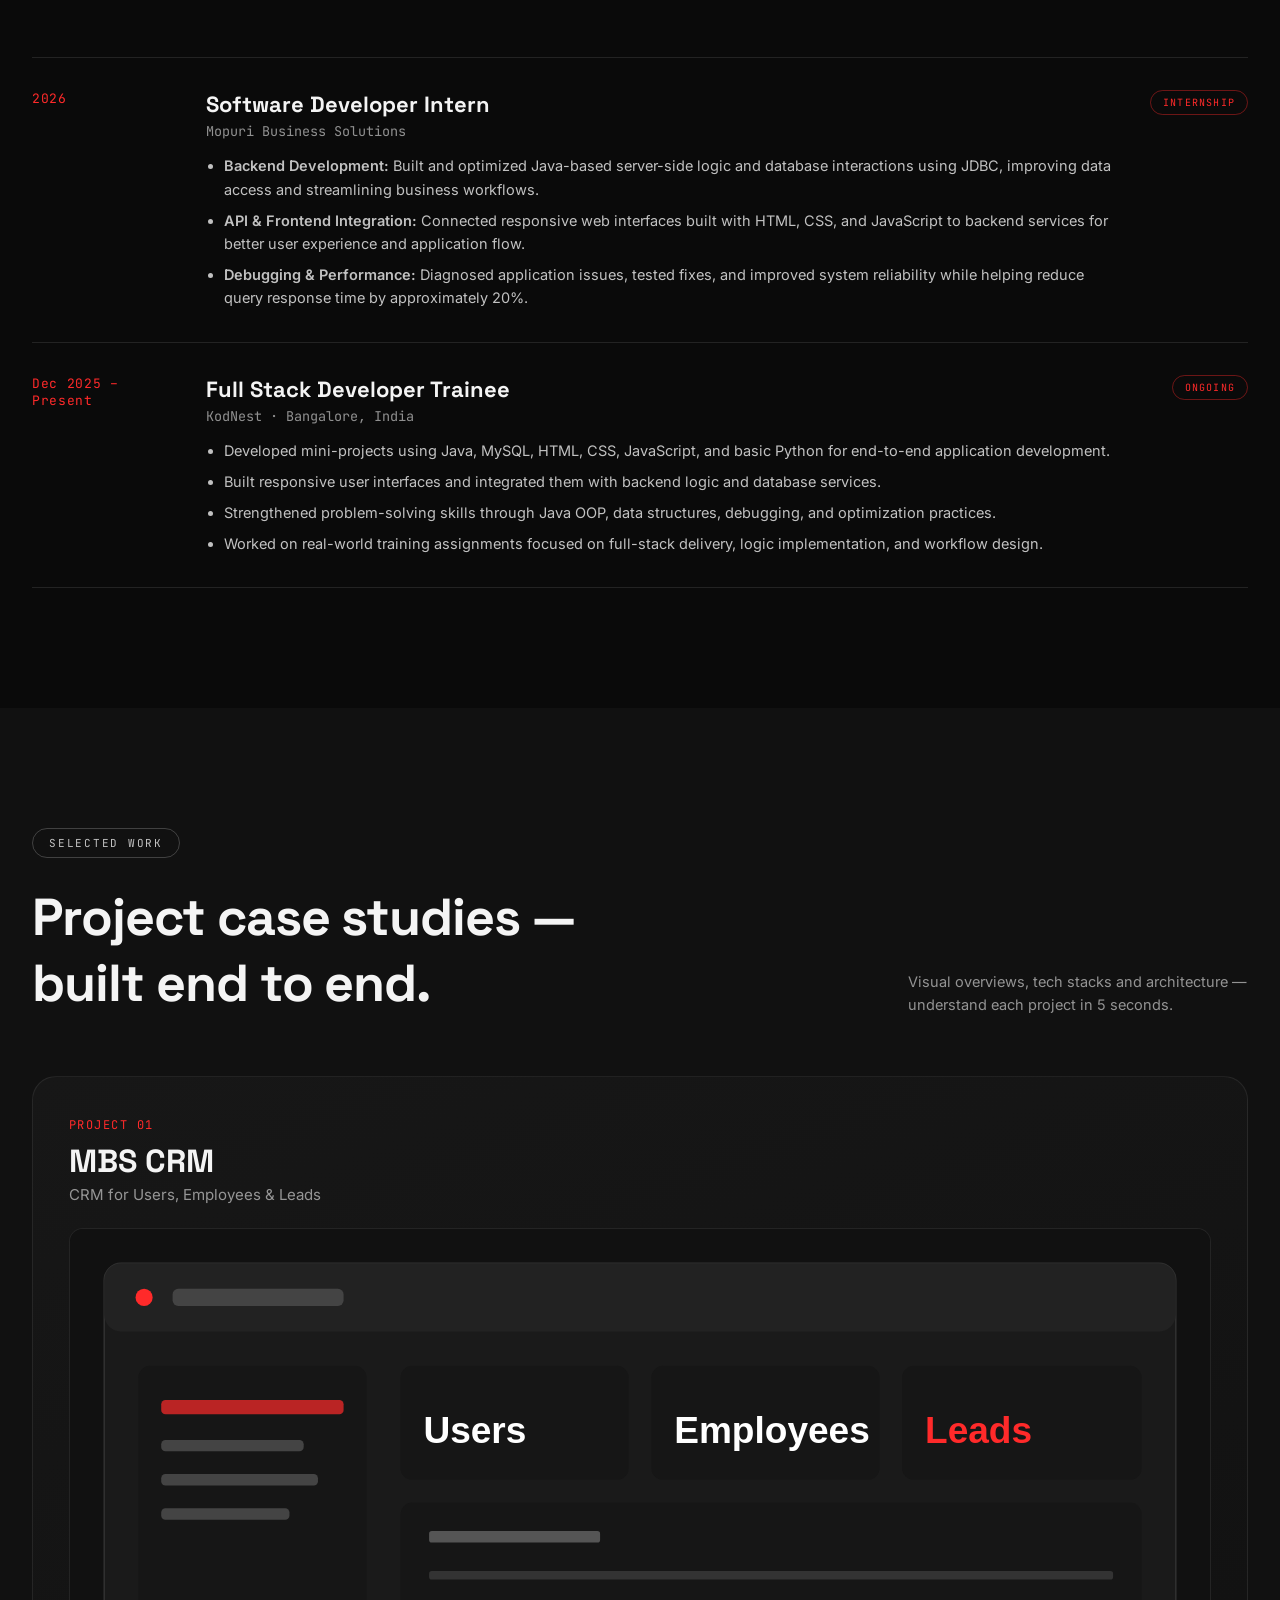
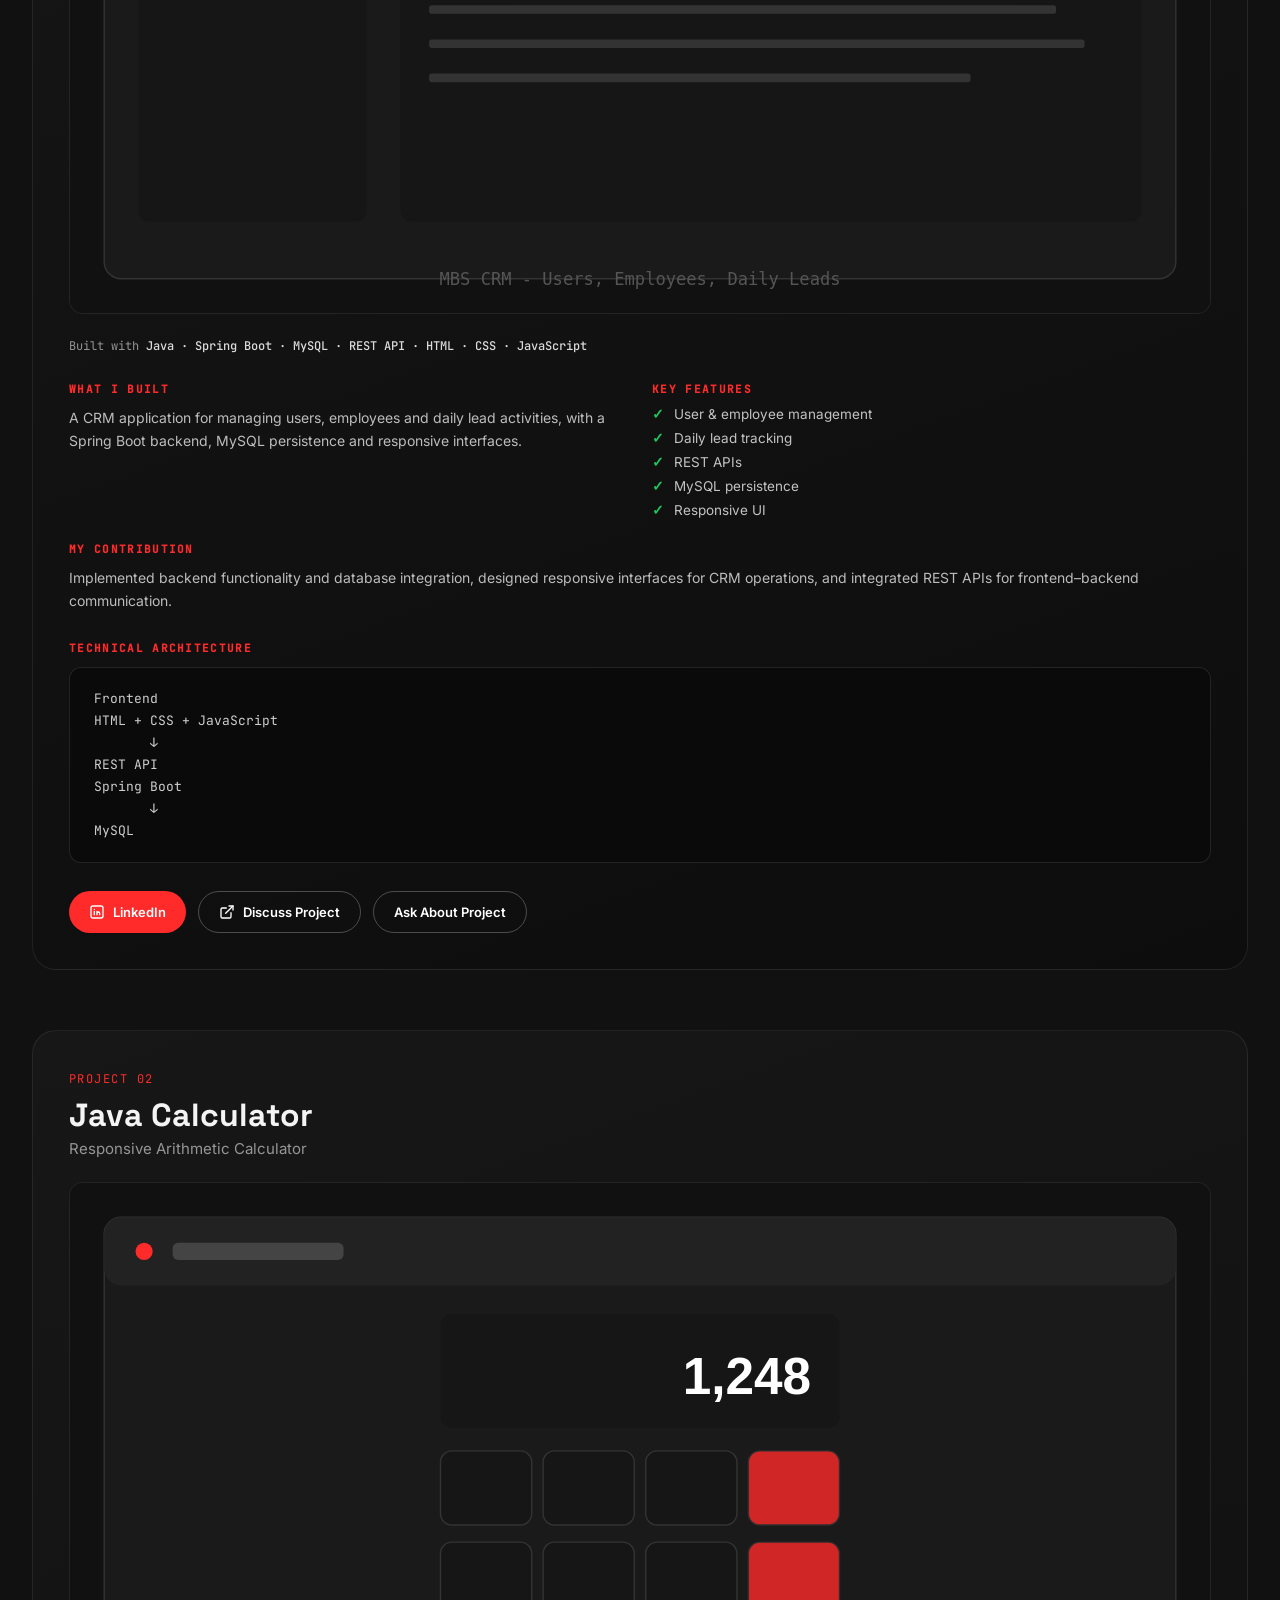
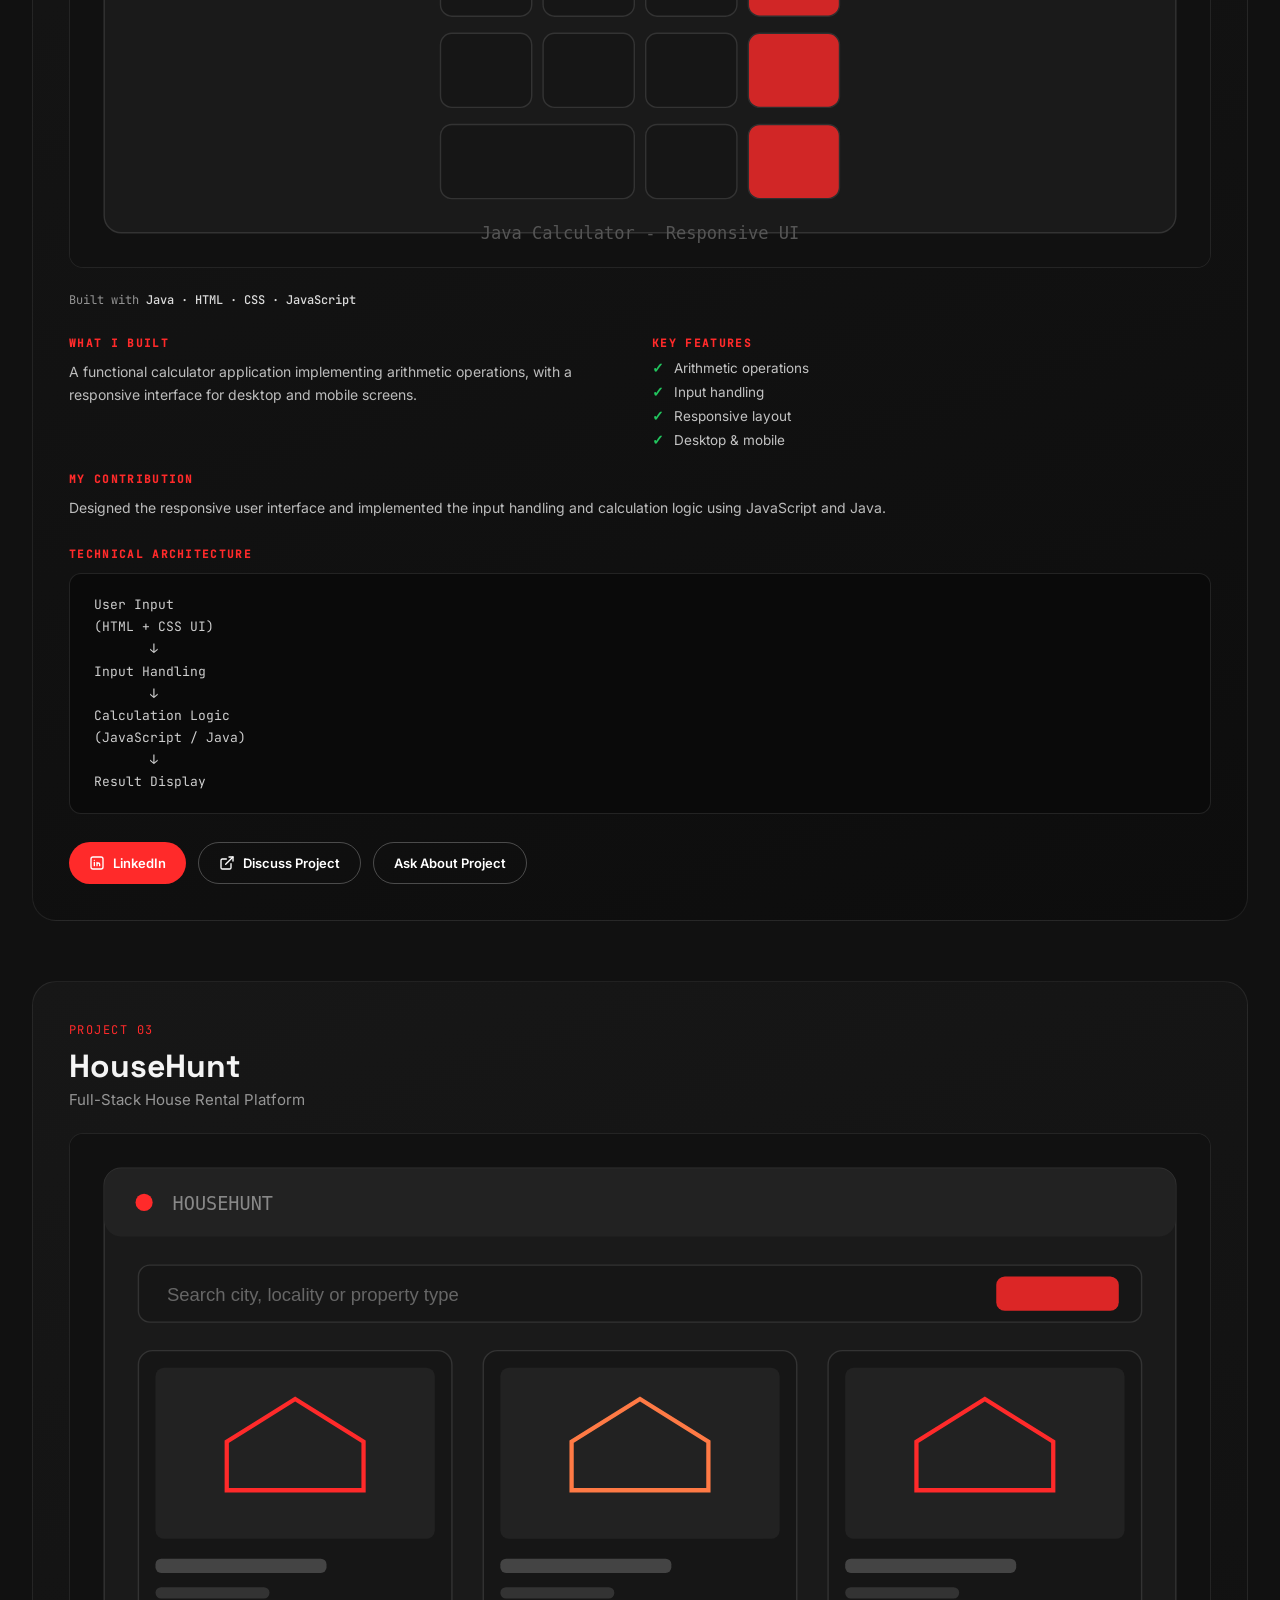
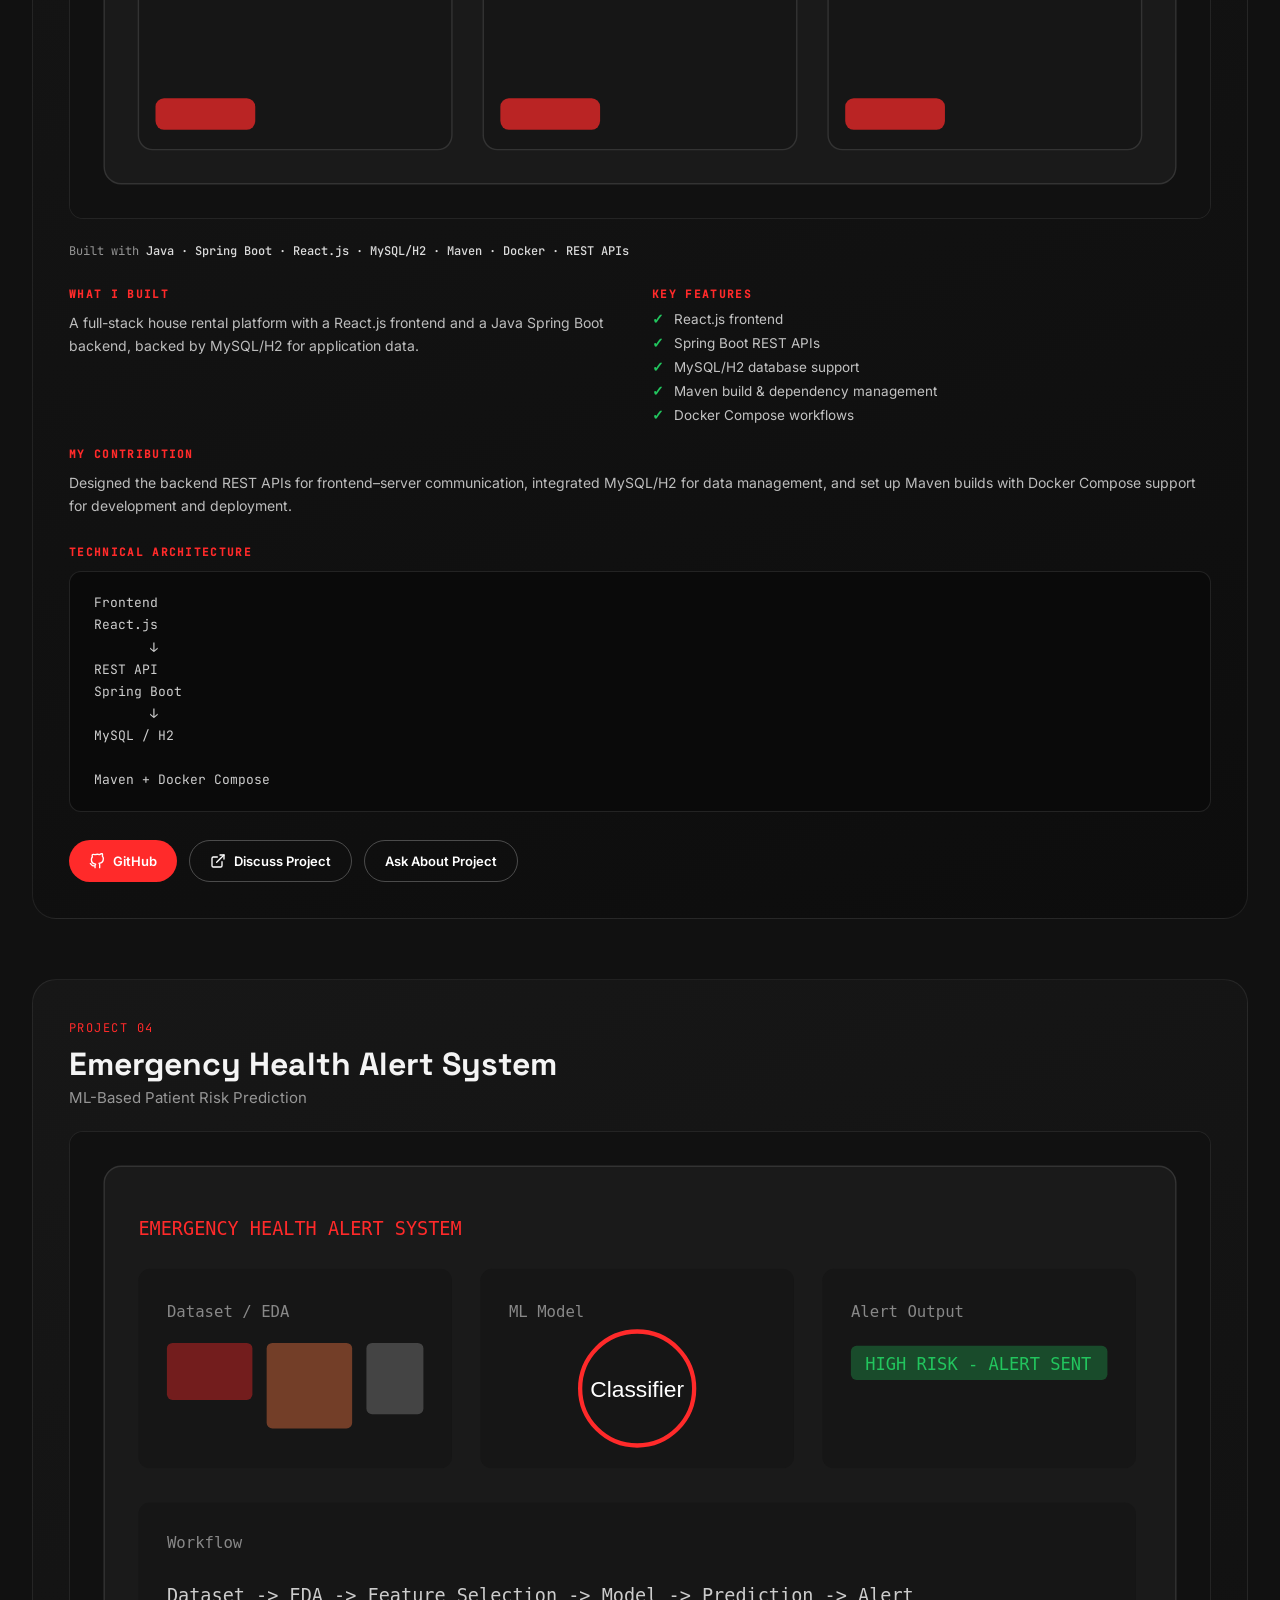
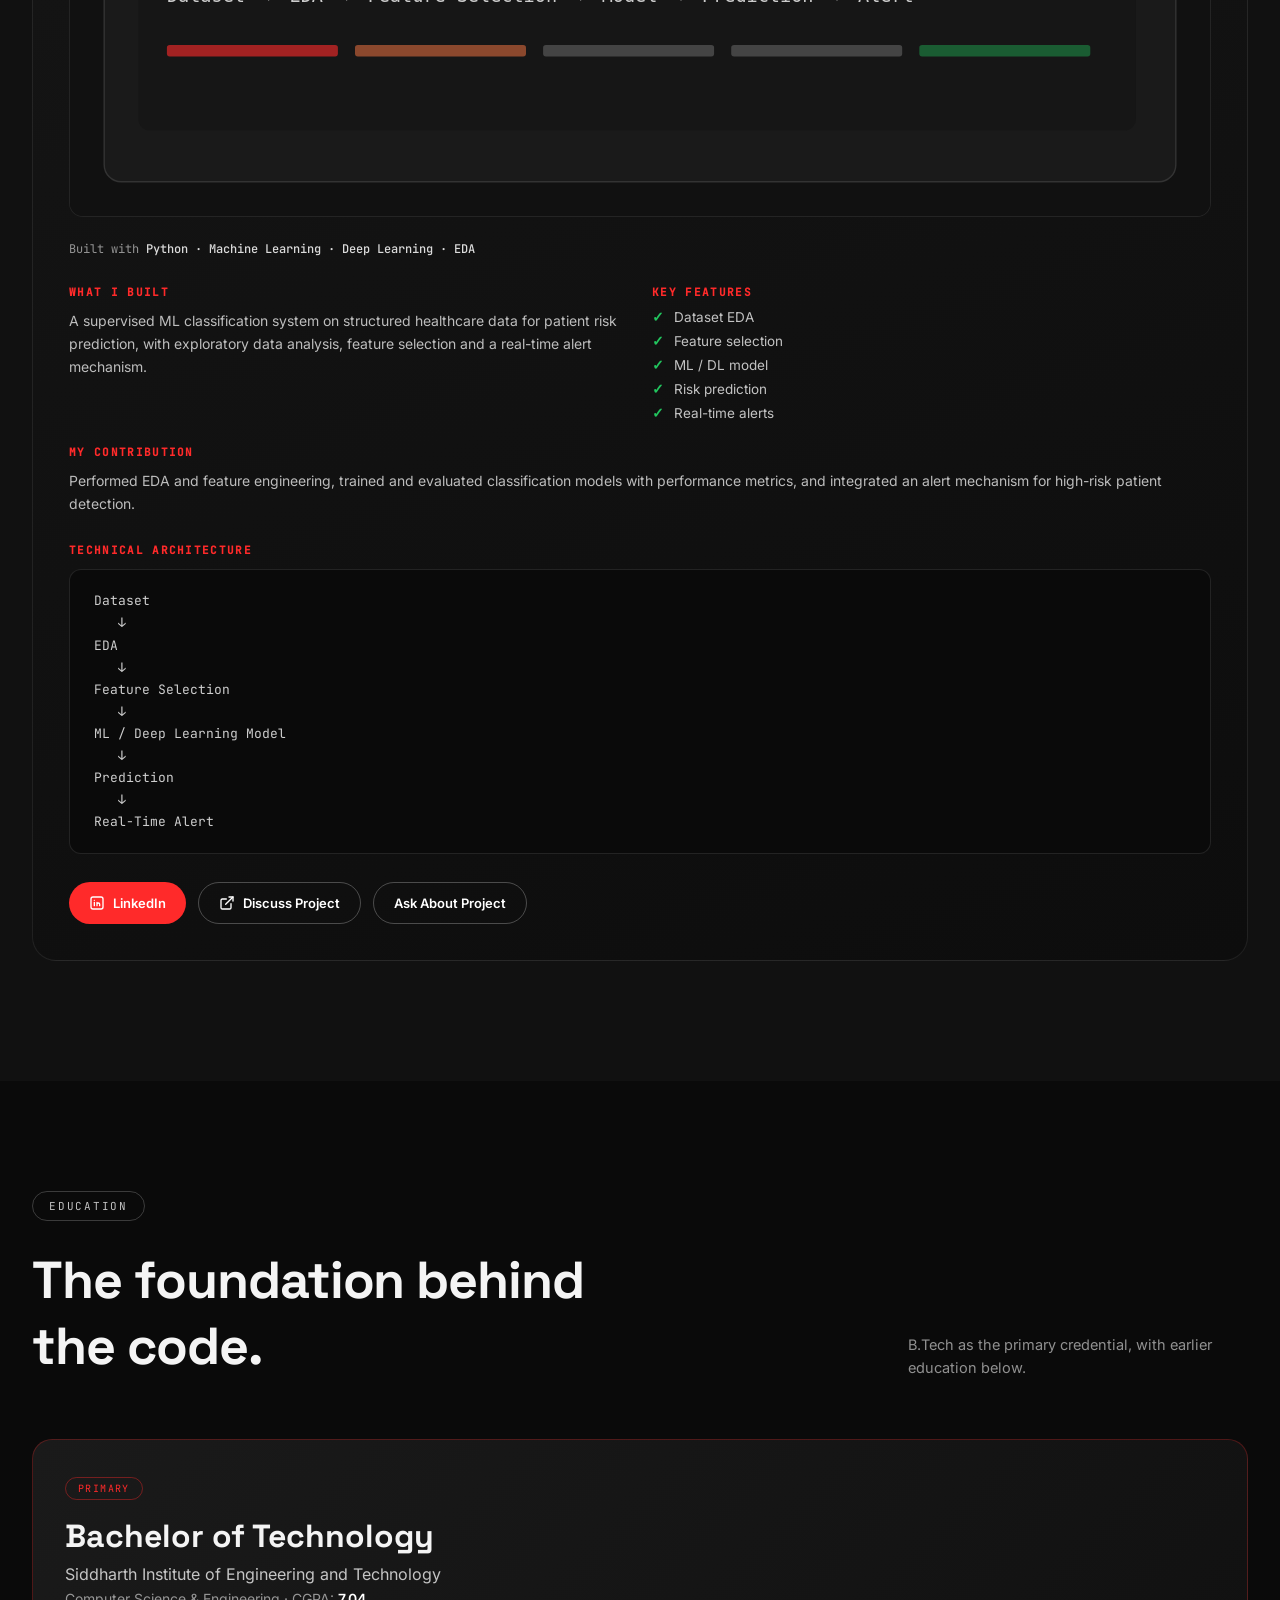
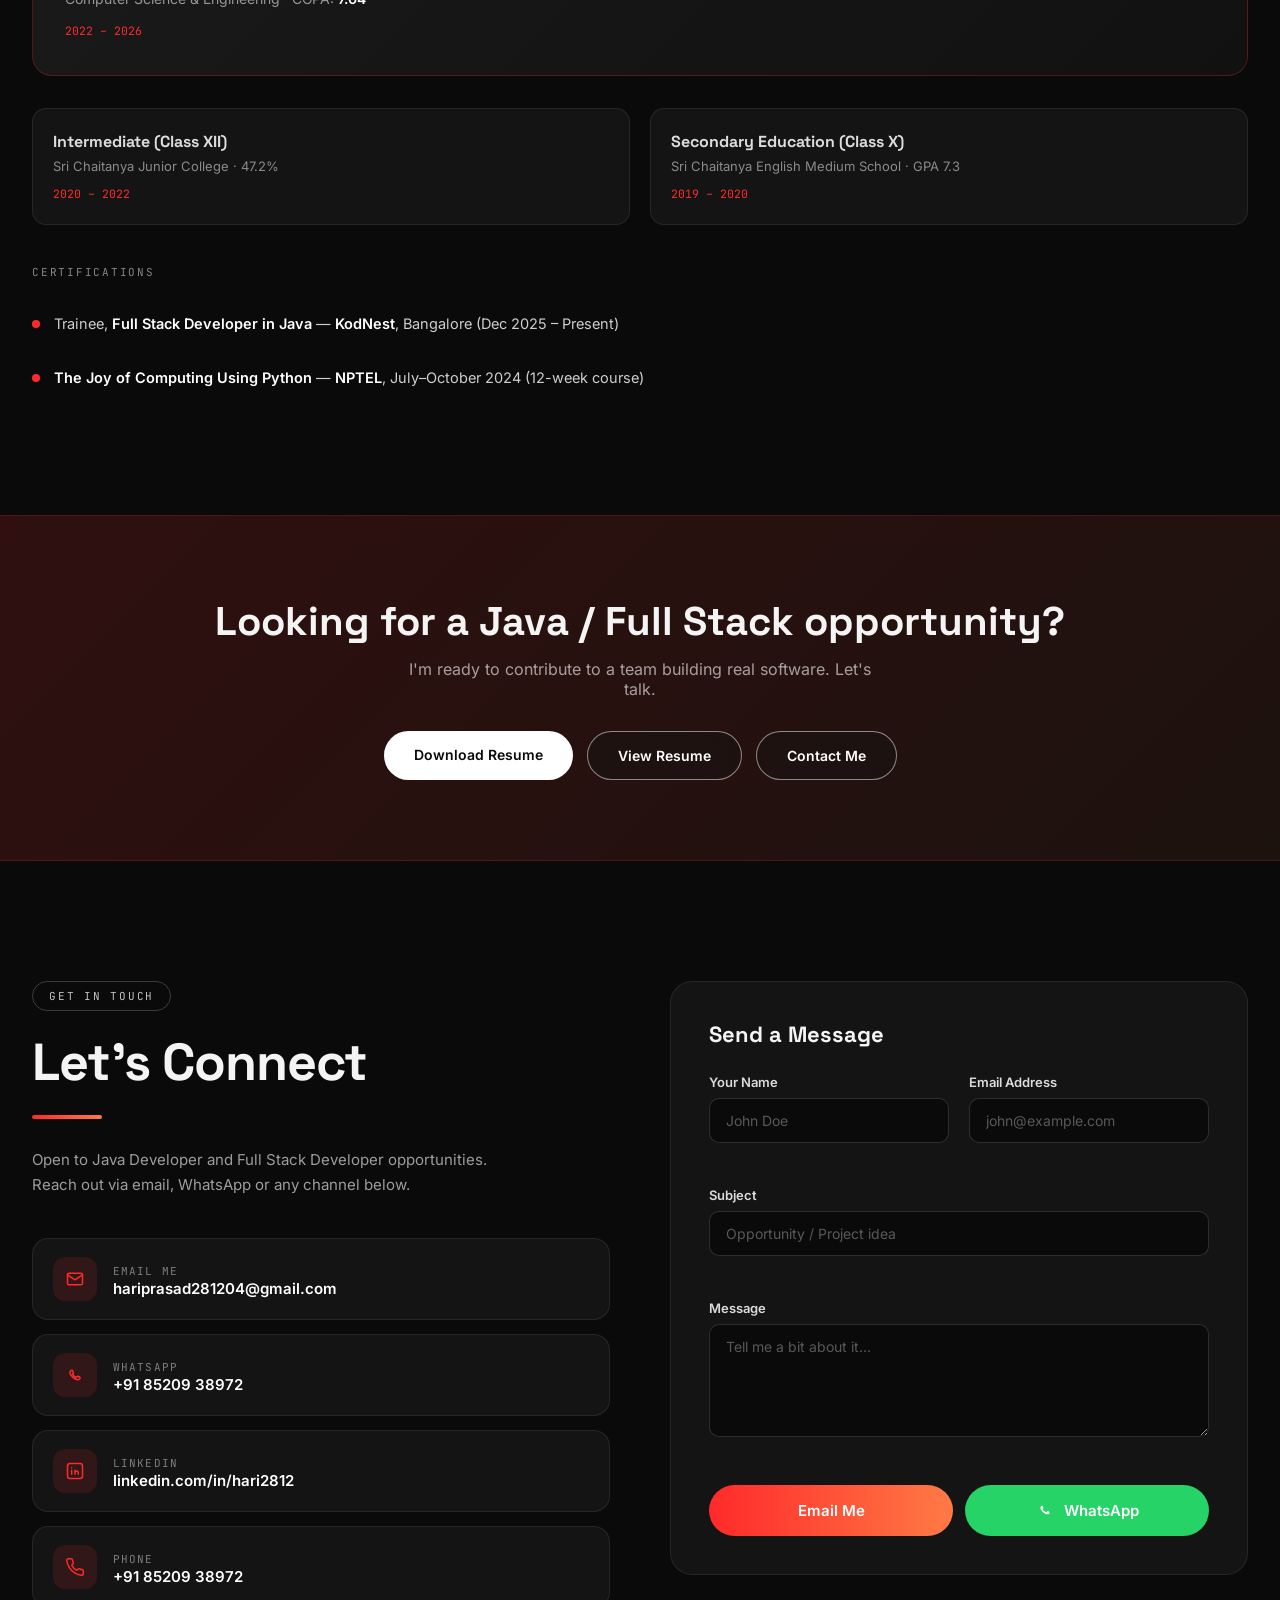
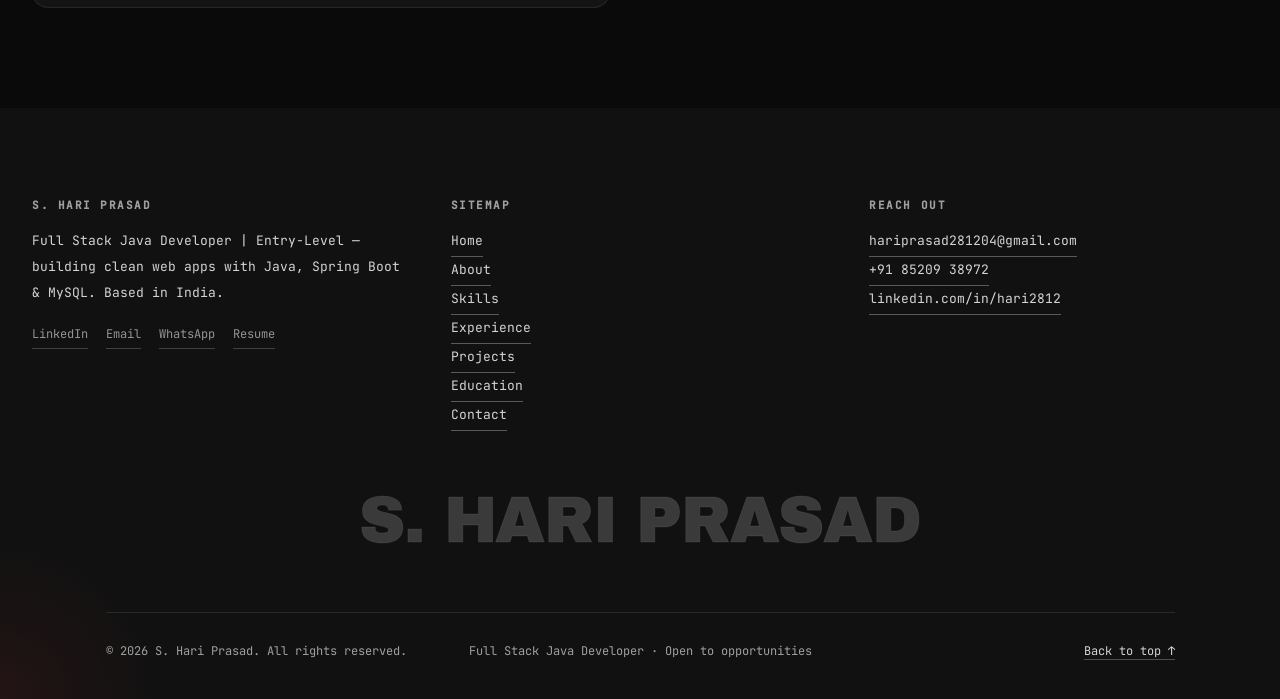
==== commit 502fe53d: "Update portfolio, resume and HouseHunt project" ====
--- a/index.html
+++ b/index.html
@@ -3,9 +3,9 @@
 <head>
 <meta charset="UTF-8">
 <meta name="viewport" content="width=device-width, initial-scale=1.0">
-<title>S. Hari Prasad — Full Stack Java Developer | Entry-Level</title>
-<meta name="description" content="Portfolio of S. Hari Prasad — Full Stack Java Developer. Building responsive web applications and backend systems with Java, Spring Boot, JDBC, MySQL, REST APIs, HTML, CSS and JavaScript. Open to Full Stack / Java Developer opportunities.">
-<meta name="keywords" content="Full Stack Java Developer, Java Developer, Spring Boot, Hibernate, JDBC, MySQL, REST APIs, HTML, CSS, JavaScript, portfolio, entry-level developer, Bangalore">
+<title>S. Hari Prasad — Java Full Stack Developer | Open to Opportunities</title>
+<meta name="description" content="Portfolio of S. Hari Prasad — Java Full Stack Developer focused on building responsive web applications, REST APIs, and database-driven systems with Java, Spring Boot, MySQL, JDBC, HTML, CSS, and JavaScript.">
+<meta name="keywords" content="Java Full Stack Developer, Full Stack Java Developer, Java Developer, Spring Boot, Hibernate, JDBC, MySQL, REST APIs, HTML, CSS, JavaScript, portfolio, Bangalore">
 <meta name="author" content="S. Hari Prasad">
 <meta name="theme-color" content="#0A0A0A">
 <link rel="canonical" href="https://hariprasad.dev/">
@@ -94,7 +94,7 @@
 <section id="hero">
   <div class="hero-bg" aria-hidden="true">
     <video class="hero-video" autoplay muted loop playsinline preload="auto" aria-hidden="true">
-      <source src="../uploads/combined_video.mp4" type="video/mp4">
+      <source src="uploads/combined_video.mp4" type="video/mp4">
     </video>
     <div class="hero-orb orb-1"></div>
     <div class="hero-orb orb-2"></div>
@@ -112,17 +112,17 @@
   <div class="hero-content container">
     <p class="hero-name">S. Hari Prasad</p>
     <h1 class="hero-heading">
-      <span class="line">Full Stack Java</span>
+      <span class="line">Java Full Stack</span>
       <span class="line outline-text">Developer</span>
-      <span class="line hero-role-sub">| Entry-Level</span>
+      <span class="line hero-role-sub">| Open to Work</span>
     </h1>
     <p class="hero-sub">
-      Building responsive web applications and backend systems using Java, Spring Boot,
-      MySQL, REST APIs, HTML, CSS and JavaScript.
+      Building scalable and user-friendly web applications with Java, Spring Boot,
+      MySQL, REST APIs, HTML, CSS, and JavaScript.
     </p>
     <div class="hero-status" role="status">
       <span class="status-dot" aria-hidden="true"></span>
-      Open to Full Stack / Java Developer Opportunities
+      Available for Java / Full Stack Developer Opportunities
     </div>
     <div class="hero-btns">
       <a href="#projects" class="btn-primary magnetic-btn">View Projects</a>
@@ -162,19 +162,22 @@
         <h2>Hello!</h2>
         <p>
           I'm <strong>S. Hari Prasad</strong>, a Computer Science graduate and Java Full Stack
-          Developer. I build web applications end to end &mdash; from MySQL database integration and
-          Spring Boot / JDBC REST APIs to responsive front ends in HTML5, CSS3 and JavaScript.
+          Developer focused on building clean, scalable, and responsive web applications. I work
+          across the full development lifecycle &mdash; from database design and REST API creation
+          with Java, Spring Boot, JDBC, and MySQL to dynamic front-end interfaces using HTML5,
+          CSS3, and JavaScript.
         </p>
         <p>
-          As a Software Developer Intern at Mopuri Business Solutions and a Full Stack Developer
-          trainee at KodNest, I've worked on backend workflow automation, API integration,
-          debugging and full-stack delivery &mdash; including cutting query response time by ~20%.
-          I'm seeking a <strong>Java / Full Stack Developer role</strong> where I can contribute to
-          production software and keep growing as an engineer.
+          Through roles and training in software development, I have gained hands-on experience in
+          backend workflow automation, API integration, database optimization, debugging, and
+          end-to-end product delivery. I have improved query performance, streamlined data flow,
+          and built production-ready project features with a strong focus on usability and reliability.
+          I am seeking a <strong>Java / Full Stack Developer role</strong> where I can contribute to
+          impactful software and continue growing as an engineer.
         </p>
         <div class="stat-cards">
           <div class="stat-card">
-            <span class="stat-num">3</span>
+            <span class="stat-num">4</span>
             <span class="stat-label">Projects</span>
           </div>
           <div class="stat-card">
@@ -359,9 +362,9 @@
           <h3>Software Developer Intern</h3>
           <div class="exp-org">Mopuri Business Solutions</div>
           <ul>
-            <li><strong>Backend Workflow Automation:</strong> Built and optimized server-side logic using Java and JDBC, integrating databases and APIs for large-scale data operations. <strong>Impact:</strong> reduced query response time by ~20%.</li>
-            <li><strong>Full-Stack Application Development:</strong> Designed responsive frontends with HTML5, CSS and JavaScript and connected them to backend services. <strong>Impact:</strong> better UI responsiveness and reduced page load time.</li>
-            <li><strong>Debugging &amp; System Stability:</strong> Identified and resolved backend issues, collaborating with the team to test and deploy fixes. <strong>Impact:</strong> improved uptime and reduced bug recurrence by ~30%.</li>
+            <li><strong>Backend Development:</strong> Built and optimized Java-based server-side logic and database interactions using JDBC, improving data access and streamlining business workflows.</li>
+            <li><strong>API &amp; Frontend Integration:</strong> Connected responsive web interfaces built with HTML, CSS, and JavaScript to backend services for better user experience and application flow.</li>
+            <li><strong>Debugging &amp; Performance:</strong> Diagnosed application issues, tested fixes, and improved system reliability while helping reduce query response time by approximately 20%.</li>
           </ul>
         </div>
         <span class="exp-badge">Internship</span>
@@ -370,13 +373,13 @@
       <div class="exp-row reveal">
         <div class="exp-year">Dec 2025 &ndash; Present</div>
         <div class="exp-body">
-          <h3>Trainee &mdash; Full Stack Developer (Java)</h3>
+          <h3>Full Stack Developer Trainee</h3>
           <div class="exp-org">KodNest &middot; Bangalore, India</div>
           <ul>
-            <li>Developed mini-projects using Java, Python (basic), HTML5, CSS and MySQL.</li>
-            <li>Built responsive web interfaces and integrated backend logic with databases.</li>
-            <li>Debugged and optimized code, reducing errors and improving performance.</li>
-            <li>Applied OOP and data structures to solve real-world problems.</li>
+            <li>Developed mini-projects using Java, MySQL, HTML, CSS, JavaScript, and basic Python for end-to-end application development.</li>
+            <li>Built responsive user interfaces and integrated them with backend logic and database services.</li>
+            <li>Strengthened problem-solving skills through Java OOP, data structures, debugging, and optimization practices.</li>
+            <li>Worked on real-world training assignments focused on full-stack delivery, logic implementation, and workflow design.</li>
           </ul>
         </div>
         <span class="exp-badge">Ongoing</span>
@@ -517,6 +520,65 @@
       <article class="case-study reveal">
         <div class="case-header">
           <span class="case-num">PROJECT 03</span>
+          <h3>HouseHunt</h3>
+          <p class="case-subtitle">Full-Stack House Rental Platform</p>
+        </div>
+        <div class="case-image-wrap">
+          <img src="assets/projects/househunt-preview.svg" alt="HouseHunt house rental platform showing a property search bar and listing cards" loading="lazy" width="800" height="480" class="case-image">
+        </div>
+        <div class="case-built">Built with <strong>Java &middot; Spring Boot &middot; React.js &middot; MySQL/H2 &middot; Maven &middot; Docker &middot; REST APIs</strong></div>
+
+        <div class="case-grid">
+          <div class="case-block">
+            <h4>What I built</h4>
+            <p>A full-stack house rental platform with a React.js frontend and a Java Spring Boot backend, backed by MySQL/H2 for application data.</p>
+          </div>
+          <div class="case-block">
+            <h4>Key features</h4>
+            <ul class="feat-checks">
+              <li>React.js frontend</li>
+              <li>Spring Boot REST APIs</li>
+              <li>MySQL/H2 database support</li>
+              <li>Maven build &amp; dependency management</li>
+              <li>Docker Compose workflows</li>
+            </ul>
+          </div>
+          <div class="case-block case-full">
+            <h4>My contribution</h4>
+            <p>Designed the backend REST APIs for frontend&ndash;server communication, integrated MySQL/H2 for data management, and set up Maven builds with Docker Compose support for development and deployment.</p>
+          </div>
+        </div>
+
+        <div class="arch-diagram">
+          <h4>Technical Architecture</h4>
+          <pre class="arch-flow" aria-label="HouseHunt architecture diagram"><code>Frontend
+React.js
+       ↓
+REST API
+Spring Boot
+       ↓
+MySQL / H2
+
+Maven + Docker Compose</code></pre>
+        </div>
+
+        <div class="case-actions">
+          <a href="https://github.com/Hariprasad2812/HouseHunt" class="case-btn" target="_blank" rel="noopener">
+            <svg viewBox="0 0 24 24" aria-hidden="true"><path d="M9 19c-5 1.5-5-2.5-7-3m14 6v-3.9a3.4 3.4 0 0 0-.9-2.6c3.1-.3 6.4-1.5 6.4-7a5.4 5.4 0 0 0-1.5-3.8 5 5 0 0 0-.1-3.7s-1.2-.4-3.9 1.4a13.4 13.4 0 0 0-7 0C6.4 1.9 5.2 2.3 5.2 2.3a5 5 0 0 0-.1 3.7A5.4 5.4 0 0 0 3.6 9.8c0 5.4 3.3 6.6 6.4 7a3.4 3.4 0 0 0-.9 2.6V22"/></svg>
+            GitHub
+          </a>
+          <a href="#contact" class="case-btn case-btn-outline">
+            <svg viewBox="0 0 24 24" aria-hidden="true"><path d="M18 13v6a2 2 0 0 1-2 2H5a2 2 0 0 1-2-2V8a2 2 0 0 1 2-2h6"/><path d="M15 3h6v6"/><path d="M10 14 21 3"/></svg>
+            Discuss Project
+          </a>
+          <a href="#contact" class="case-btn case-btn-outline">Ask About Project</a>
+        </div>
+      </article>
+
+      <!-- PROJECT 04 -->
+      <article class="case-study reveal">
+        <div class="case-header">
+          <span class="case-num">PROJECT 04</span>
           <h3>Emergency Health Alert System</h3>
           <p class="case-subtitle">ML-Based Patient Risk Prediction</p>
         </div>
@@ -615,6 +677,10 @@
         <div class="cert-item">
           <span class="cert-dot"></span>
           <p>Trainee, <strong>Full Stack Developer in Java</strong> — <strong>KodNest</strong>, Bangalore (Dec 2025 – Present)</p>
+        </div>
+        <div class="cert-item">
+          <span class="cert-dot"></span>
+          <p><strong>The Joy of Computing Using Python</strong> — <strong>NPTEL</strong>, July–October 2024 (12-week course)</p>
         </div>
       </div>
     </div>
